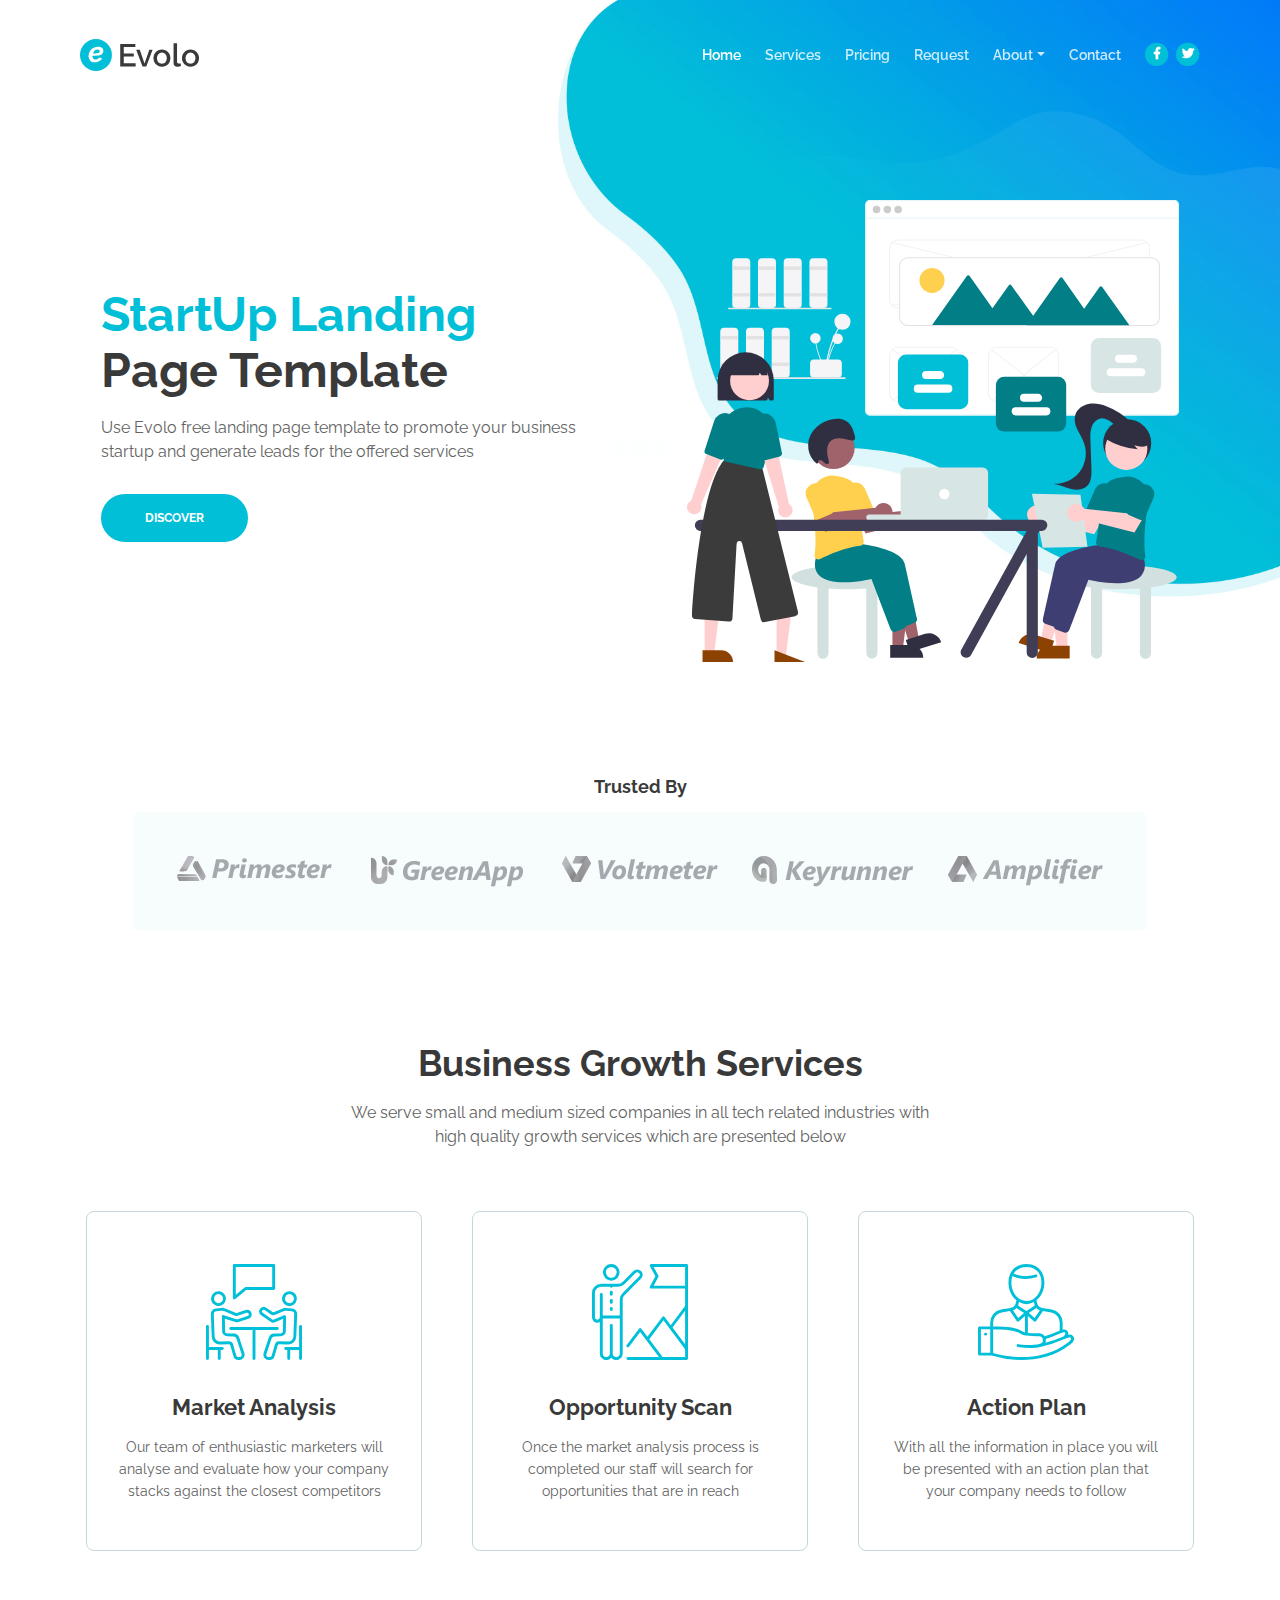
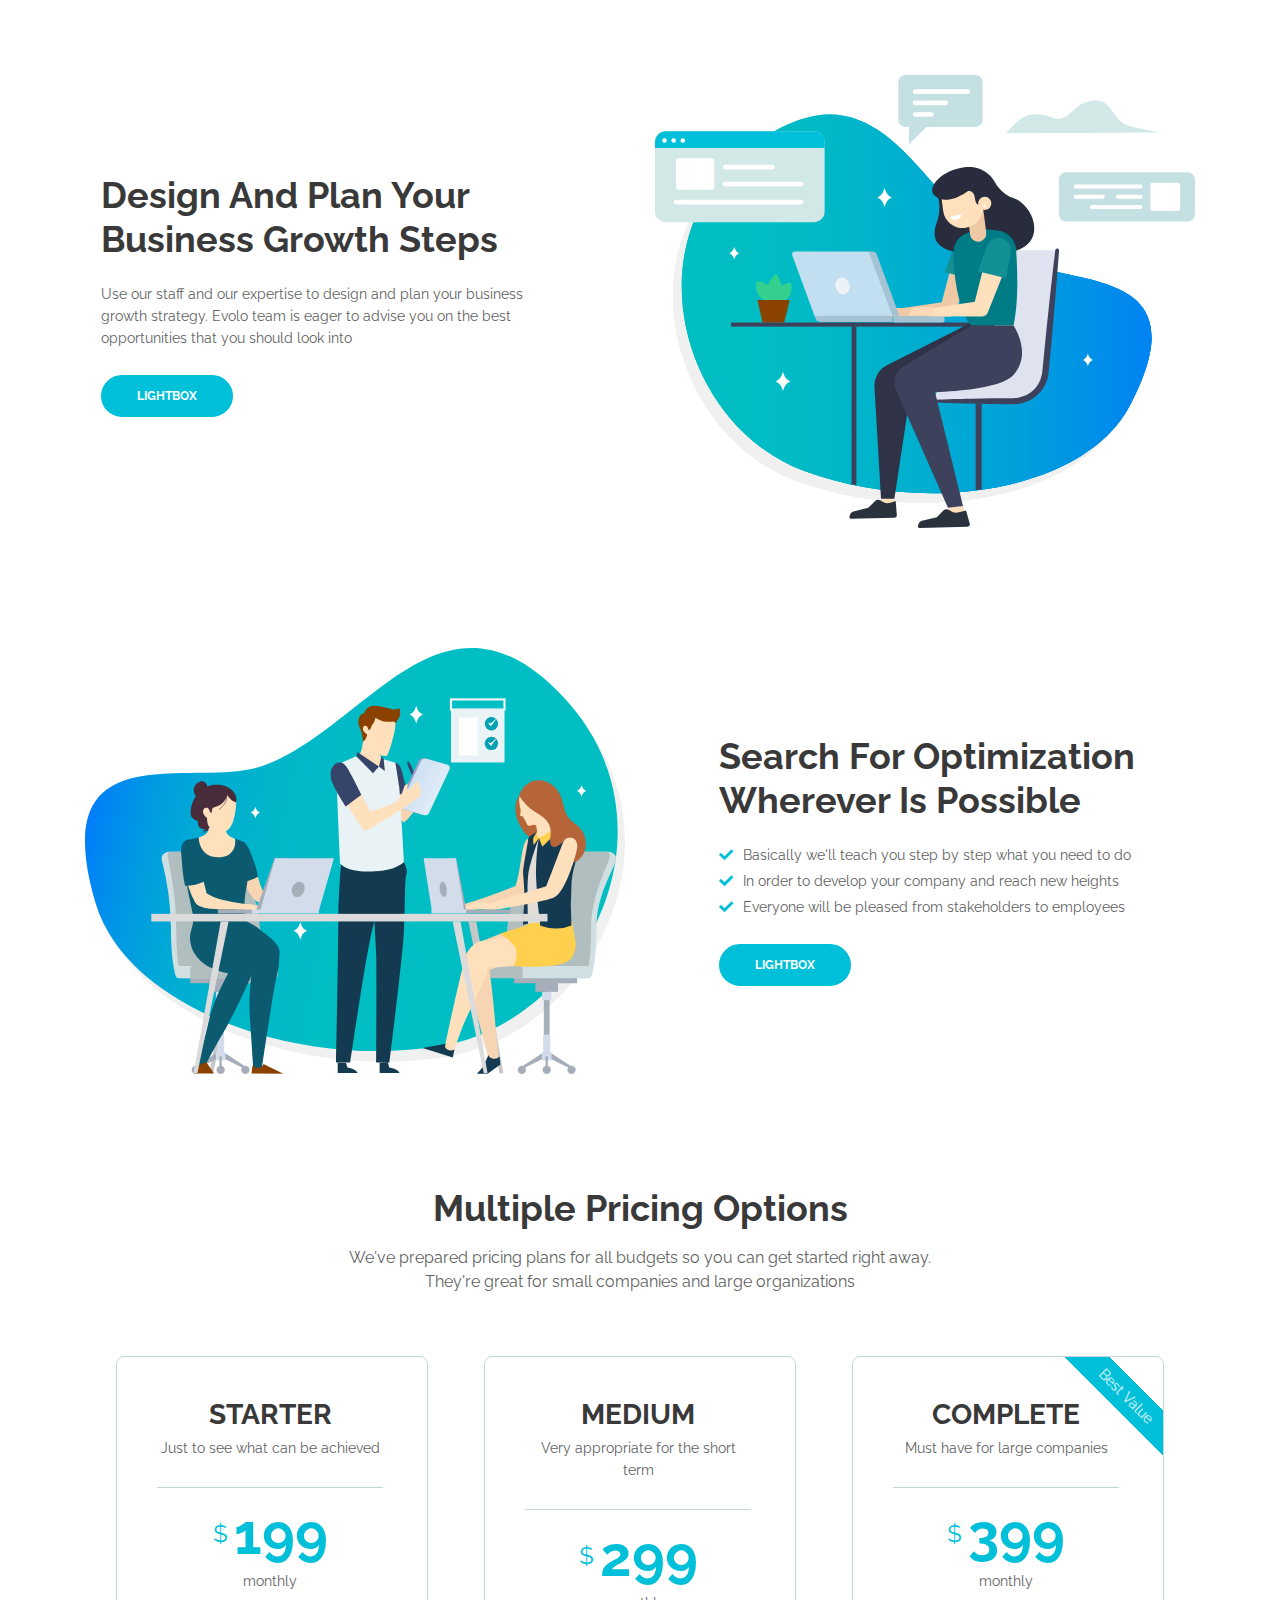
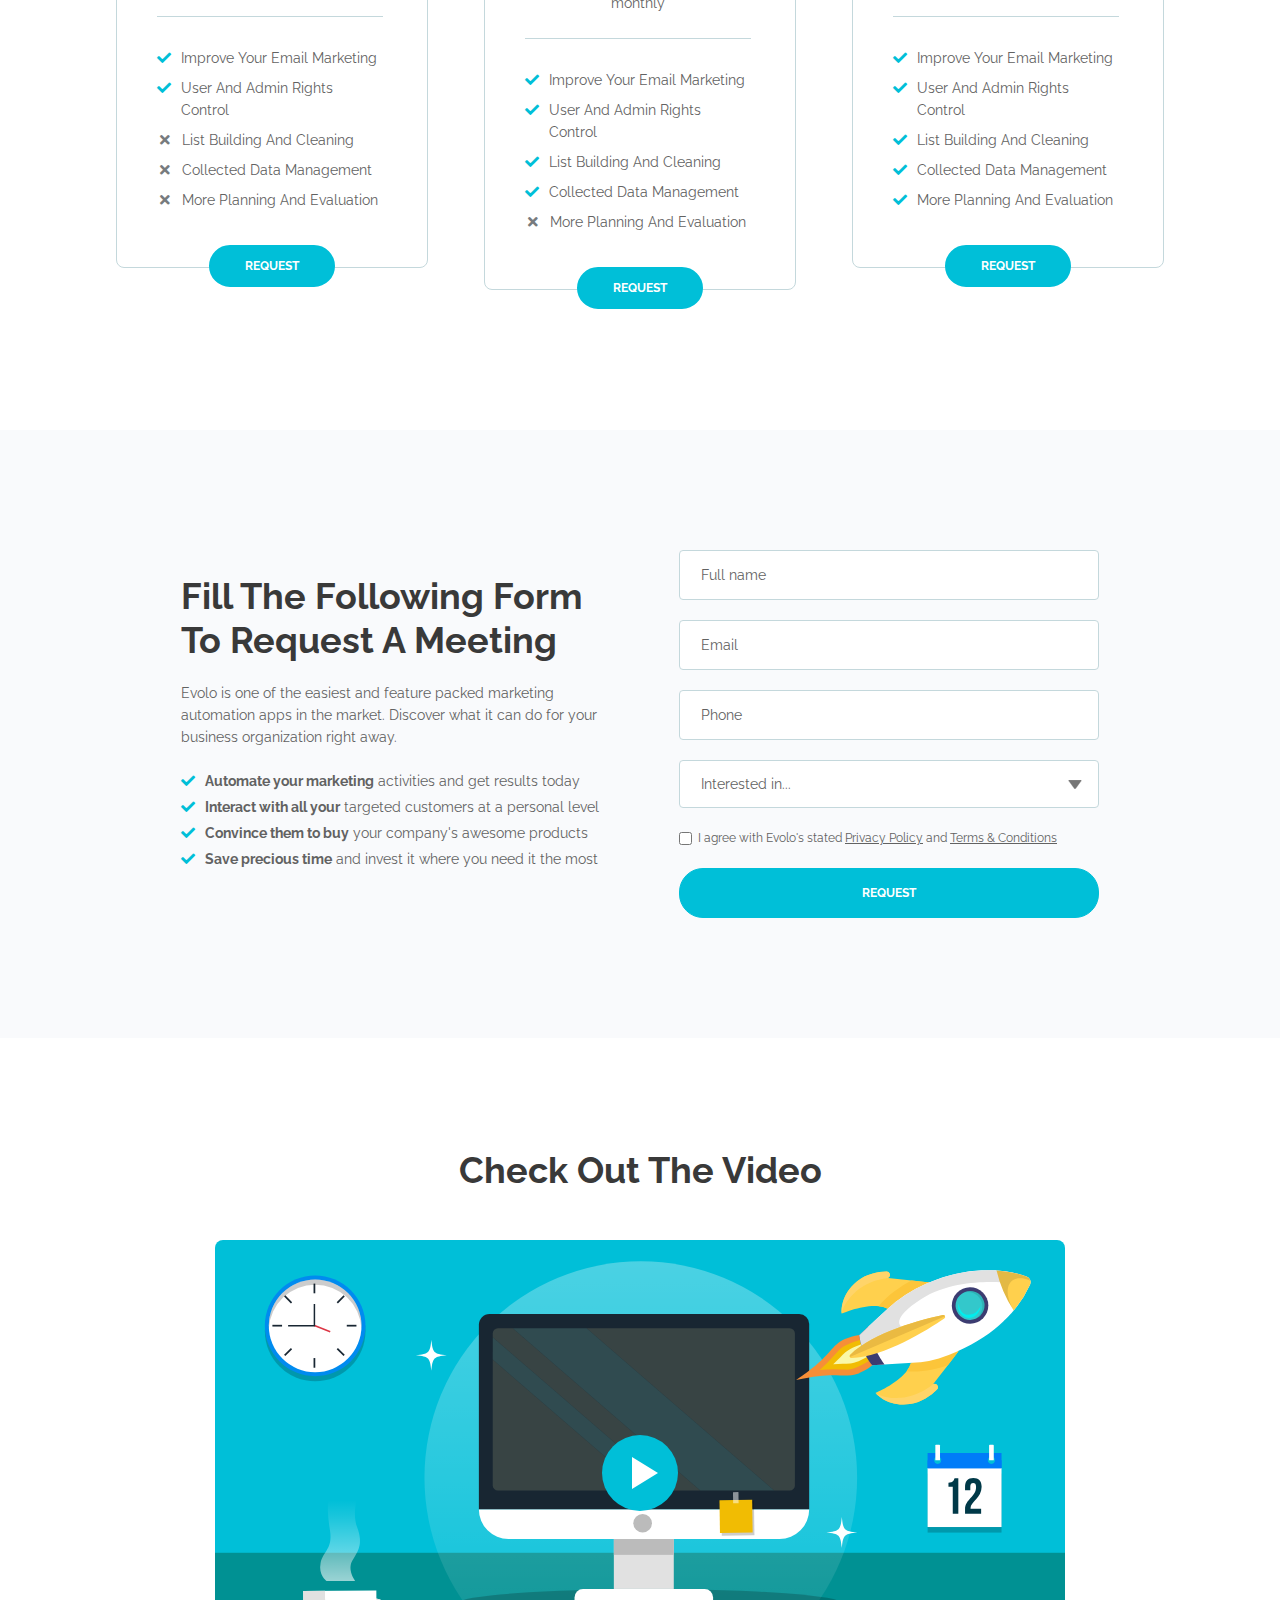
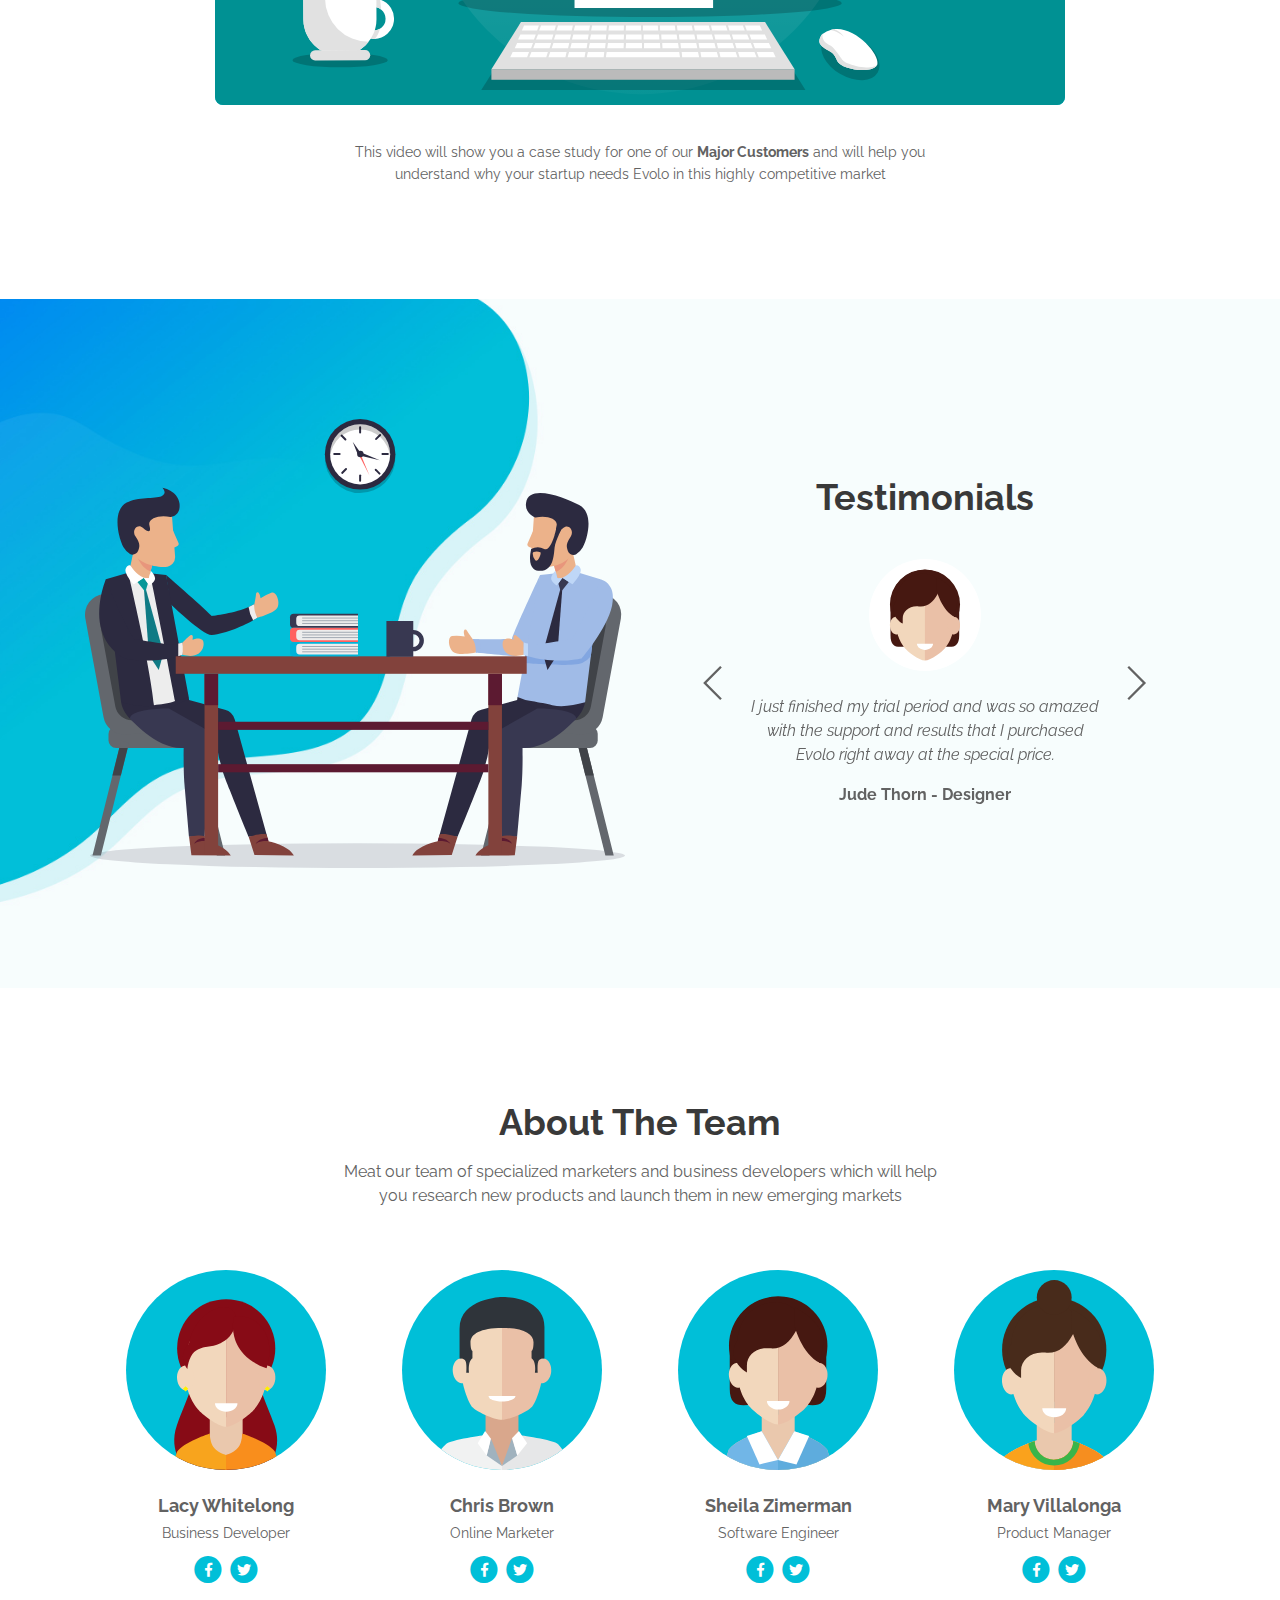
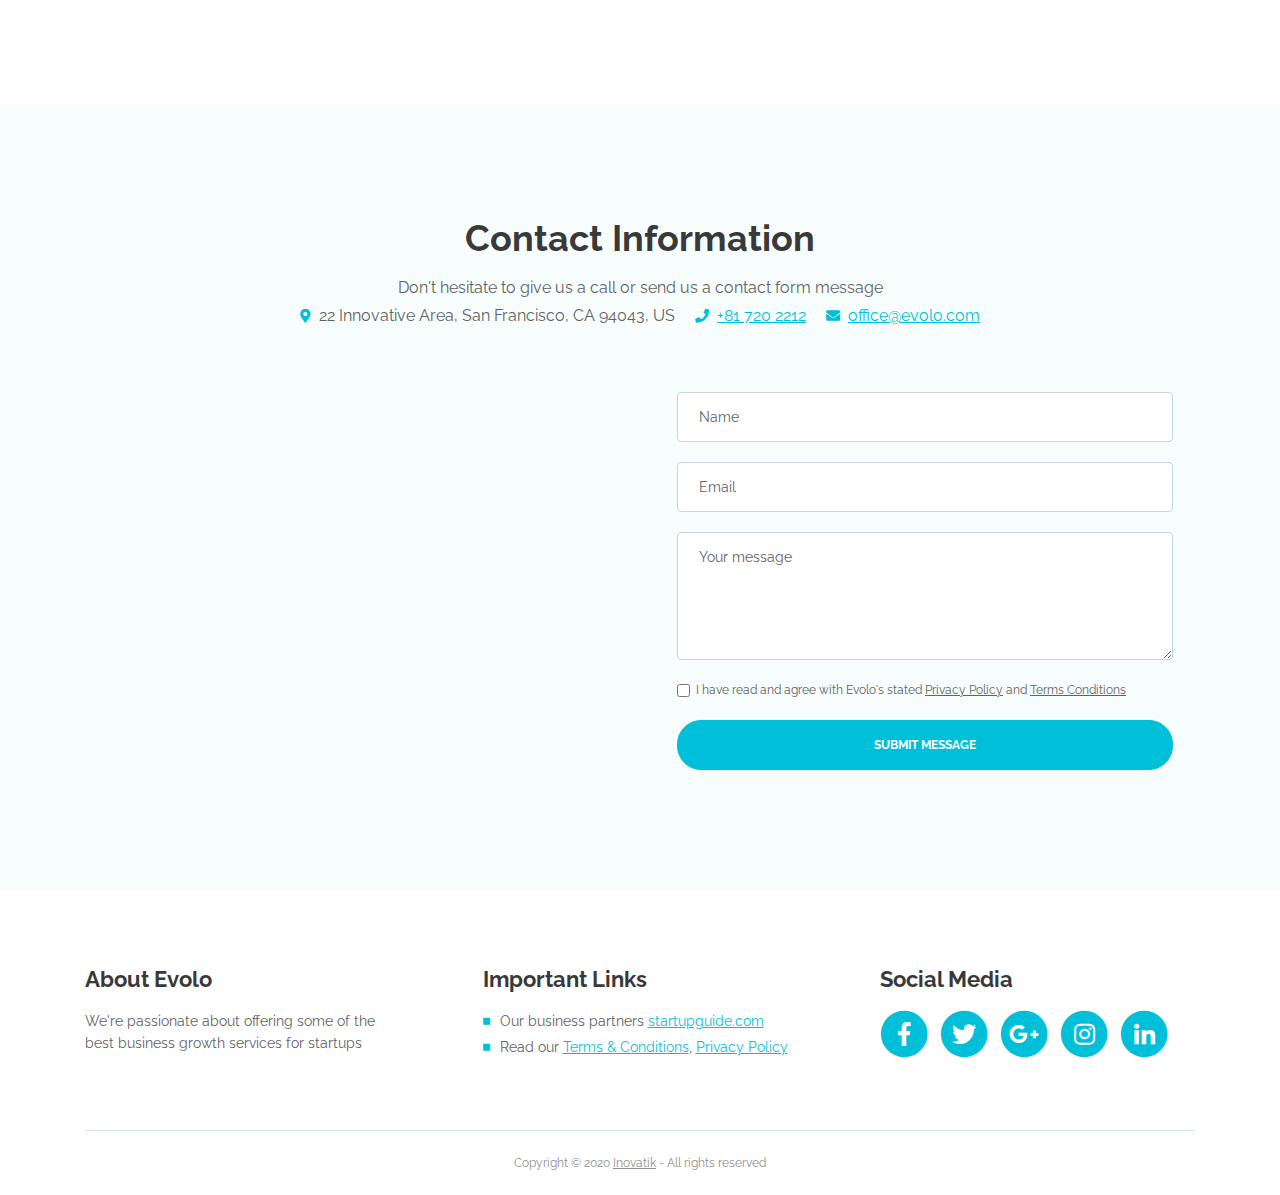
==== index.html @ 9dbe79f4 "Template" ====
<!DOCTYPE html>
<html lang="en">
<head>
    <meta charset="utf-8">
    <meta name="viewport" content="width=device-width, initial-scale=1, shrink-to-fit=no">
    
    <!-- SEO Meta Tags -->
    <meta name="description" content="Create a stylish landing page for your business startup and get leads for the offered services with this HTML landing page template.">
    <meta name="author" content="Inovatik">

    <!-- OG Meta Tags to improve the way the post looks when you share the page on LinkedIn, Facebook, Google+ -->
	<meta property="og:site_name" content="" /> <!-- website name -->
	<meta property="og:site" content="" /> <!-- website link -->
	<meta property="og:title" content=""/> <!-- title shown in the actual shared post -->
	<meta property="og:description" content="" /> <!-- description shown in the actual shared post -->
	<meta property="og:image" content="" /> <!-- image link, make sure it's jpg -->
	<meta property="og:url" content="" /> <!-- where do you want your post to link to -->
	<meta property="og:type" content="article" />

    <!-- Website Title -->
    <title>Evolo - StartUp HTML Landing Page Template</title>
    
    <!-- Styles -->
    <link href="https://fonts.googleapis.com/css?family=Raleway:400,400i,600,700,700i&amp;subset=latin-ext" rel="stylesheet">
    <link href="css/bootstrap.css" rel="stylesheet">
    <link href="css/fontawesome-all.css" rel="stylesheet">
    <link href="css/swiper.css" rel="stylesheet">
	<link href="css/magnific-popup.css" rel="stylesheet">
	<link href="css/styles.css" rel="stylesheet">
	
	<!-- Favicon  -->
    <link rel="icon" href="images/favicon.png">
</head>
<body data-spy="scroll" data-target=".fixed-top">
    
    <!-- Preloader -->
	<div class="spinner-wrapper">
        <div class="spinner">
            <div class="bounce1"></div>
            <div class="bounce2"></div>
            <div class="bounce3"></div>
        </div>
    </div>
    <!-- end of preloader -->
    

    <!-- Navigation -->
    <nav class="navbar navbar-expand-lg navbar-dark navbar-custom fixed-top">
        <!-- Text Logo - Use this if you don't have a graphic logo -->
        <!-- <a class="navbar-brand logo-text page-scroll" href="index.html">Evolo</a> -->

        <!-- Image Logo -->
        <a class="navbar-brand logo-image" href="index.html"><img src="images/logo.svg" alt="alternative"></a>
        
        <!-- Mobile Menu Toggle Button -->
        <button class="navbar-toggler" type="button" data-toggle="collapse" data-target="#navbarsExampleDefault" aria-controls="navbarsExampleDefault" aria-expanded="false" aria-label="Toggle navigation">
            <span class="navbar-toggler-awesome fas fa-bars"></span>
            <span class="navbar-toggler-awesome fas fa-times"></span>
        </button>
        <!-- end of mobile menu toggle button -->

        <div class="collapse navbar-collapse" id="navbarsExampleDefault">
            <ul class="navbar-nav ml-auto">
                <li class="nav-item">
                    <a class="nav-link page-scroll" href="#header">Home <span class="sr-only">(current)</span></a>
                </li>
                <li class="nav-item">
                    <a class="nav-link page-scroll" href="#services">Services</a>
                </li>
                <li class="nav-item">
                    <a class="nav-link page-scroll" href="#pricing">Pricing</a>
                </li>
                <li class="nav-item">
                    <a class="nav-link page-scroll" href="#request">Request</a>
                </li>

                <!-- Dropdown Menu -->          
                <li class="nav-item dropdown">
                    <a class="nav-link dropdown-toggle page-scroll" href="#about" id="navbarDropdown" role="button" aria-haspopup="true" aria-expanded="false">About</a>
                    <div class="dropdown-menu" aria-labelledby="navbarDropdown">
                        <a class="dropdown-item" href="terms-conditions.html"><span class="item-text">Terms Conditions</span></a>
                        <div class="dropdown-items-divide-hr"></div>
                        <a class="dropdown-item" href="privacy-policy.html"><span class="item-text">Privacy Policy</span></a>
                    </div>
                </li>
                <!-- end of dropdown menu -->

                <li class="nav-item">
                    <a class="nav-link page-scroll" href="#contact">Contact</a>
                </li>
            </ul>
            <span class="nav-item social-icons">
                <span class="fa-stack">
                    <a href="#your-link">
                        <i class="fas fa-circle fa-stack-2x facebook"></i>
                        <i class="fab fa-facebook-f fa-stack-1x"></i>
                    </a>
                </span>
                <span class="fa-stack">
                    <a href="#your-link">
                        <i class="fas fa-circle fa-stack-2x twitter"></i>
                        <i class="fab fa-twitter fa-stack-1x"></i>
                    </a>
                </span>
            </span>
        </div>
    </nav> <!-- end of navbar -->
    <!-- end of navigation -->


    <!-- Header -->
    <header id="header" class="header">
        <div class="header-content">
            <div class="container">
                <div class="row">
                    <div class="col-lg-6">
                        <div class="text-container">
                            <h1><span class="turquoise">StartUp Landing</span> Page Template</h1>
                            <p class="p-large">Use Evolo free landing page template to promote your business startup and generate leads for the offered services</p>
                            <a class="btn-solid-lg page-scroll" href="#services">DISCOVER</a>
                        </div> <!-- end of text-container -->
                    </div> <!-- end of col -->
                    <div class="col-lg-6">
                        <div class="image-container">
                            <img class="img-fluid" src="images/header-teamwork.svg" alt="alternative">
                        </div> <!-- end of image-container -->
                    </div> <!-- end of col -->
                </div> <!-- end of row -->
            </div> <!-- end of container -->
        </div> <!-- end of header-content -->
    </header> <!-- end of header -->
    <!-- end of header -->


    <!-- Customers -->
    <div class="slider-1">
        <div class="container">
            <div class="row">
                <div class="col-lg-12">
                    <h5>Trusted By</h5>
                    
                    <!-- Image Slider -->
                    <div class="slider-container">
                        <div class="swiper-container image-slider">
                            <div class="swiper-wrapper">
                                <div class="swiper-slide">
                                    <div class="image-container">
                                        <img class="img-responsive" src="images/customer-logo-1.png" alt="alternative">
                                    </div>
                                </div>
                                <div class="swiper-slide">
                                    <div class="image-container">
                                        <img class="img-responsive" src="images/customer-logo-2.png" alt="alternative">
                                    </div>
                                </div>
                                <div class="swiper-slide">
                                    <div class="image-container">
                                        <img class="img-responsive" src="images/customer-logo-3.png" alt="alternative">
                                    </div>
                                </div>
                                <div class="swiper-slide">
                                    <div class="image-container">
                                        <img class="img-responsive" src="images/customer-logo-4.png" alt="alternative">
                                    </div>
                                </div>
                                <div class="swiper-slide">
                                    <div class="image-container">
                                        <img class="img-responsive" src="images/customer-logo-5.png" alt="alternative">
                                    </div>
                                </div>
                                <div class="swiper-slide">
                                    <div class="image-container">
                                        <img class="img-responsive" src="images/customer-logo-6.png" alt="alternative">
                                    </div>
                                </div>
                            </div> <!-- end of swiper-wrapper -->
                        </div> <!-- end of swiper container -->
                    </div> <!-- end of slider-container -->
                    <!-- end of image slider -->

                </div> <!-- end of col -->
            </div> <!-- end of row -->
        </div> <!-- end of container -->
    </div> <!-- end of slider-1 -->
    <!-- end of customers -->


    <!-- Services -->
    <div id="services" class="cards-1">
        <div class="container">
            <div class="row">
                <div class="col-lg-12">
                    <h2>Business Growth Services</h2>
                    <p class="p-heading p-large">We serve small and medium sized companies in all tech related industries with high quality growth services which are presented below</p>
                </div> <!-- end of col -->
            </div> <!-- end of row -->
            <div class="row">
                <div class="col-lg-12">

                    <!-- Card -->
                    <div class="card">
                        <img class="card-image" src="images/services-icon-1.svg" alt="alternative">
                        <div class="card-body">
                            <h4 class="card-title">Market Analysis</h4>
                            <p>Our team of enthusiastic marketers will analyse and evaluate how your company stacks against the closest competitors</p>
                        </div>
                    </div>
                    <!-- end of card -->

                    <!-- Card -->
                    <div class="card">
                        <img class="card-image" src="images/services-icon-2.svg" alt="alternative">
                        <div class="card-body">
                            <h4 class="card-title">Opportunity Scan</h4>
                            <p>Once the market analysis process is completed our staff will search for opportunities that are in reach</p>
                        </div>
                    </div>
                    <!-- end of card -->

                    <!-- Card -->
                    <div class="card">
                        <img class="card-image" src="images/services-icon-3.svg" alt="alternative">
                        <div class="card-body">
                            <h4 class="card-title">Action Plan</h4>
                            <p>With all the information in place you will be presented with an action plan that your company needs to follow</p>
                        </div>
                    </div>
                    <!-- end of card -->
                    
                </div> <!-- end of col -->
            </div> <!-- end of row -->
        </div> <!-- end of container -->
    </div> <!-- end of cards-1 -->
    <!-- end of services -->


    <!-- Details 1 -->
    <div class="basic-1">
        <div class="container">
            <div class="row">
                <div class="col-lg-6">
                    <div class="text-container">
                        <h2>Design And Plan Your Business Growth Steps</h2>
                        <p>Use our staff and our expertise to design and plan your business growth strategy. Evolo team is eager to advise you on the best opportunities that you should look into</p>
                        <a class="btn-solid-reg popup-with-move-anim" href="#details-lightbox-1">LIGHTBOX</a>
                    </div> <!-- end of text-container -->
                </div> <!-- end of col -->
                <div class="col-lg-6">
                    <div class="image-container">
                        <img class="img-fluid" src="images/details-1-office-worker.svg" alt="alternative">
                    </div> <!-- end of image-container -->
                </div> <!-- end of col -->
            </div> <!-- end of row -->
        </div> <!-- end of container -->
    </div> <!-- end of basic-1 -->
    <!-- end of details 1 -->

    
    <!-- Details 2 -->
    <div class="basic-2">
        <div class="container">
            <div class="row">
                <div class="col-lg-6">
                    <div class="image-container">
                        <img class="img-fluid" src="images/details-2-office-team-work.svg" alt="alternative">
                    </div> <!-- end of image-container -->
                </div> <!-- end of col -->
                <div class="col-lg-6">
                    <div class="text-container">
                        <h2>Search For Optimization Wherever Is Possible</h2>
                        <ul class="list-unstyled li-space-lg">
                            <li class="media">
                                <i class="fas fa-check"></i>
                                <div class="media-body">Basically we'll teach you step by step what you need to do</div>
                            </li>
                            <li class="media">
                                <i class="fas fa-check"></i>
                                <div class="media-body">In order to develop your company and reach new heights</div>
                            </li>
                            <li class="media">
                                <i class="fas fa-check"></i>
                                <div class="media-body">Everyone will be pleased from stakeholders to employees</div>
                            </li>
                        </ul>
                        <a class="btn-solid-reg popup-with-move-anim" href="#details-lightbox-2">LIGHTBOX</a>
                    </div> <!-- end of text-container -->
                </div> <!-- end of col -->
            </div> <!-- end of row -->
        </div> <!-- end of container -->
    </div> <!-- end of basic-2 -->
    <!-- end of details 2 -->

    <!-- Details Lightboxes -->
    <!-- Details Lightbox 1 -->
	<div id="details-lightbox-1" class="lightbox-basic zoom-anim-dialog mfp-hide">
        <div class="container">
            <div class="row">
                <button title="Close (Esc)" type="button" class="mfp-close x-button">×</button>
                <div class="col-lg-8">
                    <div class="image-container">
                        <img class="img-fluid" src="images/details-lightbox-1.svg" alt="alternative">
                    </div> <!-- end of image-container -->
                </div> <!-- end of col -->
                <div class="col-lg-4">
                    <h3>Design And Plan</h3>
                    <hr>
                    <h5>Core feature</h5>
                    <p>The emailing module basically will speed up your email marketing operations while offering more subscriber control.</p>
                    <p>Do you need to build lists for your email campaigns? It just got easier with Evolo.</p>
                    <ul class="list-unstyled li-space-lg">
                        <li class="media">
                            <i class="fas fa-check"></i><div class="media-body">List building framework</div>
                        </li>
                        <li class="media">
                            <i class="fas fa-check"></i><div class="media-body">Easy database browsing</div>
                        </li>
                        <li class="media">
                            <i class="fas fa-check"></i><div class="media-body">User administration</div>
                        </li>
                        <li class="media">
                            <i class="fas fa-check"></i><div class="media-body">Automate user signup</div>
                        </li>
                        <li class="media">
                            <i class="fas fa-check"></i><div class="media-body">Quick formatting tools</div>
                        </li>
                        <li class="media">
                            <i class="fas fa-check"></i><div class="media-body">Fast email checking</div>
                        </li>
                    </ul>
                    <a class="btn-solid-reg mfp-close page-scroll" href="#request">REQUEST</a> <a class="btn-outline-reg mfp-close as-button" href="#screenshots">BACK</a>
                </div> <!-- end of col -->
            </div> <!-- end of row -->
        </div> <!-- end of container -->
    </div> <!-- end of lightbox-basic -->
    <!-- end of details lightbox 1 -->

    <!-- Details Lightbox 2 -->
	<div id="details-lightbox-2" class="lightbox-basic zoom-anim-dialog mfp-hide">
        <div class="container">
            <div class="row">
                <button title="Close (Esc)" type="button" class="mfp-close x-button">×</button>
                <div class="col-lg-8">
                    <div class="image-container">
                        <img class="img-fluid" src="images/details-lightbox-2.svg" alt="alternative">
                    </div> <!-- end of image-container -->
                </div> <!-- end of col -->
                <div class="col-lg-4">
                    <h3>Search To Optimize</h3>
                    <hr>
                    <h5>Core feature</h5>
                    <p>The emailing module basically will speed up your email marketing operations while offering more subscriber control.</p>
                    <p>Do you need to build lists for your email campaigns? It just got easier with Evolo.</p>
                    <ul class="list-unstyled li-space-lg">
                        <li class="media">
                            <i class="fas fa-check"></i><div class="media-body">List building framework</div>
                        </li>
                        <li class="media">
                            <i class="fas fa-check"></i><div class="media-body">Easy database browsing</div>
                        </li>
                        <li class="media">
                            <i class="fas fa-check"></i><div class="media-body">User administration</div>
                        </li>
                        <li class="media">
                            <i class="fas fa-check"></i><div class="media-body">Automate user signup</div>
                        </li>
                        <li class="media">
                            <i class="fas fa-check"></i><div class="media-body">Quick formatting tools</div>
                        </li>
                        <li class="media">
                            <i class="fas fa-check"></i><div class="media-body">Fast email checking</div>
                        </li>
                    </ul>
                    <a class="btn-solid-reg mfp-close page-scroll" href="#request">REQUEST</a> <a class="btn-outline-reg mfp-close as-button" href="#screenshots">BACK</a>
                </div> <!-- end of col -->
            </div> <!-- end of row -->
        </div> <!-- end of container -->
    </div> <!-- end of lightbox-basic -->
    <!-- end of details lightbox 2 -->
    <!-- end of details lightboxes -->


    <!-- Pricing -->
    <div id="pricing" class="cards-2">
        <div class="container">
            <div class="row">
                <div class="col-lg-12">
                    <h2>Multiple Pricing Options</h2>
                    <p class="p-heading p-large">We've prepared pricing plans for all budgets so you can get started right away. They're great for small companies and large organizations</p>
                </div> <!-- end of col -->
            </div> <!-- end of row -->
            <div class="row">
                <div class="col-lg-12">

                    <!-- Card-->
                    <div class="card">
                        <div class="card-body">
                            <div class="card-title">STARTER</div>
                            <div class="card-subtitle">Just to see what can be achieved</div>
                            <hr class="cell-divide-hr">
                            <div class="price">
                                <span class="currency">$</span><span class="value">199</span>
                                <div class="frequency">monthly</div>
                            </div>
                            <hr class="cell-divide-hr">
                            <ul class="list-unstyled li-space-lg">
                                <li class="media">
                                    <i class="fas fa-check"></i><div class="media-body">Improve Your Email Marketing</div>
                                </li>
                                <li class="media">
                                    <i class="fas fa-check"></i><div class="media-body">User And Admin Rights Control</div>
                                </li>
                                <li class="media">
                                    <i class="fas fa-times"></i><div class="media-body">List Building And Cleaning</div>
                                </li>
                                <li class="media">
                                    <i class="fas fa-times"></i><div class="media-body">Collected Data Management</div>
                                </li>
                                <li class="media">
                                    <i class="fas fa-times"></i><div class="media-body">More Planning And Evaluation</div>
                                </li>
                            </ul>
                            <div class="button-wrapper">
                                <a class="btn-solid-reg page-scroll" href="#request">REQUEST</a>
                            </div>
                        </div>
                    </div> <!-- end of card -->
                    <!-- end of card -->

                    <!-- Card-->
                    <div class="card">
                        <div class="card-body">
                            <div class="card-title">MEDIUM</div>
                            <div class="card-subtitle">Very appropriate for the short term</div>
                            <hr class="cell-divide-hr">
                            <div class="price">
                                <span class="currency">$</span><span class="value">299</span>
                                <div class="frequency">monthly</div>
                            </div>
                            <hr class="cell-divide-hr">
                            <ul class="list-unstyled li-space-lg">
                                <li class="media">
                                    <i class="fas fa-check"></i><div class="media-body">Improve Your Email Marketing</div>
                                </li>
                                <li class="media">
                                    <i class="fas fa-check"></i><div class="media-body">User And Admin Rights Control</div>
                                </li>
                                <li class="media">
                                    <i class="fas fa-check"></i><div class="media-body">List Building And Cleaning</div>
                                </li>
                                <li class="media">
                                    <i class="fas fa-check"></i><div class="media-body">Collected Data Management</div>
                                </li>
                                <li class="media">
                                    <i class="fas fa-times"></i><div class="media-body">More Planning And Evaluation</div>
                                </li>
                            </ul>
                            <div class="button-wrapper">
                                <a class="btn-solid-reg page-scroll" href="#request">REQUEST</a>
                            </div>
                        </div>
                    </div> <!-- end of card -->
                    <!-- end of card -->

                    <!-- Card-->
                    <div class="card">
                        <div class="label">
                            <p class="best-value">Best Value</p>
                        </div>
                        <div class="card-body">
                            <div class="card-title">COMPLETE</div>
                            <div class="card-subtitle">Must have for large companies</div>
                            <hr class="cell-divide-hr">
                            <div class="price">
                                <span class="currency">$</span><span class="value">399</span>
                                <div class="frequency">monthly</div>
                            </div>
                            <hr class="cell-divide-hr">
                            <ul class="list-unstyled li-space-lg">
                                <li class="media">
                                    <i class="fas fa-check"></i><div class="media-body">Improve Your Email Marketing</div>
                                </li>
                                <li class="media">
                                    <i class="fas fa-check"></i><div class="media-body">User And Admin Rights Control</div>
                                </li>
                                <li class="media">
                                    <i class="fas fa-check"></i><div class="media-body">List Building And Cleaning</div>
                                </li>
                                <li class="media">
                                    <i class="fas fa-check"></i><div class="media-body">Collected Data Management</div>
                                </li>
                                <li class="media">
                                    <i class="fas fa-check"></i><div class="media-body">More Planning And Evaluation</div>
                                </li>
                            </ul>
                            <div class="button-wrapper">
                                <a class="btn-solid-reg page-scroll" href="#request">REQUEST</a>
                            </div>
                        </div>
                    </div> <!-- end of card -->
                    <!-- end of card -->

                </div> <!-- end of col -->
            </div> <!-- end of row -->
        </div> <!-- end of container -->
    </div> <!-- end of cards-2 -->
    <!-- end of pricing -->


    <!-- Request -->
    <div id="request" class="form-1">
        <div class="container">
            <div class="row">
                <div class="col-lg-6">
                    <div class="text-container">
                        <h2>Fill The Following Form To Request A Meeting</h2>
                        <p>Evolo is one of the easiest and feature packed marketing automation apps in the market. Discover what it can do for your business organization right away.</p>
                        <ul class="list-unstyled li-space-lg">
                            <li class="media">
                                <i class="fas fa-check"></i>
                                <div class="media-body"><strong class="blue">Automate your marketing</strong> activities and get results today</div>
                            </li>
                            <li class="media">
                                <i class="fas fa-check"></i>
                                <div class="media-body"><strong class="blue">Interact with all your</strong> targeted customers at a personal level</div>
                            </li>
                            <li class="media">
                                <i class="fas fa-check"></i>
                                <div class="media-body"><strong class="blue">Convince them to buy</strong> your company's awesome products</div>
                            </li>
                            <li class="media">
                                <i class="fas fa-check"></i>
                                <div class="media-body"><strong class="blue">Save precious time</strong> and invest it where you need it the most</div>
                            </li>
                        </ul>
                    </div> <!-- end of text-container -->
                </div> <!-- end of col -->
                <div class="col-lg-6">

                    <!-- Request Form -->
                    <div class="form-container">
                        <form id="requestForm">
                            <div class="form-group">
                                <input type="text" class="form-control-input" id="rname" name="rname" required>
                                <label class="label-control" for="rname">Full name</label>
                                <div class="help-block with-errors"></div>
                            </div>
                            <div class="form-group">
                                <input type="email" class="form-control-input" id="remail" name="remail" required>
                                <label class="label-control" for="remail">Email</label>
                                <div class="help-block with-errors"></div>
                            </div>
                            <div class="form-group">
                                <input type="text" class="form-control-input" id="rphone" name="rphone" required>
                                <label class="label-control" for="rphone">Phone</label>
                                <div class="help-block with-errors"></div>
                            </div>
                            <div class="form-group">
                                <select class="form-control-select" id="rselect" required>
                                    <option class="select-option" value="" disabled selected>Interested in...</option>
                                    <option class="select-option" value="Personal Loan">Starter</option>
                                    <option class="select-option" value="Car Loan">Medium</option>
                                    <option class="select-option" value="House Loan">Complete</option>
                                </select>
                                <div class="help-block with-errors"></div>
                            </div>
                            <div class="form-group checkbox">
                                <input type="checkbox" id="rterms" value="Agreed-to-Terms" name="rterms" required>I agree with Evolo's stated <a href="privacy-policy.html">Privacy Policy</a> and <a href="terms-conditions.html">Terms & Conditions</a>
                                <div class="help-block with-errors"></div>
                            </div>
                            <div class="form-group">
                                <button type="submit" class="form-control-submit-button">REQUEST</button>
                            </div>
                            <div class="form-message">
                                <div id="rmsgSubmit" class="h3 text-center hidden"></div>
                            </div>
                        </form>
                    </div> <!-- end of form-container -->
                    <!-- end of request form -->

                </div> <!-- end of col -->
            </div> <!-- end of row -->
        </div> <!-- end of container -->
    </div> <!-- end of form-1 -->
    <!-- end of request -->


    <!-- Video -->
    <div class="basic-3">
        <div class="container">
            <div class="row">
                <div class="col-lg-12">
                    <h2>Check Out The Video</h2>
                </div> <!-- end of col -->
            </div> <!-- end of row -->
            <div class="row">
                <div class="col-lg-12">
                    
                    <!-- Video Preview -->
                    <div class="image-container">
                        <div class="video-wrapper">
                            <a class="popup-youtube" href="https://www.youtube.com/watch?v=fLCjQJCekTs" data-effect="fadeIn">
                                <img class="img-fluid" src="images/video-frame.svg" alt="alternative">
                                <span class="video-play-button">
                                    <span></span>
                                </span>
                            </a>
                        </div> <!-- end of video-wrapper -->
                    </div> <!-- end of image-container -->
                    <!-- end of video preview -->

                    <p>This video will show you a case study for one of our <strong>Major Customers</strong> and will help you understand why your startup needs Evolo in this highly competitive market</p>
                </div> <!-- end of col -->
            </div> <!-- end of row -->
        </div> <!-- end of container -->
    </div> <!-- end of basic-3 -->
    <!-- end of video -->


    <!-- Testimonials -->
    <div class="slider-2">
        <div class="container">
            <div class="row">
                <div class="col-lg-6">
                    <div class="image-container">
                        <img class="img-fluid" src="images/testimonials-2-men-talking.svg" alt="alternative">
                    </div> <!-- end of image-container -->
                </div> <!-- end of col -->
                <div class="col-lg-6">
                    <h2>Testimonials</h2>

                    <!-- Card Slider -->
                    <div class="slider-container">
                        <div class="swiper-container card-slider">
                            <div class="swiper-wrapper">
                                
                                <!-- Slide -->
                                <div class="swiper-slide">
                                    <div class="card">
                                        <img class="card-image" src="images/testimonial-1.svg" alt="alternative">
                                        <div class="card-body">
                                            <p class="testimonial-text">I just finished my trial period and was so amazed with the support and results that I purchased Evolo right away at the special price.</p>
                                            <p class="testimonial-author">Jude Thorn - Designer</p>
                                        </div>
                                    </div>
                                </div> <!-- end of swiper-slide -->
                                <!-- end of slide -->
        
                                <!-- Slide -->
                                <div class="swiper-slide">
                                    <div class="card">
                                        <img class="card-image" src="images/testimonial-2.svg" alt="alternative">
                                        <div class="card-body">
                                            <p class="testimonial-text">Evolo has always helped or startup to position itself in the highly competitive market of mobile applications. You will not regret using it!</p>
                                            <p class="testimonial-author">Marsha Singer - Developer</p>
                                        </div>
                                    </div>        
                                </div> <!-- end of swiper-slide -->
                                <!-- end of slide -->
        
                                <!-- Slide -->
                                <div class="swiper-slide">
                                    <div class="card">
                                        <img class="card-image" src="images/testimonial-3.svg" alt="alternative">
                                        <div class="card-body">
                                            <p class="testimonial-text">Love their services and was so amazed with the support and results that I purchased Evolo for two years in a row. They are awesome.</p>
                                            <p class="testimonial-author">Roy Smith - Marketer</p>
                                        </div>
                                    </div>        
                                </div> <!-- end of swiper-slide -->
                                <!-- end of slide -->
                               
                            </div> <!-- end of swiper-wrapper -->
        
                            <!-- Add Arrows -->
                            <div class="swiper-button-next"></div>
                            <div class="swiper-button-prev"></div>
                            <!-- end of add arrows -->
        
                        </div> <!-- end of swiper-container -->
                    </div> <!-- end of slider-container -->
                    <!-- end of card slider -->

                </div> <!-- end of col -->
            </div> <!-- end of row -->
        </div> <!-- end of container -->
    </div> <!-- end of slider-2 -->
    <!-- end of testimonials -->


    <!-- About -->
    <div id="about" class="basic-4">
        <div class="container">
            <div class="row">
                <div class="col-lg-12">
                    <h2>About The Team</h2>
                    <p class="p-heading p-large">Meat our team of specialized marketers and business developers which will help you research new products and launch them in new emerging markets</p>
                </div> <!-- end of col -->
            </div> <!-- end of row -->
            <div class="row">
                <div class="col-lg-12">
                    
                    <!-- Team Member -->
                    <div class="team-member">
                        <div class="image-wrapper">
                            <img class="img-fluid" src="images/team-member-1.svg" alt="alternative">
                        </div> <!-- end of image-wrapper -->
                        <p class="p-large"><strong>Lacy Whitelong</strong></p>
                        <p class="job-title">Business Developer</p>
                        <span class="social-icons">
                            <span class="fa-stack">
                                <a href="#your-link">
                                    <i class="fas fa-circle fa-stack-2x facebook"></i>
                                    <i class="fab fa-facebook-f fa-stack-1x"></i>
                                </a>
                            </span>
                            <span class="fa-stack">
                                <a href="#your-link">
                                    <i class="fas fa-circle fa-stack-2x twitter"></i>
                                    <i class="fab fa-twitter fa-stack-1x"></i>
                                </a>
                            </span>
                        </span> <!-- end of social-icons -->
                    </div> <!-- end of team-member -->
                    <!-- end of team member -->

                    <!-- Team Member -->
                    <div class="team-member">
                        <div class="image-wrapper">
                            <img class="img-fluid" src="images/team-member-2.svg" alt="alternative">
                        </div> <!-- end of image wrapper -->
                        <p class="p-large"><strong>Chris Brown</strong></p>
                        <p class="job-title">Online Marketer</p>
                        <span class="social-icons">
                            <span class="fa-stack">
                                <a href="#your-link">
                                    <i class="fas fa-circle fa-stack-2x facebook"></i>
                                    <i class="fab fa-facebook-f fa-stack-1x"></i>
                                </a>
                            </span>
                            <span class="fa-stack">
                                <a href="#your-link">
                                    <i class="fas fa-circle fa-stack-2x twitter"></i>
                                    <i class="fab fa-twitter fa-stack-1x"></i>
                                </a>
                            </span>
                        </span> <!-- end of social-icons -->
                    </div> <!-- end of team-member -->
                    <!-- end of team member -->

                    <!-- Team Member -->
                    <div class="team-member">
                        <div class="image-wrapper">
                            <img class="img-fluid" src="images/team-member-3.svg" alt="alternative">
                        </div> <!-- end of image wrapper -->
                        <p class="p-large"><strong>Sheila Zimerman</strong></p>
                        <p class="job-title">Software Engineer</p>
                        <span class="social-icons">
                            <span class="fa-stack">
                                <a href="#your-link">
                                    <i class="fas fa-circle fa-stack-2x facebook"></i>
                                    <i class="fab fa-facebook-f fa-stack-1x"></i>
                                </a>
                            </span>
                            <span class="fa-stack">
                                <a href="#your-link">
                                    <i class="fas fa-circle fa-stack-2x twitter"></i>
                                    <i class="fab fa-twitter fa-stack-1x"></i>
                                </a>
                            </span>
                        </span> <!-- end of social-icons -->
                    </div> <!-- end of team-member -->
                    <!-- end of team member -->

                    <!-- Team Member -->
                    <div class="team-member">
                        <div class="image-wrapper">
                            <img class="img-fluid" src="images/team-member-4.svg" alt="alternative">
                        </div> <!-- end of image wrapper -->
                        <p class="p-large"><strong>Mary Villalonga</strong></p>
                        <p class="job-title">Product Manager</p>
                        <span class="social-icons">
                            <span class="fa-stack">
                                <a href="#your-link">
                                    <i class="fas fa-circle fa-stack-2x facebook"></i>
                                    <i class="fab fa-facebook-f fa-stack-1x"></i>
                                </a>
                            </span>
                            <span class="fa-stack">
                                <a href="#your-link">
                                    <i class="fas fa-circle fa-stack-2x twitter"></i>
                                    <i class="fab fa-twitter fa-stack-1x"></i>
                                </a>
                            </span>
                        </span> <!-- end of social-icons -->
                    </div> <!-- end of team-member -->
                    <!-- end of team member -->

                </div> <!-- end of col -->
            </div> <!-- end of row -->
        </div> <!-- end of container -->
    </div> <!-- end of basic-4 -->
    <!-- end of about -->


    <!-- Contact -->
    <div id="contact" class="form-2">
        <div class="container">
            <div class="row">
                <div class="col-lg-12">
                    <h2>Contact Information</h2>
                    <ul class="list-unstyled li-space-lg">
                        <li class="address">Don't hesitate to give us a call or send us a contact form message</li>
                        <li><i class="fas fa-map-marker-alt"></i>22 Innovative Area, San Francisco, CA 94043, US</li>
                        <li><i class="fas fa-phone"></i><a class="turquoise" href="tel:003024630820">+81 720 2212</a></li>
                        <li><i class="fas fa-envelope"></i><a class="turquoise" href="mailto:office@evolo.com">office@evolo.com</a></li>
                    </ul>
                </div> <!-- end of col -->
            </div> <!-- end of row -->
            <div class="row">
                <div class="col-lg-6">
                    <div class="map-responsive">
                        <iframe src="https://www.google.com/maps/embed?pb=!1m18!1m12!1m3!1d100939.98555098464!2d-122.507640204439!3d37.757814996609724!2m3!1f0!2f0!3f0!3m2!1i1024!2i768!4f13.1!3m3!1m2!1s0x80859a6d00690021%3A0x4a501367f076adff!2sSan+Francisco%2C+CA%2C+USA!5e0!3m2!1sen!2sro!4v1498231462606" allowfullscreen></iframe>
                    </div>
                </div> <!-- end of col -->
                <div class="col-lg-6">
                    
                    <!-- Contact Form -->
                    <form id="contactForm">
                        <div class="form-group">
                            <input type="text" class="form-control-input" id="cname" required>
                            <label class="label-control" for="cname">Name</label>
                            <div class="help-block with-errors"></div>
                        </div>
                        <div class="form-group">
                            <input type="email" class="form-control-input" id="cemail" required>
                            <label class="label-control" for="cemail">Email</label>
                            <div class="help-block with-errors"></div>
                        </div>
                        <div class="form-group">
                            <textarea class="form-control-textarea" id="cmessage" required></textarea>
                            <label class="label-control" for="cmessage">Your message</label>
                            <div class="help-block with-errors"></div>
                        </div>
                        <div class="form-group checkbox">
                            <input type="checkbox" id="cterms" value="Agreed-to-Terms" required>I have read and agree with Evolo's stated <a href="privacy-policy.html">Privacy Policy</a> and <a href="terms-conditions.html">Terms Conditions</a> 
                            <div class="help-block with-errors"></div>
                        </div>
                        <div class="form-group">
                            <button type="submit" class="form-control-submit-button">SUBMIT MESSAGE</button>
                        </div>
                        <div class="form-message">
                            <div id="cmsgSubmit" class="h3 text-center hidden"></div>
                        </div>
                    </form>
                    <!-- end of contact form -->

                </div> <!-- end of col -->
            </div> <!-- end of row -->
        </div> <!-- end of container -->
    </div> <!-- end of form-2 -->
    <!-- end of contact -->


    <!-- Footer -->
    <div class="footer">
        <div class="container">
            <div class="row">
                <div class="col-md-4">
                    <div class="footer-col">
                        <h4>About Evolo</h4>
                        <p>We're passionate about offering some of the best business growth services for startups</p>
                    </div>
                </div> <!-- end of col -->
                <div class="col-md-4">
                    <div class="footer-col middle">
                        <h4>Important Links</h4>
                        <ul class="list-unstyled li-space-lg">
                            <li class="media">
                                <i class="fas fa-square"></i>
                                <div class="media-body">Our business partners <a class="turquoise" href="#your-link">startupguide.com</a></div>
                            </li>
                            <li class="media">
                                <i class="fas fa-square"></i>
                                <div class="media-body">Read our <a class="turquoise" href="terms-conditions.html">Terms & Conditions</a>, <a class="turquoise" href="privacy-policy.html">Privacy Policy</a></div>
                            </li>
                        </ul>
                    </div>
                </div> <!-- end of col -->
                <div class="col-md-4">
                    <div class="footer-col last">
                        <h4>Social Media</h4>
                        <span class="fa-stack">
                            <a href="#your-link">
                                <i class="fas fa-circle fa-stack-2x"></i>
                                <i class="fab fa-facebook-f fa-stack-1x"></i>
                            </a>
                        </span>
                        <span class="fa-stack">
                            <a href="#your-link">
                                <i class="fas fa-circle fa-stack-2x"></i>
                                <i class="fab fa-twitter fa-stack-1x"></i>
                            </a>
                        </span>
                        <span class="fa-stack">
                            <a href="#your-link">
                                <i class="fas fa-circle fa-stack-2x"></i>
                                <i class="fab fa-google-plus-g fa-stack-1x"></i>
                            </a>
                        </span>
                        <span class="fa-stack">
                            <a href="#your-link">
                                <i class="fas fa-circle fa-stack-2x"></i>
                                <i class="fab fa-instagram fa-stack-1x"></i>
                            </a>
                        </span>
                        <span class="fa-stack">
                            <a href="#your-link">
                                <i class="fas fa-circle fa-stack-2x"></i>
                                <i class="fab fa-linkedin-in fa-stack-1x"></i>
                            </a>
                        </span>
                    </div> 
                </div> <!-- end of col -->
            </div> <!-- end of row -->
        </div> <!-- end of container -->
    </div> <!-- end of footer -->  
    <!-- end of footer -->


    <!-- Copyright -->
    <div class="copyright">
        <div class="container">
            <div class="row">
                <div class="col-lg-12">
                    <p class="p-small">Copyright © 2020 <a href="https://inovatik.com">Inovatik</a> - All rights reserved</p>
                </div> <!-- end of col -->
            </div> <!-- enf of row -->
        </div> <!-- end of container -->
    </div> <!-- end of copyright --> 
    <!-- end of copyright -->
    
    	
    <!-- Scripts -->
    <script src="js/jquery.min.js"></script> <!-- jQuery for Bootstrap's JavaScript plugins -->
    <script src="js/popper.min.js"></script> <!-- Popper tooltip library for Bootstrap -->
    <script src="js/bootstrap.min.js"></script> <!-- Bootstrap framework -->
    <script src="js/jquery.easing.min.js"></script> <!-- jQuery Easing for smooth scrolling between anchors -->
    <script src="js/swiper.min.js"></script> <!-- Swiper for image and text sliders -->
    <script src="js/jquery.magnific-popup.js"></script> <!-- Magnific Popup for lightboxes -->
    <script src="js/validator.min.js"></script> <!-- Validator.js - Bootstrap plugin that validates forms -->
    <script src="js/scripts.js"></script> <!-- Custom scripts -->
</body>
</html>
---- css/styles.css ----
/* Template: Evolo - StartUp HTML Landing Page Template
   Author: Inovatik
   Created: June 2019
   Description: Master CSS file
*/

/*****************************************
Table Of Contents:

01. General Styles
02. Preloader
03. Navigation
04. Header
05. Customers
06. Services
07. Details 1
08. Details 2
09. Details Lightboxes
10. Pricing
11. Request
12. Video
13. Testimonials
14. About
15. Contact
16. Footer
17. Copyright
18. Back To Top Button
19. Extra Pages
20. Media Queries
******************************************/

/*****************************************
Colors:
- Backgrounds - turquoise #00bfd8
- Backgrounds - blue #0079f9
- Backgrounds - light gray #f7fcfd
- Buttons, bullets, icons, links - turquoise #00bfd8
- Cards border, inputs border - light gray #c4d8dc
- Text headers, navbar links - black #393939
- Text body - black #626262
******************************************/


/******************************/
/*     01. General Styles     */
/******************************/
body,
html {
    width: 100%;
	height: 100%;
}

body, p {
	color: #626262; 
	font: 400 0.875rem/1.375rem "Raleway", sans-serif;
}

.p-large {
	font: 400 1rem/1.5rem "Raleway", sans-serif;
}

.p-small {
	font: 400 0.75rem/1.25rem "Raleway", sans-serif;
}

.p-heading {
	margin-bottom: 3.875rem;
}

.li-space-lg li {
	margin-bottom: 0.25rem;
}

.indent {
	padding-left: 1.25rem;
}

h1 {
	color: #393939;
	font: 700 3rem/3.5rem "Raleway", sans-serif;
}

h2 {
	color: #393939;
	font: 700 2.25rem/2.75rem "Raleway", sans-serif;
}

h3 {
	color: #393939;
	font: 700 1.75rem/2rem "Raleway", sans-serif;
}

h4 {
	color: #393939;
	font: 700 1.375rem/1.875rem "Raleway", sans-serif;
}

h5 {
	color: #393939;
	font: 700 1.125rem/1.625rem "Raleway", sans-serif;
}

h6 {
	color: #393939;
	font: 700 1rem/1.5rem "Raleway", sans-serif;
}

a {
	color: #626262;
	text-decoration: underline;
}

a:hover {
	color: #626262;
	text-decoration: underline;
}

a.turquoise {
	color: #00bfd8;
}

a.white {
	color: #fff;
}

.testimonial-text {
	font: italic 400 1rem/1.5rem "Raleway", sans-serif;
}

.testimonial-author {
	font: 700 1rem/1.5rem "Raleway", sans-serif;
}

.turquoise {
	color: #00bfd8;
}

.btn-solid-reg {
	display: inline-block;
	padding: 1.1875rem 2.125rem 1.1875rem 2.125rem;
	border: 0.125rem solid #00bfd8;
	border-radius: 2rem;
	background-color: #00bfd8;
	color: #fff;
	font: 700 0.75rem/0 "Raleway", sans-serif;
	text-decoration: none;
	transition: all 0.2s;
}

.btn-solid-reg:hover {
	background-color: transparent;
	color: #00bfd8;
	text-decoration: none;
}

.btn-solid-lg {
	display: inline-block;
	padding: 1.375rem 2.625rem 1.375rem 2.625rem;
	border: 0.125rem solid #00bfd8;
	border-radius: 2rem;
	background-color: #00bfd8;
	color: #fff;
	font: 700 0.75rem/0 "Raleway", sans-serif;
	text-decoration: none;
	transition: all 0.2s;
}

.btn-solid-lg:hover {
	background-color: transparent;
	color: #00bfd8;
	text-decoration: none;
}

.btn-outline-reg {
	display: inline-block;
	padding: 1.1875rem 2.125rem 1.1875rem 2.125rem;
	border: 0.125rem solid #00bfd8;
	border-radius: 2rem;
	background-color: transparent;
	color: #00bfd8;
	font: 700 0.75rem/0 "Raleway", sans-serif;
	text-decoration: none;
	transition: all 0.2s;
}

.btn-outline-reg:hover {
	background-color: #00bfd8;
	color: #fff;
	text-decoration: none;
}

.btn-outline-lg {
	display: inline-block;
	padding: 1.375rem 2.625rem 1.375rem 2.625rem;
	border: 0.125rem solid #00bfd8;
	border-radius: 2rem;
	background-color: transparent;
	color: #00bfd8;
	font: 700 0.75rem/0 "Raleway", sans-serif;
	text-decoration: none;
	transition: all 0.2s;
}

.btn-outline-lg:hover {
	background-color: #00bfd8;
	color: #fff;
	text-decoration: none;
}

.btn-outline-sm {
	display: inline-block;
	padding: 1rem 1.625rem 0.875rem 1.625rem;
	border: 0.125rem solid #00bfd8;
	border-radius: 2rem;
	background-color: transparent;
	color: #00bfd8;
	font: 700 0.625rem/0 "Raleway", sans-serif;
	text-decoration: none;
	transition: all 0.2s;
}

.btn-outline-sm:hover {
	background-color: #00bfd8;
	color: #fff;
	text-decoration: none;
}

.form-group {
	position: relative;
	margin-bottom: 1.25rem;
}

.form-group.has-error.has-danger {
	margin-bottom: 0.625rem;
}

.form-group.has-error.has-danger .help-block.with-errors ul {
	margin-top: 0.375rem;
}

.label-control {
	position: absolute;
	top: 0.87rem;
	left: 1.375rem;
	color: #626262;
	opacity: 1;
	font: 400 0.875rem/1.375rem "Raleway", sans-serif;
	cursor: text;
	transition: all 0.2s ease;
}

/* IE10+ hack to solve lower label text position compared to the rest of the browsers */
@media screen and (-ms-high-contrast: active), screen and (-ms-high-contrast: none) {  
	.label-control {
		top: 0.9375rem;
	}
}

.form-control-input:focus + .label-control,
.form-control-input.notEmpty + .label-control,
.form-control-textarea:focus + .label-control,
.form-control-textarea.notEmpty + .label-control {
	top: 0.125rem;
	opacity: 1;
	font-size: 0.75rem;
	font-weight: 700;
}

.form-control-input,
.form-control-select {
	display: block; /* needed for proper display of the label in Firefox, IE, Edge */
	width: 100%;
	padding-top: 1.0625rem;
	padding-bottom: 0.0625rem;
	padding-left: 1.3125rem;
	border: 1px solid #c4d8dc;
	border-radius: 0.25rem;
	background-color: #fff;
	color: #626262;
	font: 400 0.875rem/1.875rem "Raleway", sans-serif;
	transition: all 0.2s;
	-webkit-appearance: none; /* removes inner shadow on form inputs on ios safari */
}

.form-control-select {
	padding-top: 0.5rem;
	padding-bottom: 0.5rem;
	height: 3rem;
}

/* IE10+ hack to solve lower label text position compared to the rest of the browsers */
@media screen and (-ms-high-contrast: active), screen and (-ms-high-contrast: none) {  
	.form-control-input {
		padding-top: 1.25rem;
		padding-bottom: 0.75rem;
		line-height: 1.75rem;
	}

	.form-control-select {
		padding-top: 0.875rem;
		padding-bottom: 0.75rem;
		height: 3.125rem;
		line-height: 2.125rem;
	}
}

select {
    /* you should keep these first rules in place to maintain cross-browser behavior */
    -webkit-appearance: none;
	-moz-appearance: none;
	-ms-appearance: none;
    -o-appearance: none;
    appearance: none;
    background-image: url('../images/down-arrow.png');
    background-position: 96% 50%;
    background-repeat: no-repeat;
    outline: none;
}

select::-ms-expand {
    display: none; /* removes the ugly default down arrow on select form field in IE11 */
}

.form-control-textarea {
	display: block; /* used to eliminate a bottom gap difference between Chrome and IE/FF */
	width: 100%;
	height: 8rem; /* used instead of html rows to normalize height between Chrome and IE/FF */
	padding-top: 1.25rem;
	padding-left: 1.3125rem;
	border: 1px solid #c4d8dc;
	border-radius: 0.25rem;
	background-color: #fff;
	color: #626262;
	font: 400 0.875rem/1.75rem "Raleway", sans-serif;
	transition: all 0.2s;
}

.form-control-input:focus,
.form-control-select:focus,
.form-control-textarea:focus {
	border: 1px solid #a1a1a1;
	outline: none; /* Removes blue border on focus */
}

.form-control-input:hover,
.form-control-select:hover,
.form-control-textarea:hover {
	border: 1px solid #a1a1a1;
}

.checkbox {
	font: 400 0.75rem/1.25rem "Raleway", sans-serif;
}

input[type='checkbox'] {
	vertical-align: -15%;
	margin-right: 0.375rem;
}

/* IE10+ hack to raise checkbox field position compared to the rest of the browsers */
@media screen and (-ms-high-contrast: active), screen and (-ms-high-contrast: none) {  
	input[type='checkbox'] {
		vertical-align: -9%;
	}
}

.form-control-submit-button {
	display: inline-block;
	width: 100%;
	height: 3.125rem;
	border: 1px solid #00bfd8;
	border-radius: 1.5rem;
	background-color: #00bfd8;
	color: #fff;
	font: 700 0.75rem/1.75rem "Raleway", sans-serif;
	cursor: pointer;
	transition: all 0.2s;
}

.form-control-submit-button:hover {
	background-color: transparent;
	color: #00bfd8;
}

/* Fade-move Animation For Lightbox - Magnific Popup */
/* at start */
.my-mfp-slide-bottom .zoom-anim-dialog {
	opacity: 0;
	transition: all 0.2s ease-out;
	-webkit-transform: translateY(-1.25rem) perspective(37.5rem) rotateX(10deg);
	-ms-transform: translateY(-1.25rem) perspective(37.5rem) rotateX(10deg);
	transform: translateY(-1.25rem) perspective(37.5rem) rotateX(10deg);
}

/* animate in */
.my-mfp-slide-bottom.mfp-ready .zoom-anim-dialog {
	opacity: 1;
	-webkit-transform: translateY(0) perspective(37.5rem) rotateX(0); 
	-ms-transform: translateY(0) perspective(37.5rem) rotateX(0); 
	transform: translateY(0) perspective(37.5rem) rotateX(0); 
}

/* animate out */
.my-mfp-slide-bottom.mfp-removing .zoom-anim-dialog {
	opacity: 0;
	-webkit-transform: translateY(-0.625rem) perspective(37.5rem) rotateX(10deg); 
	-ms-transform: translateY(-0.625rem) perspective(37.5rem) rotateX(10deg); 
	transform: translateY(-0.625rem) perspective(37.5rem) rotateX(10deg); 
}

/* dark overlay, start state */
.my-mfp-slide-bottom.mfp-bg {
	opacity: 0;
	transition: opacity 0.2s ease-out;
}

/* animate in */
.my-mfp-slide-bottom.mfp-ready.mfp-bg {
	opacity: 0.8;
}
/* animate out */
.my-mfp-slide-bottom.mfp-removing.mfp-bg {
	opacity: 0;
}
/* end of fade-move animation for lightbox - magnific popup */

/* Fade Animation For Image Slider - Magnific Popup */
@-webkit-keyframes fadeIn {
	from {
		opacity: 0;
	}
	to {
		opacity: 1;
	}
}

@keyframes fadeIn {
	from {
		opacity: 0;
	}
	to {
		opacity: 1;
	}
}

.fadeIn {
	-webkit-animation: fadeIn 0.6s;
	animation: fadeIn 0.6s;
}

@-webkit-keyframes fadeOut {
	from {
		opacity: 1;
	}
	to {
		opacity: 0;
	}
}

@keyframes fadeOut {
	from {
		opacity: 1;
	}
	to {
		opacity: 0;
	}
}

.fadeOut {
	-webkit-animation: fadeOut 0.8s;
	animation: fadeOut 0.8s;
}
/* end of fade animation for image slider - magnific popup */


/*************************/
/*     02. Preloader     */
/*************************/
.spinner-wrapper {
	position: fixed;
	z-index: 999999;
	top: 0;
	right: 0;
	bottom: 0;
	left: 0;
	background: #fff;
}

.spinner {
	position: absolute;
	top: 50%; /* centers the loading animation vertically one the screen */
	left: 50%; /* centers the loading animation horizontally one the screen */
	width: 3.75rem;
	height: 1.25rem;
	margin: -0.625rem 0 0 -1.875rem; /* is width and height divided by two */ 
	text-align: center;
}

.spinner > div {
	display: inline-block;
	width: 1rem;
	height: 1rem;
	border-radius: 100%;
	background-color: #00bfd8;
	-webkit-animation: sk-bouncedelay 1.4s infinite ease-in-out both;
	animation: sk-bouncedelay 1.4s infinite ease-in-out both;
}

.spinner .bounce1 {
	-webkit-animation-delay: -0.32s;
	animation-delay: -0.32s;
}

.spinner .bounce2 {
	-webkit-animation-delay: -0.16s;
	animation-delay: -0.16s;
}

@-webkit-keyframes sk-bouncedelay {
	0%, 80%, 100% { -webkit-transform: scale(0); }
	40% { -webkit-transform: scale(1.0); }
}

@keyframes sk-bouncedelay {
	0%, 80%, 100% { 
		-webkit-transform: scale(0);
		-ms-transform: scale(0);
		transform: scale(0);
	} 40% { 
		-webkit-transform: scale(1.0);
		-ms-transform: scale(1.0);
		transform: scale(1.0);
	}
}


/**************************/
/*     03. Navigation     */
/**************************/
.navbar-custom {
	background-color: #fff;
	box-shadow: 0 0.0625rem 0.375rem 0 rgba(0, 0, 0, 0.1);
	font: 600 0.875rem/0.875rem "Raleway", sans-serif;
	transition: all 0.2s;
}

.navbar-custom .navbar-brand.logo-image img {
    width: 7.4375rem;
	height: 2rem;
}

.navbar-custom .navbar-brand.logo-text {
	font: 600 2rem/1.5rem "Raleway", sans-serif;
	color: #393939;
	text-decoration: none;
}

.navbar-custom .navbar-nav {
	margin-top: 0.75rem;
	margin-bottom: 0.5rem;
}

.navbar-custom .nav-item .nav-link {
	padding: 0.625rem 0.75rem 0.625rem 0.75rem;
	color: #393939;
	text-decoration: none;
	transition: all 0.2s ease;
}

.navbar-custom .nav-item .nav-link:hover,
.navbar-custom .nav-item .nav-link.active {
	color: #00bfd8;
}

/* Dropdown Menu */
.navbar-custom .dropdown:hover > .dropdown-menu {
	display: block; /* this makes the dropdown menu stay open while hovering it */
	min-width: auto;
	animation: fadeDropdown 0.2s; /* required for the fade animation */
}

@keyframes fadeDropdown {
    0% {
        opacity: 0;
    }

    100% {
        opacity: 1;
    }
}

.navbar-custom .dropdown-toggle:focus { /* removes dropdown outline on focus */
	outline: 0;
}

.navbar-custom .dropdown-menu {
	margin-top: 0;
	border: none;
	border-radius: 0.25rem;
	background-color: #fff;
}

.navbar-custom .dropdown-item {
	color: #393939;
	text-decoration: none;
}

.navbar-custom .dropdown-item:hover {
	background-color: #fff;
}

.navbar-custom .dropdown-item .item-text {
	font: 600 0.875rem/0.875rem "Raleway", sans-serif;
}

.navbar-custom .dropdown-item:hover .item-text {
	color: #00bfd8;
}

.navbar-custom .dropdown-items-divide-hr {
	width: 100%;
	height: 1px;
	margin: 0.75rem auto 0.725rem auto;
	border: none;
	background-color: #c4d8dc;
	opacity: 0.2;
}
/* end of dropdown menu */

.navbar-custom .social-icons {
	display: none;
}

.navbar-custom .navbar-toggler {
	border: none;
	color: #393939;
	font-size: 2rem;
}

.navbar-custom button[aria-expanded='false'] .navbar-toggler-awesome.fas.fa-times{
	display: none;
}

.navbar-custom button[aria-expanded='false'] .navbar-toggler-awesome.fas.fa-bars{
	display: inline-block;
}

.navbar-custom button[aria-expanded='true'] .navbar-toggler-awesome.fas.fa-bars{
	display: none;
}

.navbar-custom button[aria-expanded='true'] .navbar-toggler-awesome.fas.fa-times{
	display: inline-block;
	margin-right: 0.125rem;
}


/*********************/
/*    04. Header     */
/*********************/
.header {
	background-color: #fff;
}

.header .header-content {
	padding-top: 8rem;
	padding-bottom: 4rem;
	text-align: center;
}

.header .text-container {
	margin-bottom: 4rem;
}

.header h1 {
	margin-bottom: 1.125rem;
	font-size: 2.5rem;
	line-height: 3.125rem;
}

.header .p-large {
	margin-bottom: 1.875rem;
}


/*************************/
/*     05. Customers     */
/*************************/
.slider-1 {
	padding-top: 2.25rem;
	padding-bottom: 2.125rem;
	text-align: center;
}

.slider-1 h5 {
	margin-bottom: 0.75rem;
}

.slider-1 .slider-container {
	padding-top: 2.75rem;
	padding-bottom: 2.75rem;
	border-radius: 0.5rem;
	background-color: #f7fcfd;
}


/************************/
/*     06. Services     */
/************************/
.cards-1 {
	padding-top: 4rem;
	padding-bottom: 1.625rem;
	text-align: center;
}

.cards-1 h2 {
	margin-bottom: 1rem;
}

.cards-1 .card {
	max-width: 21rem;
	margin-right: auto;
	margin-bottom: 4.5rem;
	margin-left: auto;
	padding: 3.25rem 2rem 2rem 2rem;
	border: 1px solid #c4d8dc;
	border-radius: 0.5rem;
	background: transparent;
}

.cards-1 .card-image {
	width: 6rem;
	height: 6rem;
	margin-right: auto;
	margin-bottom: 2rem;
	margin-left: auto;
}

.cards-1 .card-title {
	margin-bottom: 0.875rem;
}

.cards-1 .card-body {
	padding: 0;
}


/*************************/
/*     07. Details 1     */
/*************************/
.basic-1 {
	padding-top: 1.625rem;
	padding-bottom: 3.75rem;
}

.basic-1 .text-container {
	margin-bottom: 4rem;
}

.basic-1 h2 {
	margin-bottom: 1.375rem;
}

.basic-1 .btn-solid-reg {
	margin-top: 0.625rem;
}


/*************************/
/*     08. Details 2     */
/*************************/
.basic-2 {
	padding-top: 3.75rem;
	padding-bottom: 4rem;
}

.basic-2 .image-container {
	margin-bottom: 4rem;
}

.basic-2 h2 {
	margin-bottom: 1.375rem;
}

.basic-2 .list-unstyled .fas {
	color: #00bfd8;
	line-height: 1.375rem;
}

.basic-2 .list-unstyled .media-body {
	margin-left: 0.625rem;
}

.basic-2 .btn-solid-reg {
	margin-top: 0.625rem;
}


/**********************************/
/*     09. Details Lightboxes     */
/**********************************/
.lightbox-basic {
	margin: 2.5rem auto;
	padding: 2rem 1.5rem 2rem 1.5rem;
	border-radius: 0.25rem;
	background: #fff;
	text-align: left;
}

.lightbox-basic .container {
	padding-right: 0;
	padding-left: 0;
}

.lightbox-basic .image-container {
	max-width: 33.75rem;
	margin-right: auto;
	margin-bottom: 3rem;
	margin-left: auto;
}

.lightbox-basic h3 {
	margin-bottom: 0.5rem;
}

.lightbox-basic hr {
	width: 2.5rem;
	height: 0.125rem;
	margin-top: 0;
	margin-bottom: 1.25rem;
	margin-left: 0;
	border: 0;
	background-color: #00bfd8;
	text-align: left;
}

.lightbox-basic h4 {
	margin-bottom: 1rem;
}

.lightbox-basic .list-unstyled .fas {
	color: #00bfd8;
	line-height: 1.375rem;
}

.lightbox-basic .list-unstyled .media-body {
	margin-left: 0.625rem;
}

.lightbox-basic .btn-outline-reg,
.lightbox-basic .btn-solid-reg {
	margin-top: 0.75rem;
}

/* Signup Button */
.lightbox-basic .btn-solid-reg.mfp-close {
	position: relative;
	width: auto;
	height: auto;
	color: #fff;
	opacity: 1;
}

.lightbox-basic .btn-solid-reg.mfp-close:hover {
	color: #00bfd8;
}
/* end of signup Button */

/* Back Button */
.lightbox-basic a.mfp-close.as-button {
	position: relative;
	width: auto;
	height: auto;
	margin-left: 0.375rem;
	color: #00bfd8;
	opacity: 1;
}

.lightbox-basic a.mfp-close.as-button:hover {
	color: #fff;
}
/* end of back button */

.lightbox-basic button.mfp-close.x-button {
	position: absolute;
	top: -0.125rem;
	right: -0.125rem;
	width: 2.75rem;
	height: 2.75rem;
	color: #707984;
}


/***********************/
/*     10. Pricing     */
/***********************/
.cards-2 {
	padding-top: 3rem;
	padding-bottom: 2.75rem;
	text-align: center;
}

.cards-2 h2 {
	margin-bottom: 1rem;
}

.cards-2 .card {
	display: block;
	max-width: 19.5rem;
	margin-right: auto;
	margin-bottom: 6rem;
	margin-left: auto;
	border: 1px solid #c4d8dc;
	border-radius: 0.5rem;
	vertical-align: top;
}

.cards-2 .card .card-body {
	padding: 2.5rem 2.75rem 1.875rem 2.5rem;
}

.cards-2 .card .card-title {
	margin-bottom: 0.625rem;
	color: #393939;
	font-weight: 700;
	font-size: 1.75rem;
	line-height: 2.25rem;
	text-align: center;
}

.cards-2 .card .card-subtitle {
	margin-bottom: 1.75rem;
}

.cards-2 .card .cell-divide-hr {
	height: 1px;
	margin-top: 0;
	margin-bottom: 0;
	border: none;
	background-color: #c4d8dc;
}

.cards-2 .card .price {
	padding-top: 0.875rem;
	padding-bottom: 1.5rem;
}

.cards-2 .card .value {
	color: #00bfd8;
	font-weight: 700;
	font-size: 3.5rem;
	line-height: 4rem;
	text-align: center;
}

.cards-2 .card .currency {
	margin-right: 0.375rem;
	color: #00bfd8;
	font-size: 1.5rem;
	vertical-align: 56%;
}

.cards-2 .card .frequency {
	margin-top: 0.25rem;
	font-size: 0.875rem;
	text-align: center;
}

.cards-2 .card .list-unstyled {
	margin-top: 1.875rem;
	margin-bottom: 1.625rem;
	text-align: left;
}

.cards-2 .card .list-unstyled.li-space-lg li {
	margin-bottom: 0.5rem;
}

.cards-2 .card .list-unstyled .fas {
	color: #00bfd8;
	line-height: 1.375rem;
}

.cards-2 .card .list-unstyled .fas.fa-times {
	margin-left: 0.1875rem;
	margin-right: 0.125rem;
	color: #777b7e;
}

.cards-2 .card .list-unstyled .media-body {
	margin-left: 0.625rem;
}

.cards-2 .card .button-wrapper {
	position: absolute;
	right: 0;
	bottom: -1.25rem;
	left: 0;
	text-align: center;
}

.cards-2 .card .btn-solid-reg:hover {
	background-color: #fff;
}

/* Best Value Label */
.cards-2 .card .label {
    position: absolute;
    top: 0;
    right: 0;
    width: 10.625rem;
    height: 10.625rem;
    overflow: hidden;
}

.cards-2 .card .label .best-value {
    position: relative;
	width: 13.75rem;
	padding: 0.3125rem 0 0.3125rem 4.125rem;
    background-color: #00bfd8;
	color: #fff;
    -webkit-transform: rotate(45deg) translate3d(0, 0, 0);
    -ms-transform: rotate(45deg) translate3d(0, 0, 0);
    transform: rotate(45deg) translate3d(0, 0, 0);
}
/* end of best value label */


/***********************/
/*     11. Request     */
/***********************/
.form-1 {
	padding-top: 6.875rem;
	padding-bottom: 6.25rem;
	background-color: #f9fafc;
}

.form-1 h2 {
	margin-bottom: 1.25rem;
}

.form-1 .list-unstyled {
	margin-top: 1.375rem;
}

.form-1 .list-unstyled .fas {
	color: #00bfd8;
	line-height: 1.375rem;
}

.form-1 .list-unstyled .media-body {
	margin-left: 0.625rem;
}

.form-1 .text-container {
	margin-bottom: 3.5rem;
}


/*********************/
/*     12. Video     */
/*********************/
.basic-3 {
	padding-top: 6.875rem;
	padding-bottom: 6.125rem;
}

.basic-3 h2 {
	margin-bottom: 3rem;
	text-align: center;
}

.basic-3 .image-container {
	margin-bottom: 2.25rem;
}

.basic-3 .image-container img {
	border-radius: 0.5rem;
}

.basic-3 .video-wrapper {
	position: relative;
}

/* Video Play Button */
.basic-3 .video-play-button {
	position: absolute;
	z-index: 10;
	top: 50%;
	left: 50%;
	display: block;
	box-sizing: content-box;
	width: 2rem;
	height: 2.75rem;
	padding: 1.125rem 1.25rem 1.125rem 1.75rem;
	border-radius: 50%;
	-webkit-transform: translateX(-50%) translateY(-50%);
	-ms-transform: translateX(-50%) translateY(-50%);
	transform: translateX(-50%) translateY(-50%);
}
  
.basic-3 .video-play-button:before {
	content: "";
	position: absolute;
	z-index: 0;
	top: 50%;
	left: 50%;
	display: block;
	width: 4.75rem;
	height: 4.75rem;
	border-radius: 50%;
	background: #00bfd8;
	animation: pulse-border 1500ms ease-out infinite;
	-webkit-transform: translateX(-50%) translateY(-50%);
	-ms-transform: translateX(-50%) translateY(-50%);
	transform: translateX(-50%) translateY(-50%);
}
  
.basic-3 .video-play-button:after {
	content: "";
	position: absolute;
	z-index: 1;
	top: 50%;
	left: 50%;
	display: block;
	width: 4.375rem;
	height: 4.375rem;
	border-radius: 50%;
	background: #00bfd8;
	transition: all 200ms;
	-webkit-transform: translateX(-50%) translateY(-50%);
	-ms-transform: translateX(-50%) translateY(-50%);
	transform: translateX(-50%) translateY(-50%);
}
  
.basic-3 .video-play-button span {
	position: relative;
	display: block;
	z-index: 3;
	top: 0.375rem;
	left: 0.25rem;
	width: 0;
	height: 0;
	border-left: 1.625rem solid #fff;
	border-top: 1rem solid transparent;
	border-bottom: 1rem solid transparent;
}
  
@keyframes pulse-border {
	0% {
		transform: translateX(-50%) translateY(-50%) translateZ(0) scale(1);
		opacity: 1;
	}
	100% {
		transform: translateX(-50%) translateY(-50%) translateZ(0) scale(1.5);
		opacity: 0;
	}
}
/* end of video play button */

.basic-3 p {
	text-align: center;
}


/****************************/
/*     13. Testimonials     */
/****************************/
.slider-2 {
	padding-top: 7.5rem;
	padding-bottom: 7rem;
	background: url('../images/testimonials-background.jpg') center center no-repeat;
	background-size: cover; 
}

.slider-2 .image-container {
	margin-bottom: 4rem;
}

.slider-2 h2 {
	margin-bottom: 2.5rem;
	text-align: center;
}

.slider-2 .slider-container {
	position: relative;
}

.slider-2 .swiper-container {
	position: static;
	width: 90%;
	text-align: center;
}

.slider-2 .swiper-button-prev:focus,
.slider-2 .swiper-button-next:focus {
	/* even if you can't see it chrome you can see it on mobile device */
	outline: none;
}

.slider-2 .swiper-button-prev {
	left: -0.5rem;
	background-image: url("data:image/svg+xml;charset=utf-8,%3Csvg%20xmlns%3D'http%3A%2F%2Fwww.w3.org%2F2000%2Fsvg'%20viewBox%3D'0%200%2028%2044'%3E%3Cpath%20d%3D'M0%2C22L22%2C0l2.1%2C2.1L4.2%2C22l19.9%2C19.9L22%2C44L0%2C22L0%2C22L0%2C22z'%20fill%3D'%23626262'%2F%3E%3C%2Fsvg%3E");
	background-size: 1.125rem 1.75rem;
}

.slider-2 .swiper-button-next {
	right: -0.5rem;
	background-image: url("data:image/svg+xml;charset=utf-8,%3Csvg%20xmlns%3D'http%3A%2F%2Fwww.w3.org%2F2000%2Fsvg'%20viewBox%3D'0%200%2028%2044'%3E%3Cpath%20d%3D'M27%2C22L27%2C22L5%2C44l-2.1-2.1L22.8%2C22L2.9%2C2.1L5%2C0L27%2C22L27%2C22z'%20fill%3D'%23626262'%2F%3E%3C%2Fsvg%3E");
	background-size: 1.125rem 1.75rem;
}

.slider-2 .card {
	position: relative;
	border: none;
	background-color: transparent;
}

.slider-2 .card-image {
	width: 7rem;
	height: 7rem;
	margin-right: auto;
	margin-bottom: 0.25rem;
	margin-left: auto;
	border-radius: 50%;
}

.slider-2 .card-body {
	padding-bottom: 0;
}

.slider-2 .testimonial-author {
	margin-bottom: 0;
}


/*********************/
/*     14. About     */
/*********************/
.basic-4 {
	padding-top: 7rem;
	padding-bottom: 4rem;
	text-align: center;
}

.basic-4 h2 {
	margin-bottom: 1rem;
	text-align: center;
}

.basic-4 .team-member {
	max-width: 12.5rem;
	margin-right: auto;
	margin-bottom: 3.5rem;
	margin-left: auto;
}

/* Hover Animation */
.basic-4 .image-wrapper {
	overflow: hidden;
	margin-bottom: 1.5rem;
	border-radius: 50%;
}

.basic-4 .image-wrapper img {
	margin: 0;
	transition: all 0.3s;
}

.basic-4 .image-wrapper:hover img {
	-moz-transform: scale(1.15);
	-webkit-transform: scale(1.15);
	transform: scale(1.15);
} 
/* end of hover animation */

.basic-4 .team-member .p-large {
	margin-bottom: 0.25rem;
	font-size: 1.125rem;
}

.basic-4 .team-member .job-title {
	margin-bottom: 0.375rem;
}

.basic-4 .fa-stack {
	margin-top: 0.375rem;
	margin-right: 0.125rem;
	margin-left: 0.125rem;
	font-size: 0.875rem;
}

.basic-4 .fa-stack-2x {
	color: #00bfd8;
	transition: all 0.2s ease;
}

.basic-4 .fa-stack-1x {
	color: #fff;
	transition: all 0.2s ease;
}

.basic-4 .fa-stack:hover .fa-stack-2x {
	color: #00a7bd;
}

.basic-4 .fa-stack:hover .fa-stack-1x {
	color: #fff;
}


/***********************/
/*     15. Contact     */
/***********************/
.form-2 {
	padding-top: 7rem;
	padding-bottom: 6.25rem;
	background: url('../images/contact-background.jpg') center center no-repeat;
	background-size: cover; 
}

.form-2 h2 {
	margin-bottom: 1rem;
	text-align: center;
}

.form-2 .list-unstyled {
	margin-bottom: 3.75rem;
	font-size: 1rem;
	line-height: 1.5rem;
	text-align: center;
}

.form-2 .list-unstyled .fas,
.form-2 .list-unstyled .fab {
	margin-right: 0.5rem;
	font-size: 0.875rem;
	color: #00bfd8;
}

.form-2 .list-unstyled .fa-phone {
	vertical-align: 3%;
}

.form-2 .map-responsive {
	position: relative;
	overflow: hidden;
	height: 0;
	margin-bottom: 4rem;
	padding-bottom: 70%;
	border-radius: 0.25rem;
}

.form-2 .map-responsive iframe {
	position: absolute;
	top: 0;
	left: 0;
	width: 100%;
	height: 100%;
	border: none; 
}


/**********************/
/*     16. Footer     */
/**********************/
.footer {
	padding-top: 4.625rem;
	padding-bottom: 0.5rem;
}

.footer .footer-col {
	margin-bottom: 2.25rem;
}

.footer h4 {
	margin-bottom: 1rem;
}

.footer .list-unstyled .fas {
	color: #00bfd8;
	font-size: 0.5rem;
	line-height: 1.375rem;
}

.footer .list-unstyled .media-body {
	margin-left: 0.625rem;
}

.footer .fa-stack {
	margin-bottom: 0.75rem;
	margin-right: 0.5rem;
	font-size: 1.5rem;
}

.footer .fa-stack .fa-stack-1x {
    color: #fff;
	transition: all 0.2s ease;
}

.footer .fa-stack .fa-stack-2x {
	color: #00bfd8;
	transition: all 0.2s ease;
}

.footer .fa-stack:hover .fa-stack-1x {
	color: #fff;
}

.footer .fa-stack:hover .fa-stack-2x {
    color: #00a7bd;
}


/*************************/
/*     17. Copyright     */
/*************************/
.copyright {
	padding-top: 1rem;
	padding-bottom: 0.375rem;
	text-align: center;
}

.copyright .p-small {
	padding-top: 1.375rem;
	border-top: 1px solid #c4d8dc;
	opacity: 0.7;
}


/**********************************/
/*     18. Back To Top Button     */
/**********************************/
a.back-to-top {
	position: fixed;
	z-index: 999;
	right: 0.75rem;
	bottom: 0.75rem;
	display: none;
	width: 2.625rem;
	height: 2.625rem;
	border-radius: 1.875rem;
	background: #00bfd8 url("../images/up-arrow.png") no-repeat center 47%;
	background-size: 1.125rem 1.125rem;
	text-indent: -9999px;
}

a:hover.back-to-top {
	background-color: #00a7bd; 
}


/***************************/
/*     19. Extra Pages     */
/***************************/
.ex-header {
	padding-top: 8rem;
	padding-bottom: 5rem;
	text-align: center;
}

.ex-basic-1 {
	padding-top: 2rem;
	padding-bottom: 0.875rem;
	background-color: #f7fcfd;
}

.ex-basic-1 .breadcrumbs {
	margin-bottom: 1.125rem;
}

.ex-basic-1 .breadcrumbs .fa {
	margin-right: 0.5rem;
	margin-left: 0.625rem;
}

.ex-basic-2 {
	padding-top: 4.75rem;
	padding-bottom: 4rem;
}

.ex-basic-2 h3 {
	margin-bottom: 1rem;
}

.ex-basic-2 .text-container {
	margin-bottom: 3.625rem;
}

.ex-basic-2 .text-container.last {
	margin-bottom: 0;
}

.ex-basic-2 .list-unstyled .fas {
	color: #00bfd8;
	font-size: 0.5rem;
	line-height: 1.375rem;
}

.ex-basic-2 .list-unstyled .media-body {
	margin-left: 0.625rem;
}

.ex-basic-2 .btn-outline-reg {
	margin-top: 1.75rem;
}

.ex-basic-2 .image-container-large {
	margin-bottom: 4rem;
}

.ex-basic-2 .image-container-large img {
	border-radius: 0.25rem;
}

.ex-basic-2 .image-container-small img {
	border-radius: 0.25rem;
}

.ex-basic-2 .text-container.dark-bg {
	padding: 1.625rem 1.5rem 0.75rem 2rem;
	background-color: #f9fafc;
}


/*****************************/
/*     20. Media Queries     */
/*****************************/	
/* Min-width width 768px */
@media (min-width: 768px) {
	
	/* General Styles */
	.p-heading {
		width: 85%;
		margin-right: auto;
		margin-left: auto;
	}
	/* end of general styles */


	/* Header */
	.header .header-content {
		padding-top: 10.5rem;
	}

	.header h1 {
		font-size: 3rem;
		line-height: 3.5rem;
	}
	/* end of header */


	/* Customers */
	.slider-1 {
		padding-top: 3rem;
		padding-bottom: 2.875rem;
	}

	.slider-1 .slider-container {
		padding-right: 3.5rem;
		padding-left: 3.5rem;
	}
	/* end of customers */


	/* Video */
	.basic-3 p {
		width: 85%;
		margin-right: auto;
		margin-left: auto;
	}
	/* end of video */


	/* Testimonials */
	.slider-2 .slider-container {
		width: 70%;
		margin-right: auto;
		margin-left: auto;
	}

	.slider-2 .swiper-container {
		width: 85%;
	}

	.slider-2 .swiper-button-prev {
		left: 1rem;
		width: 1.375rem;
		background-size: 1.375rem 2.125rem;
	}
	
	.slider-2 .swiper-button-next {
		right: 1rem;
		width: 1.375rem;
		background-size: 1.375rem 2.125rem;
	}
	/* end of testimonials */


	/* About */
	.basic-4 .team-member {
		display: inline-block;
		width: 12.5rem;
		margin-right: 2rem;
		margin-left: 2rem;
		vertical-align: top;
	}
	/* end of about */


	/* Contact */
	.form-2 .list-unstyled li {
		display: inline-block;
		margin-right: 0.5rem;
		margin-left: 0.5rem;
	}

	.form-2 .list-unstyled .address {
		display: block;
	}
	/* end of contact */


	/* Extra Pages */
	.ex-header {
		padding-top: 11rem;
		padding-bottom: 9rem;
	}

	.ex-basic-2 .text-container.dark {
		padding: 2.5rem 3rem 2rem 3rem;
	}

	.ex-basic-2 .text-container.column {
		width: 90%;
		margin-right: auto;
		margin-left: auto;
	}
	/* end of extra pages */
}
/* end of min-width width 768px */


/* Min-width width 992px */
@media (min-width: 992px) {
	
	/* Navigation */
	.navbar-custom {
		padding: 2.125rem 1.5rem 2.125rem 2rem;
		box-shadow: none;
        background: transparent;
	}
	
	.navbar-custom .navbar-nav {
		margin-top: 0;
		margin-bottom: 0;
	}

	.navbar-custom .nav-item .nav-link {
		padding: 0.25rem 0.75rem 0.25rem 0.75rem;
		color: #fff;
		opacity: 0.8;
	}
	
	.navbar-custom .nav-item .nav-link:hover,
	.navbar-custom .nav-item .nav-link.active {
		color: #fff;
		opacity: 1;
	}

	.navbar-custom.top-nav-collapse {
        padding: 0.5rem 1.5rem 0.5rem 2rem;
		box-shadow: 0 0.0625rem 0.375rem 0 rgba(0, 0, 0, 0.1);
		background-color: #fff;
	}

	.navbar-custom.top-nav-collapse .nav-item .nav-link {
		color: #393939;
		opacity: 1;
	}
	
	.navbar-custom.top-nav-collapse .nav-item .nav-link:hover,
	.navbar-custom.top-nav-collapse .nav-item .nav-link.active {
		color: #00bfd8;
	}

	.navbar-custom .dropdown-menu {
		padding-top: 1rem;
		padding-bottom: 1rem;
		border-top: 0.75rem solid rgba(0, 0, 0, 0);
		border-radius: 0.25rem;
	}

	.navbar-custom.top-nav-collapse .dropdown-menu {
		border-top: 0.5rem solid rgba(0, 0, 0, 0);
		box-shadow: 0 0.375rem 0.375rem 0 rgba(0, 0, 0, 0.02);
	}

	.navbar-custom .dropdown-item {
		padding-top: 0.25rem;
		padding-bottom: 0.25rem;
	}

	.navbar-custom .dropdown-items-divide-hr {
		width: 84%;
	}

	.navbar-custom .social-icons {
		display: block;
		margin-left: 0.5rem;
	}

	.navbar-custom .fa-stack {
		margin-bottom: 0.1875rem;
		margin-left: 0.25rem;
		font-size: 0.75rem;
	}
	
	.navbar-custom .fa-stack-2x {
		color: #00bfd8;
		transition: all 0.2s ease;
	}
	
	.navbar-custom .fa-stack-1x {
		color: #fff;
		transition: all 0.2s ease;
	}

	.navbar-custom .fa-stack:hover .fa-stack-2x {
		color: #fff;
	}

	.navbar-custom .fa-stack:hover .fa-stack-1x {
		color: #00bfd8;
	}

	.navbar-custom.top-nav-collapse .fa-stack-2x {
		color: #00bfd8;
	}
	
	.navbar-custom.top-nav-collapse .fa-stack-1x {
		color: #fff;
	}

	.navbar-custom.top-nav-collapse .fa-stack:hover .fa-stack-2x {
		color: #00a7bd;
	}
	
	.navbar-custom.top-nav-collapse .fa-stack:hover .fa-stack-1x {
		color: #fff;
	}
	/* end of navigation */


	/* General Styles */
	.p-heading {
		width: 65%;
	}
	/* end of general styles */


	/* Header */
	.header {
		background: url('../images/header-background.jpg') center center no-repeat;
		background-size: cover; 
	}

	.header .header-content {
		padding-top: 11.5rem;
		text-align: left;
	}

	.header .text-container {
		margin-top: 3rem;
		margin-bottom: 0;
	}
	/* end of header */


	/* Services */
	.cards-1 .card {
		display: inline-block;
		max-width: 17.125rem;
		vertical-align: top;
	}

	.cards-1 .col-lg-12 div.card:nth-child(3n+2) {
		margin-right: 2rem;
		margin-left: 2rem;
	}
	/* end of services */


	/* Details 1 */
	.basic-1 .text-container {
		margin-top: 3.875rem;
		margin-bottom: 0;
	}
	/* end of details 1 */


	/* Details 2 */
	.basic-2 .image-container {
		margin-bottom: 0;
	}

	.basic-2 .text-container {
		margin-top: 3.125rem;
	}
	/* end of details 2 */


	/* Details Lightboxes */
	.lightbox-basic {
		max-width: 62.5rem;
		padding: 2.5rem 2.5rem 2.5rem 2.5rem;
	}

	.lightbox-basic .image-container {
		max-width: 100%;
		margin-right: 2rem;
		margin-bottom: 0;
		margin-left: 0.5rem;
	}
	
	.lightbox-basic h3 {
		margin-top: 0.5rem;
	}
	/* end of details lightboxes */


	/* Pricing */
	.cards-2 .card {
		display: inline-block;
		width: 17.125rem;
		max-width: 100%;
		margin-right: 1rem;
		margin-left: 1rem;
	}
	/* end of pricing */


	/* Request */
	.form-1 {
		padding-top: 7.5rem;
	}

	.form-1 .text-container {
		margin-top: 1.5rem;
		margin-bottom: 0;
	}
	/* end of request */


	/* Video */
	.basic-3 .image-container {
		max-width: 53.125rem;
		margin-right: auto;
		margin-left: auto;
	}

	.basic-3 p {
		width: 65%;
	}
	/* end of video */
	

	/* Testimonials */
	.slider-2 {
		padding-bottom: 7.5rem;
	}

	.slider-2 .image-container {
		margin-bottom: 0;
	}

	.slider-2 .slider-container {
		width: 88%;
	}

	.slider-2 .swiper-container {
		width: 82%;
	}
	/* end of testimonials */


	/* Contact */
	.form-2 .map-responsive {
		margin-bottom: 0;
	}
	/* end of contact */


	/* Extra Pages */
	.ex-header {
		background: url('../images/ex-header-background.jpg') center center no-repeat;
		background-size: cover;
	}

	.ex-header h1 {
		width: 80%;
		margin-right: auto;
		margin-left: auto;
	}

	.ex-basic-2 {
		padding-bottom: 5rem;
	}

	.ex-basic-2 .text-container.column {
		margin-bottom: 0;
	}
	/* end of extra pages */
}
/* end of min-width width 992px */


/* Min-width width 1200px */
@media (min-width: 1200px) {
	
	/* Navigation */
	.navbar-custom {
		padding: 2.125rem 5rem 2.125rem 5rem;
	}

	.navbar-custom.top-nav-collapse {
        padding: 0.5rem 5rem 0.5rem 5rem;
	}
	/* end of navigation */

	
	/* General Styles */
	.p-heading {
		width: 55%;
	}
	/* end of general styles */


	/* Header */
	.header .header-content {
		padding-top: 12.5rem;
	}

	.header .text-container {
		margin-top: 5.375rem;
		margin-left: 1rem;
		margin-right: 2rem;
	}

	.header .image-container {
		margin-left: 2rem;
		margin-right: 1rem;
	}
	/* end of header */
	

	/* Customers */
	.slider-1 .slider-container {
		margin-right: 3rem;
		margin-left: 3rem;
		padding-right: 2.5rem;
		padding-left: 2.5rem;
	}
	/* end of customers */


	/* Services */
	.cards-1 .card {
		max-width: 21rem;
	}

	.cards-1 .col-lg-12 div.card:nth-child(3n+2) {
		margin-right: 2.875rem;
		margin-left: 2.875rem;
	}
	/* end of services */


	/* Details 1 */
	.basic-1 .text-container {
		margin-top: 6.125rem;
		margin-right: 4rem;
		margin-left: 1rem;
	}
	/* end of details 1 */


	/* Details 2 */
	.basic-2 .text-container {
		margin-top: 5.375rem;
		margin-right: 1rem;
		margin-left: 4rem;
	}
	/* end of details 2 */


	/* Pricing */
	.cards-2 .card {
		width: 19.5rem;
		margin-right: 1.625rem;
		margin-left: 1.625rem;
	}
	/* end of pricing */


	/* Request */
	.form-1 .text-container {
		margin-right: 1.5rem;
		margin-left: 6rem;
	}

	.form-1 form {
		margin-right: 6rem;
		margin-left: 1.5rem;
	}
	/* end of request */


	/* Video */
	.basic-3 p {
		width: 55%;
	}
	/* end of video */


	/* Testimonials */
	.slider-2 h2 {
		margin-top: 3.5rem;
	}
	/* end of testimonials */


	/* About */
	.basic-4 .team-member {
		margin-right: 2.25rem;
		margin-left: 2.25rem;
	}
	/* end of about */


	/* Contact */
	.form-2 .map-responsive {
		max-width: 31rem;
		margin-right: auto;
		margin-left: auto;
	}

	.form-2 #contactForm {
		max-width: 31rem;
		margin-right: auto;
		margin-left: auto;
	}
	/* end of contact */


	/* Footer */
	.footer .footer-col {
		width: 90%;
	}

	.footer .footer-col.middle {
		margin-right: auto;
		margin-left: auto;
	}

	.footer .footer-col.last {
		margin-right: 0;
		margin-left: auto;
	}
	/* end of footer */


	/* Extra Pages */
	.ex-header h1 {
		width: 60%;
		margin-right: auto;
		margin-left: auto;
	}

	.ex-basic-2 .form-container {
		margin-left: 1.75rem;
	}

	.ex-basic-2 .image-container-small {
		margin-left: 1.75rem;
	}
	/* end of extra pages */
}
/* end of min-width width 1200px */
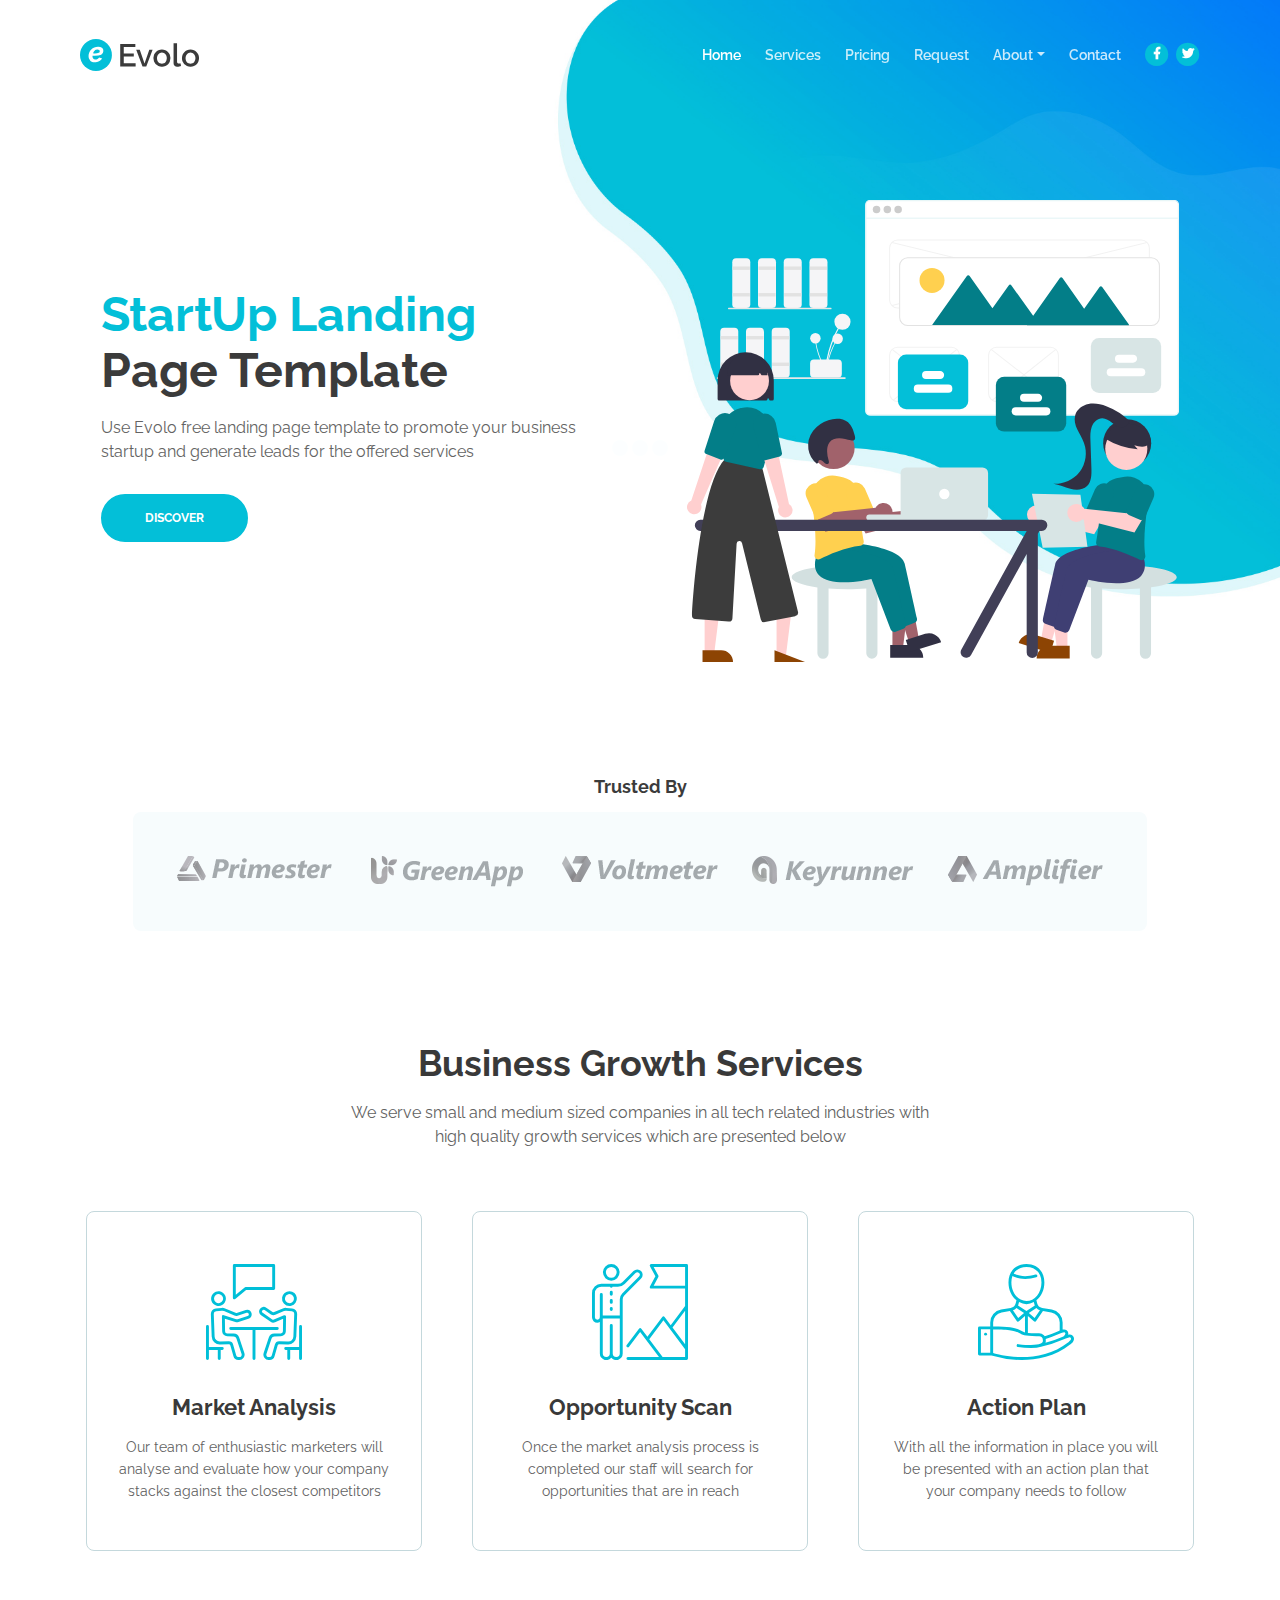
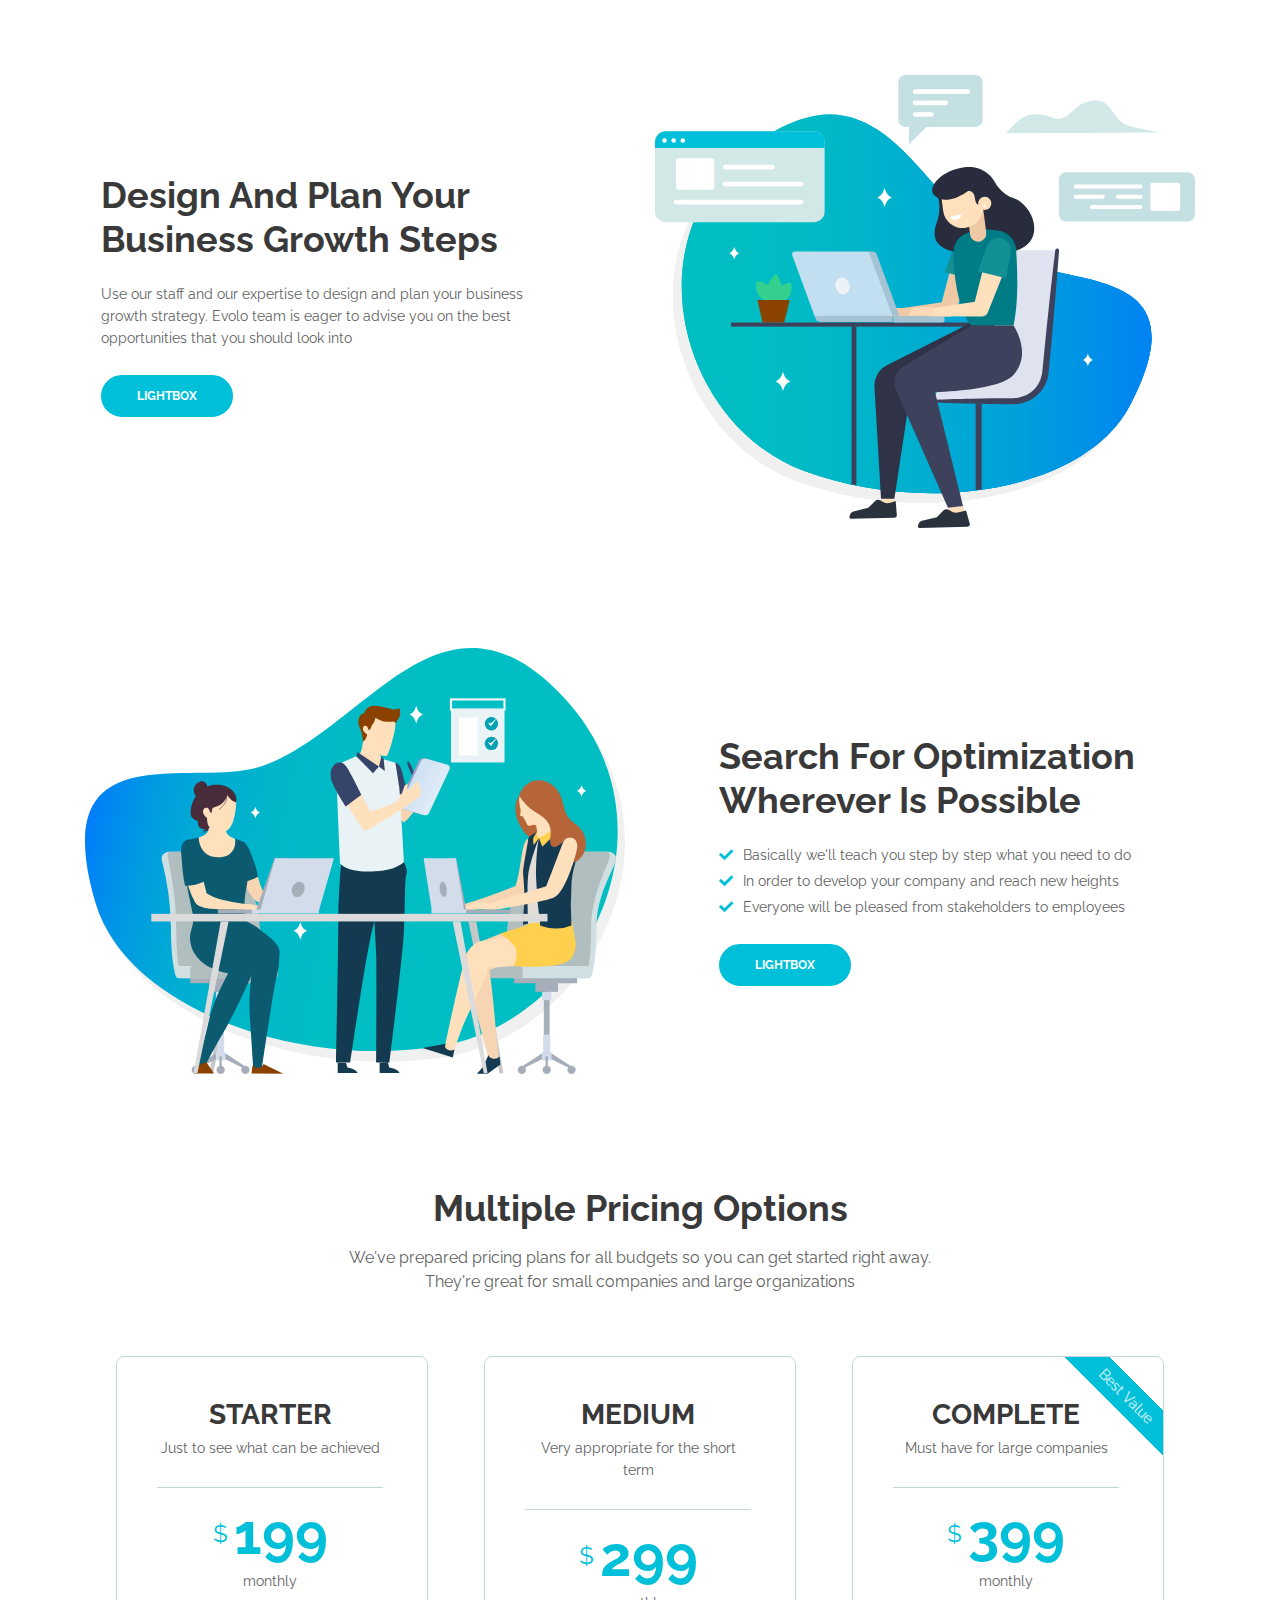
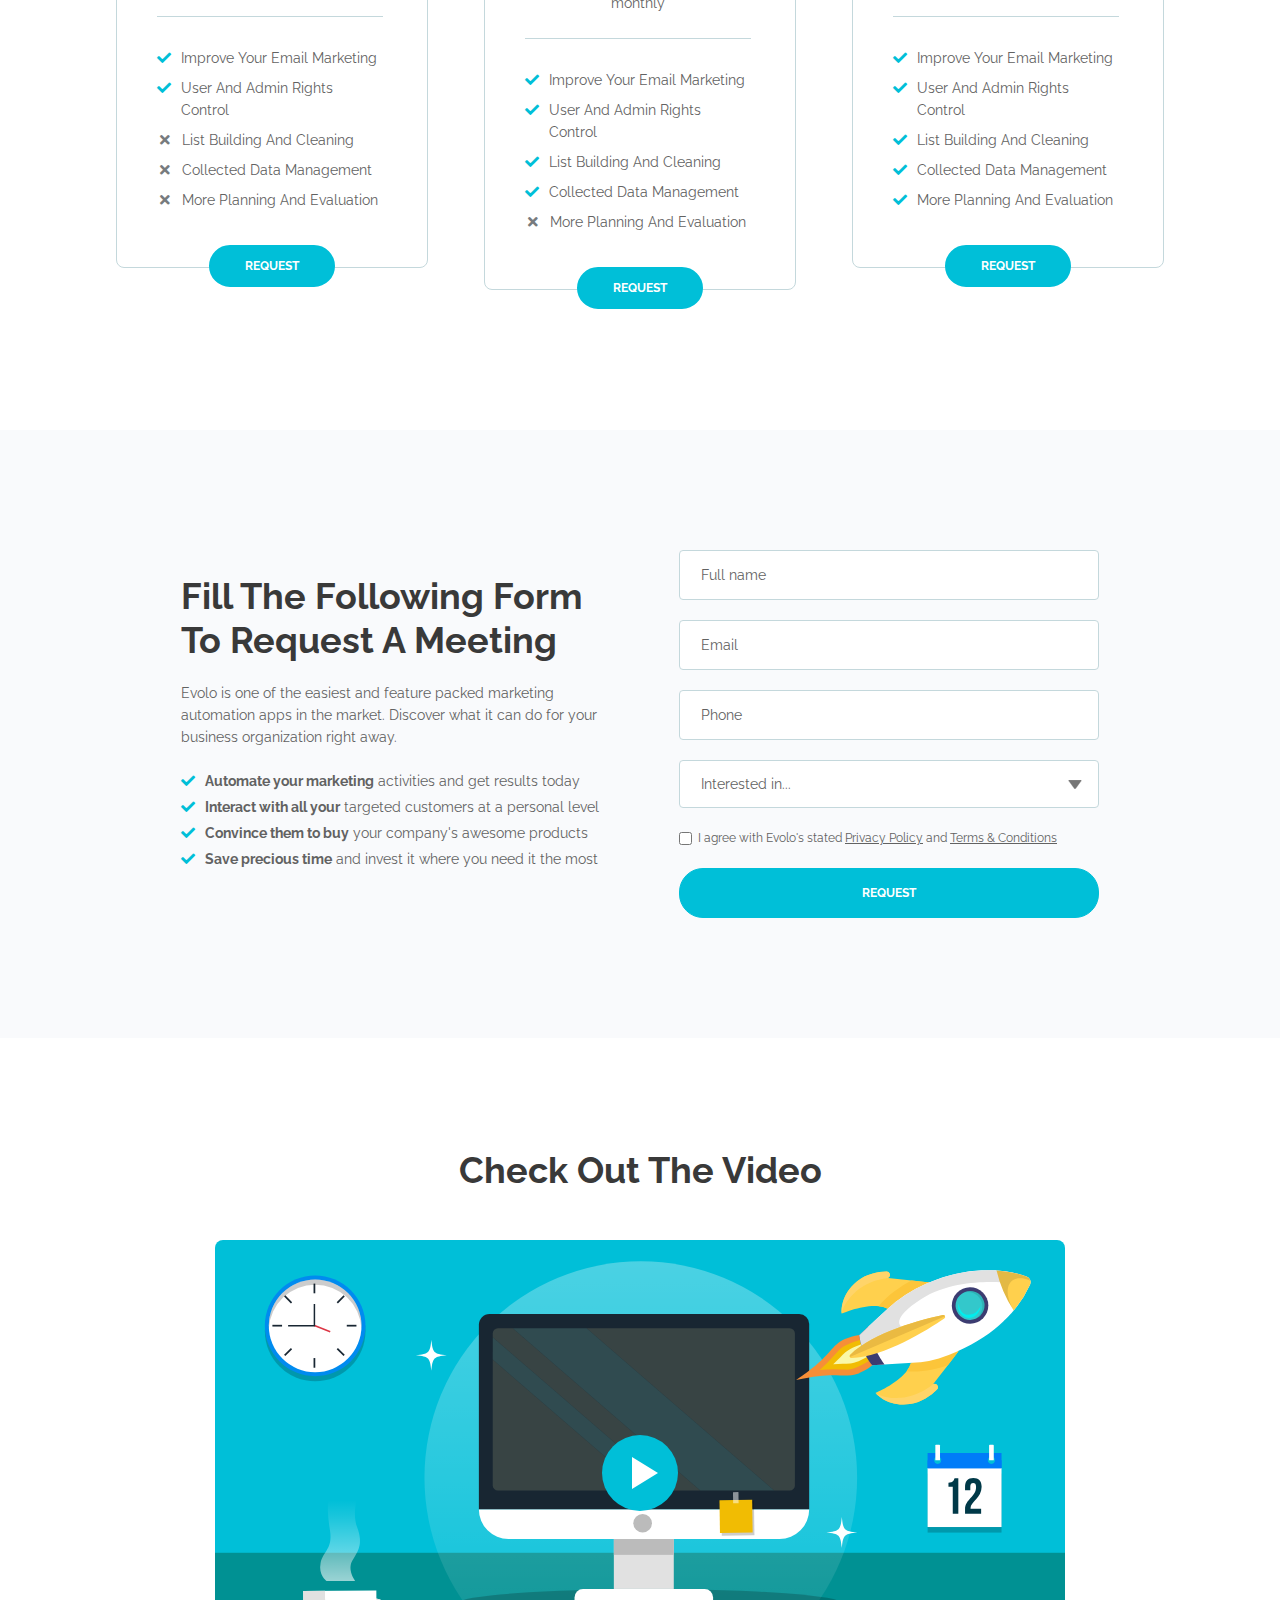
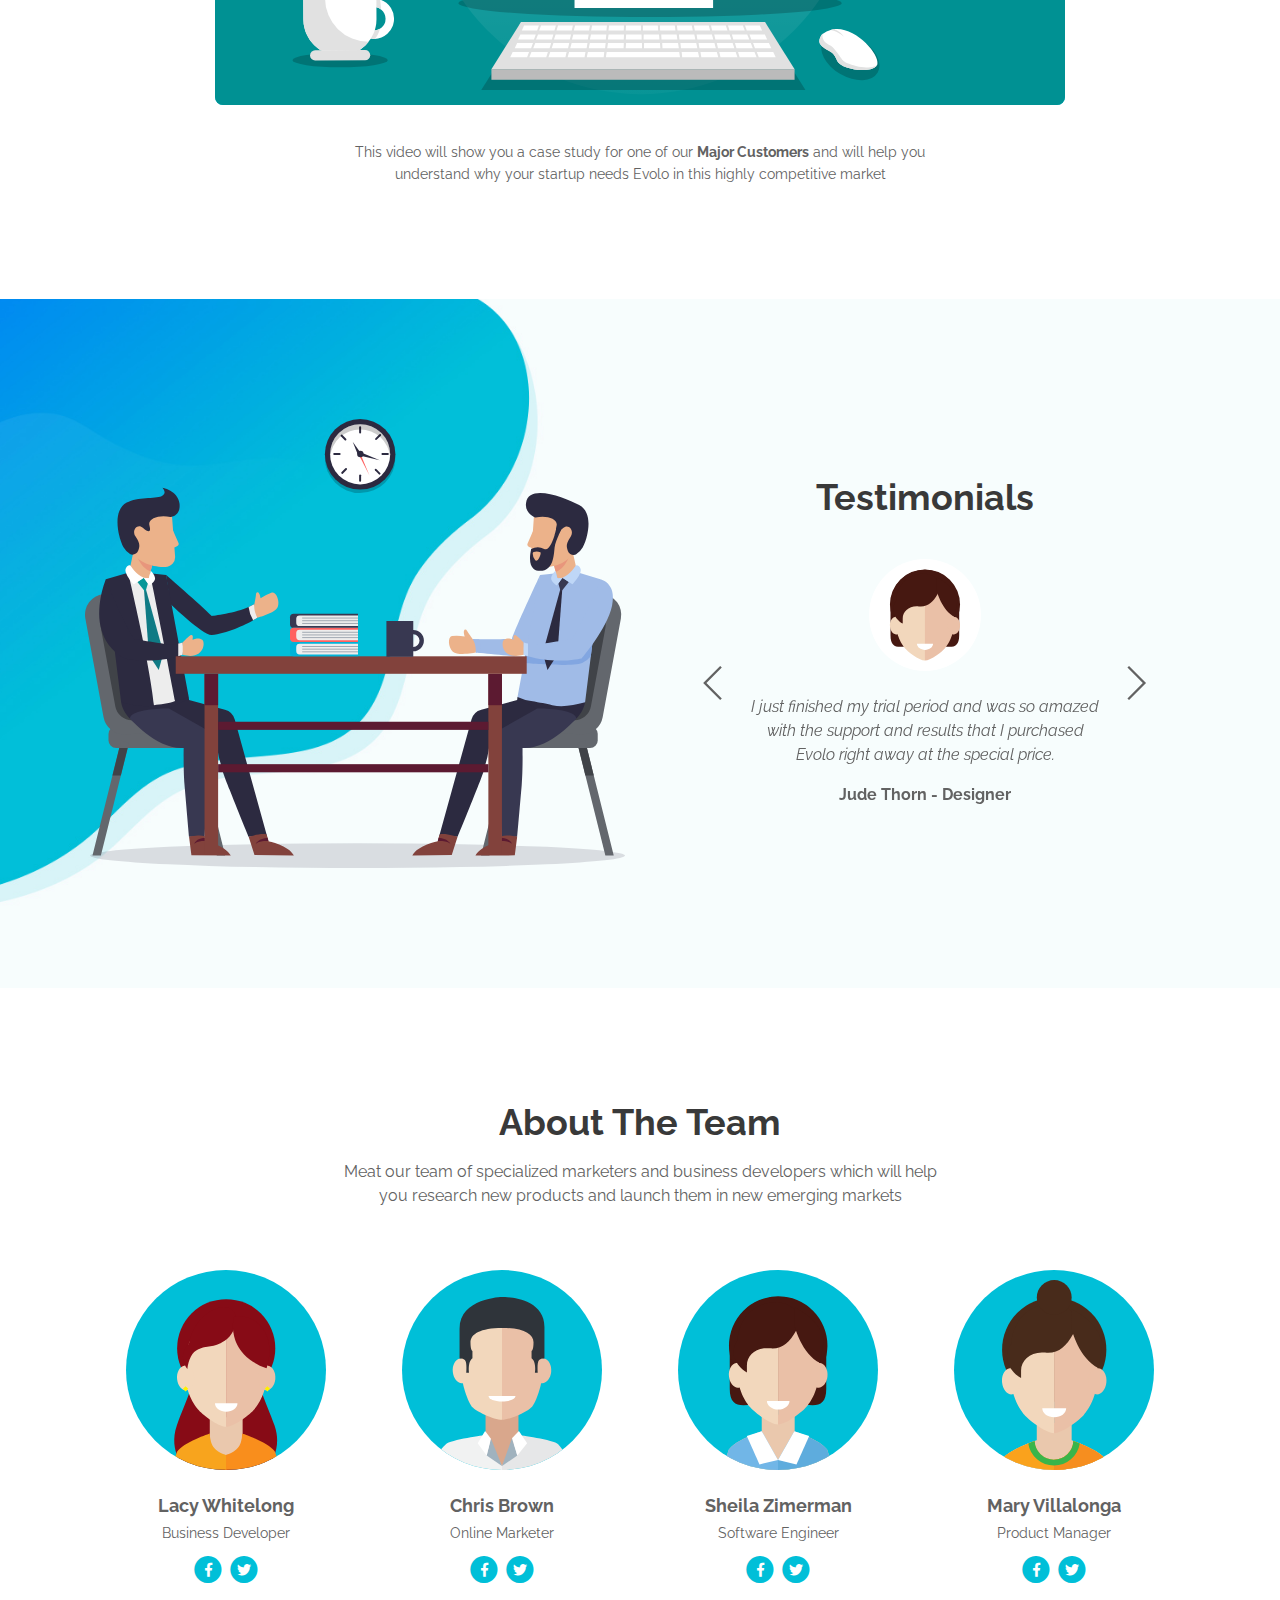
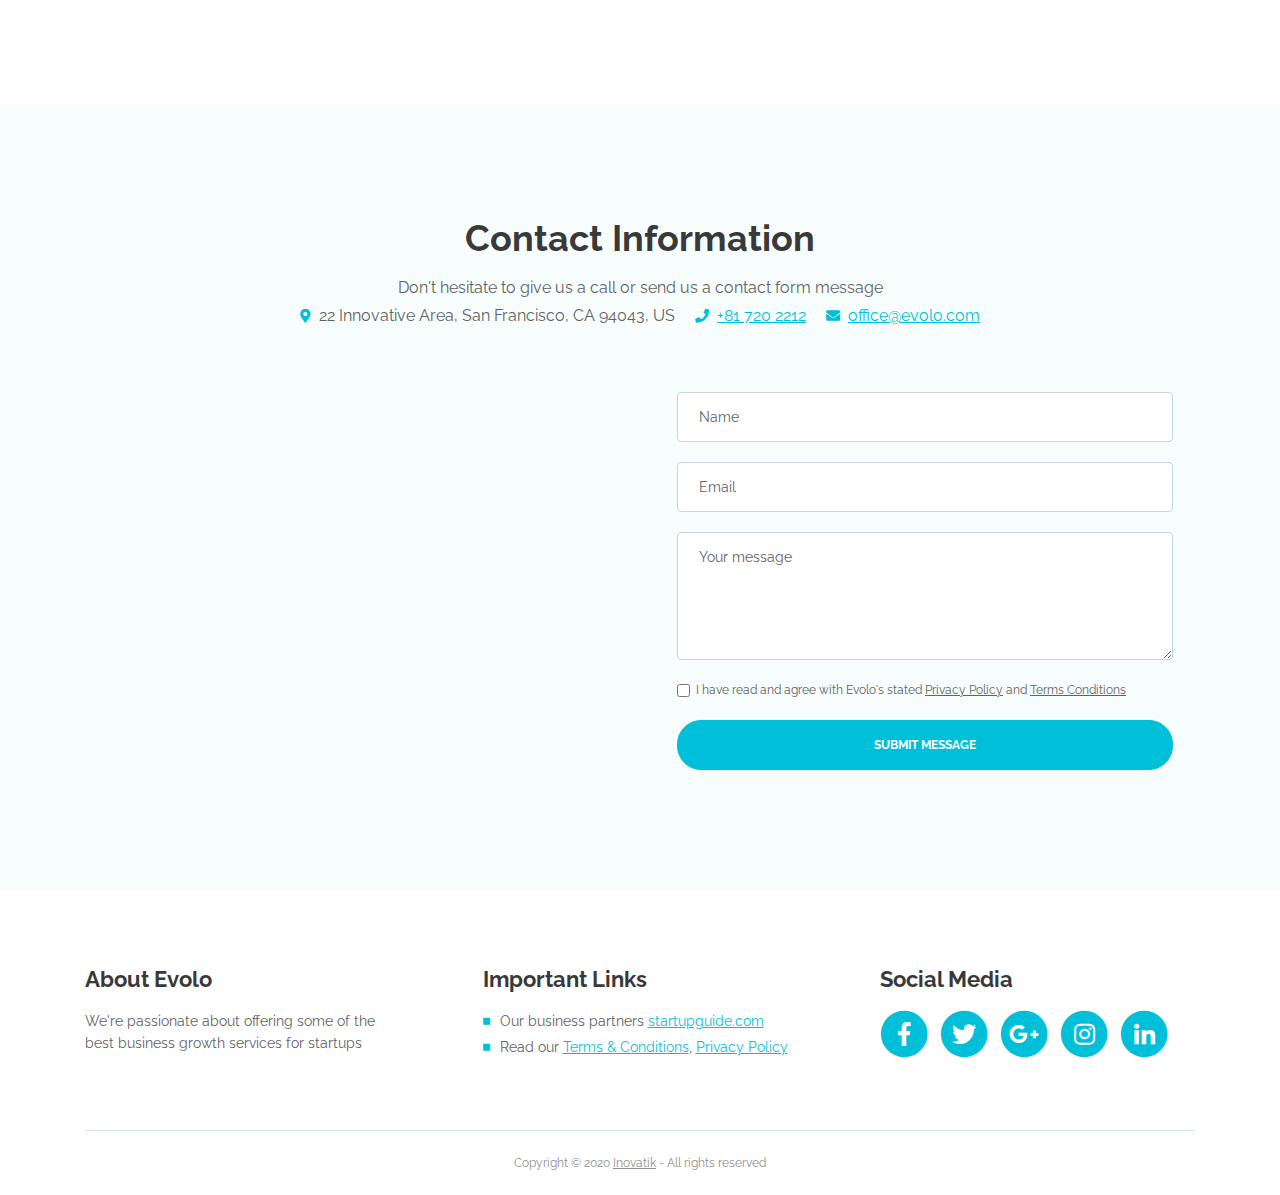
==== commit 2bdf0174: "Add dist." ====
--- a/index.html
+++ b/index.html
@@ -5,20 +5,20 @@
     <meta name="viewport" content="width=device-width, initial-scale=1, shrink-to-fit=no">
     
     <!-- SEO Meta Tags -->
-    <meta name="description" content="Create a stylish landing page for your business startup and get leads for the offered services with this HTML landing page template.">
-    <meta name="author" content="Inovatik">
+    <meta name="description" content="TODO:">
+    <meta name="author" content="virpnet">
 
     <!-- OG Meta Tags to improve the way the post looks when you share the page on LinkedIn, Facebook, Google+ -->
-	<meta property="og:site_name" content="" /> <!-- website name -->
-	<meta property="og:site" content="" /> <!-- website link -->
-	<meta property="og:title" content=""/> <!-- title shown in the actual shared post -->
-	<meta property="og:description" content="" /> <!-- description shown in the actual shared post -->
-	<meta property="og:image" content="" /> <!-- image link, make sure it's jpg -->
-	<meta property="og:url" content="" /> <!-- where do you want your post to link to -->
+	<meta property="og:site_name" content="Spectrum by virpnet" /> <!-- website name -->
+	<meta property="og:site" content="https://spectrum.virpnet.com" /> <!-- website link -->
+	<meta property="og:title" content="Spectrum Asset Management"/> <!-- title shown in the actual shared post -->
+	<meta property="og:description" content="TODO:" /> <!-- description shown in the actual shared post -->
+	<meta property="og:image" content="TODO:" /> <!-- image link, make sure it's jpg -->
+	<meta property="og:url" content="https://spectrum.virpnet.com" /> <!-- where do you want your post to link to -->
 	<meta property="og:type" content="article" />
 
     <!-- Website Title -->
-    <title>Evolo - StartUp HTML Landing Page Template</title>
+    <title>Spectrum Asset Management (by virpnet)</title>
     
     <!-- Styles -->
     <link href="https://fonts.googleapis.com/css?family=Raleway:400,400i,600,700,700i&amp;subset=latin-ext" rel="stylesheet">
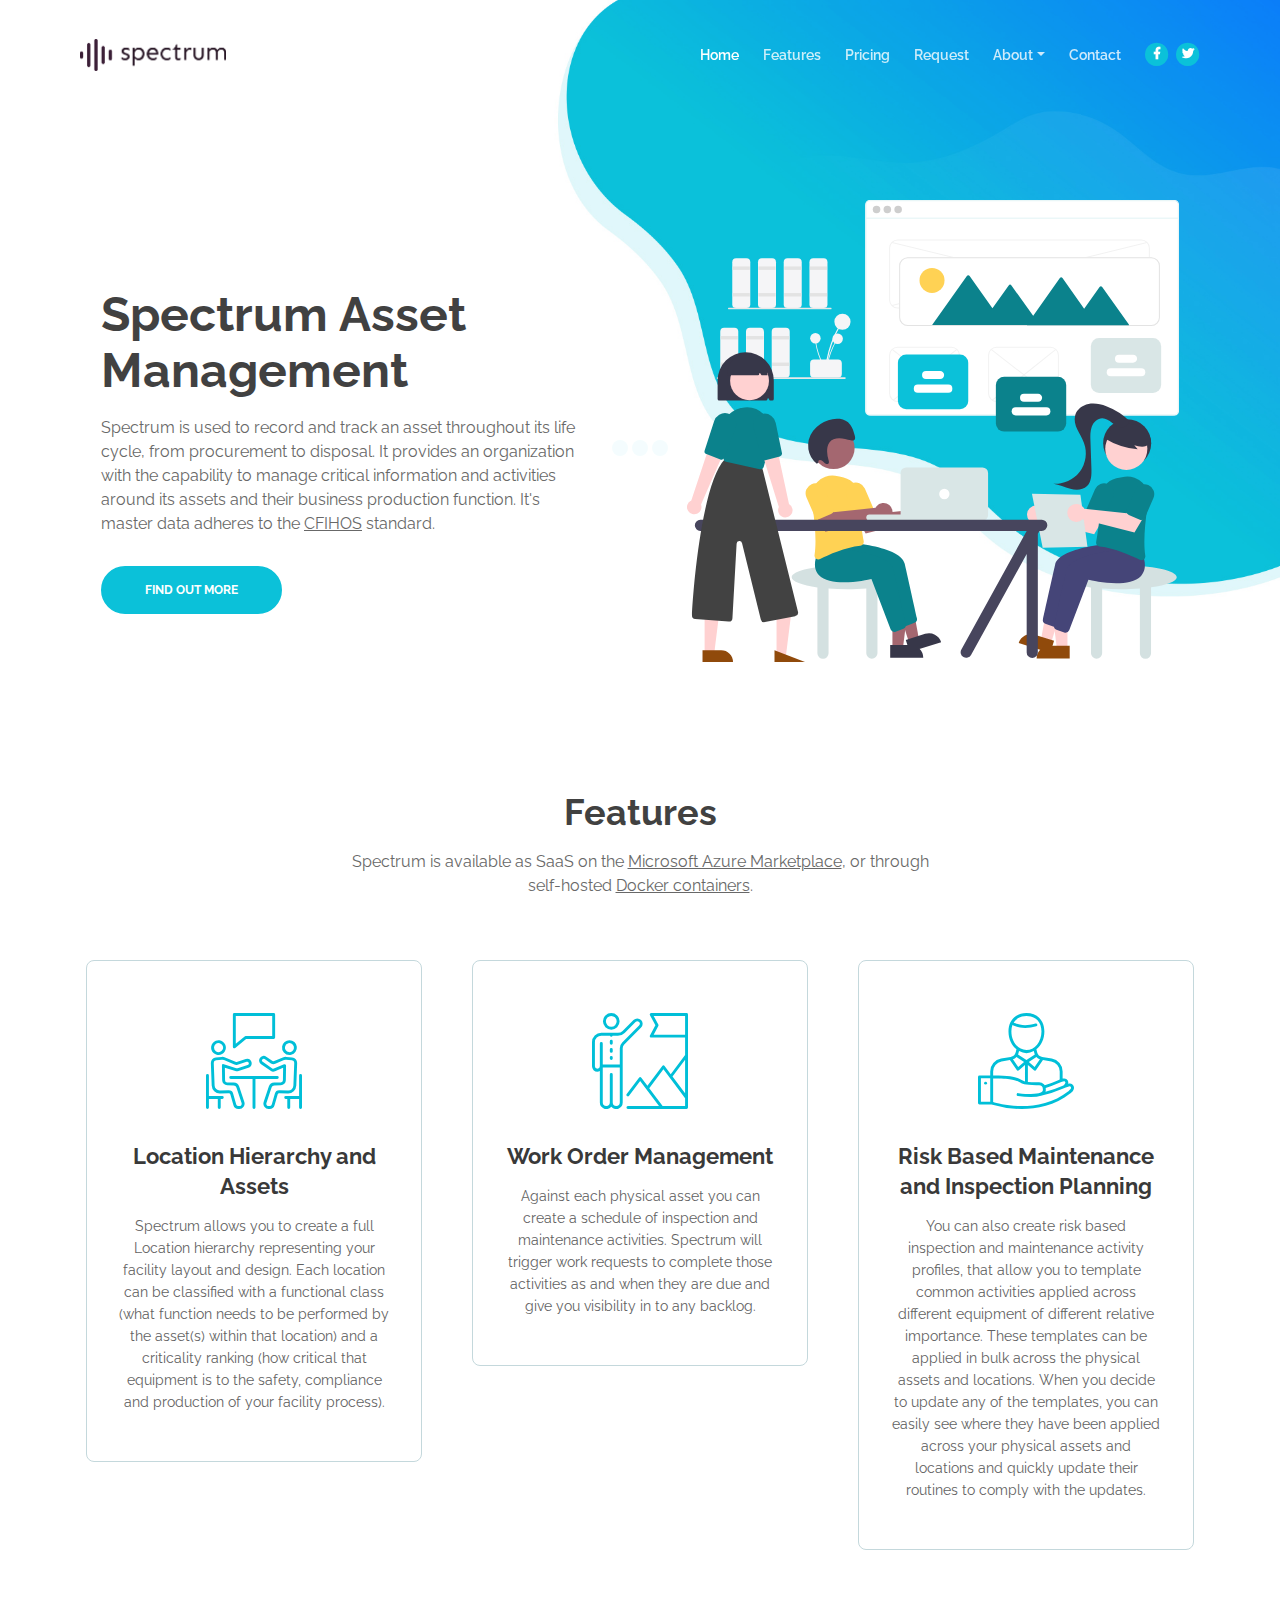
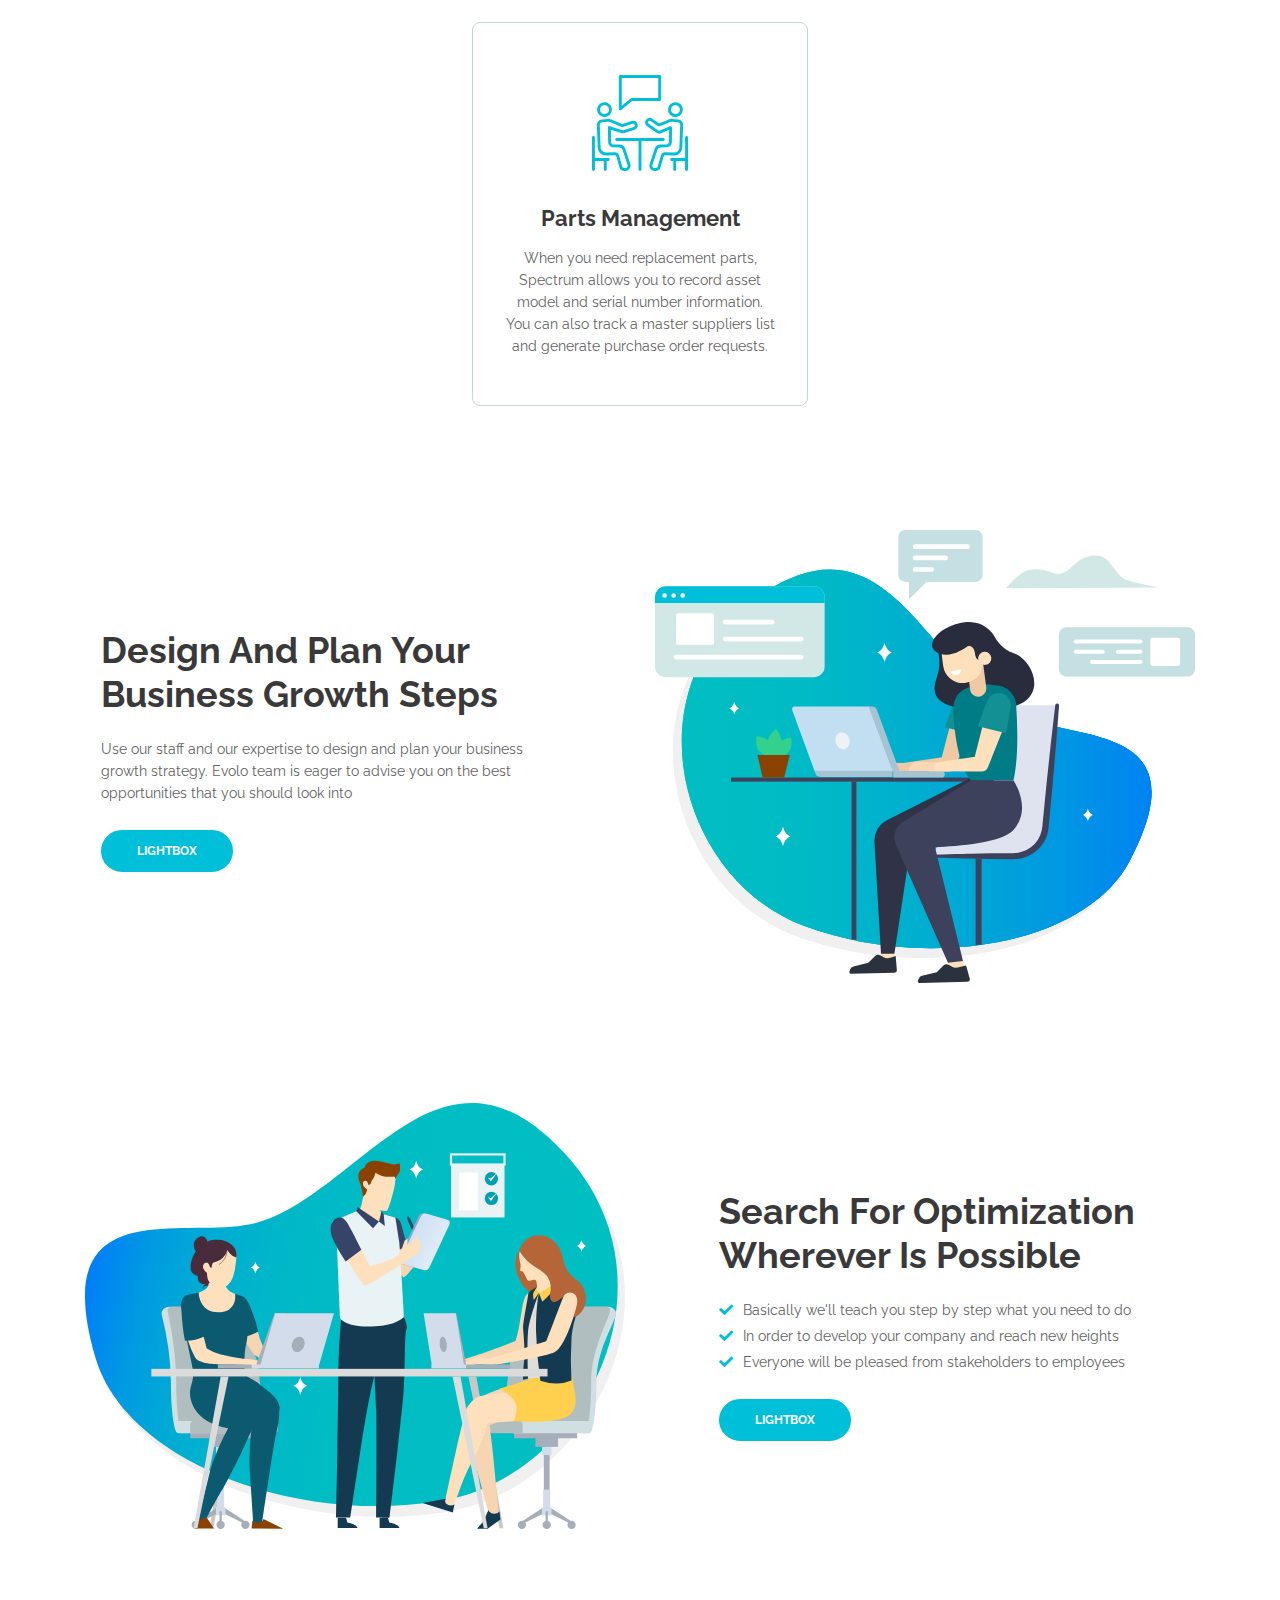
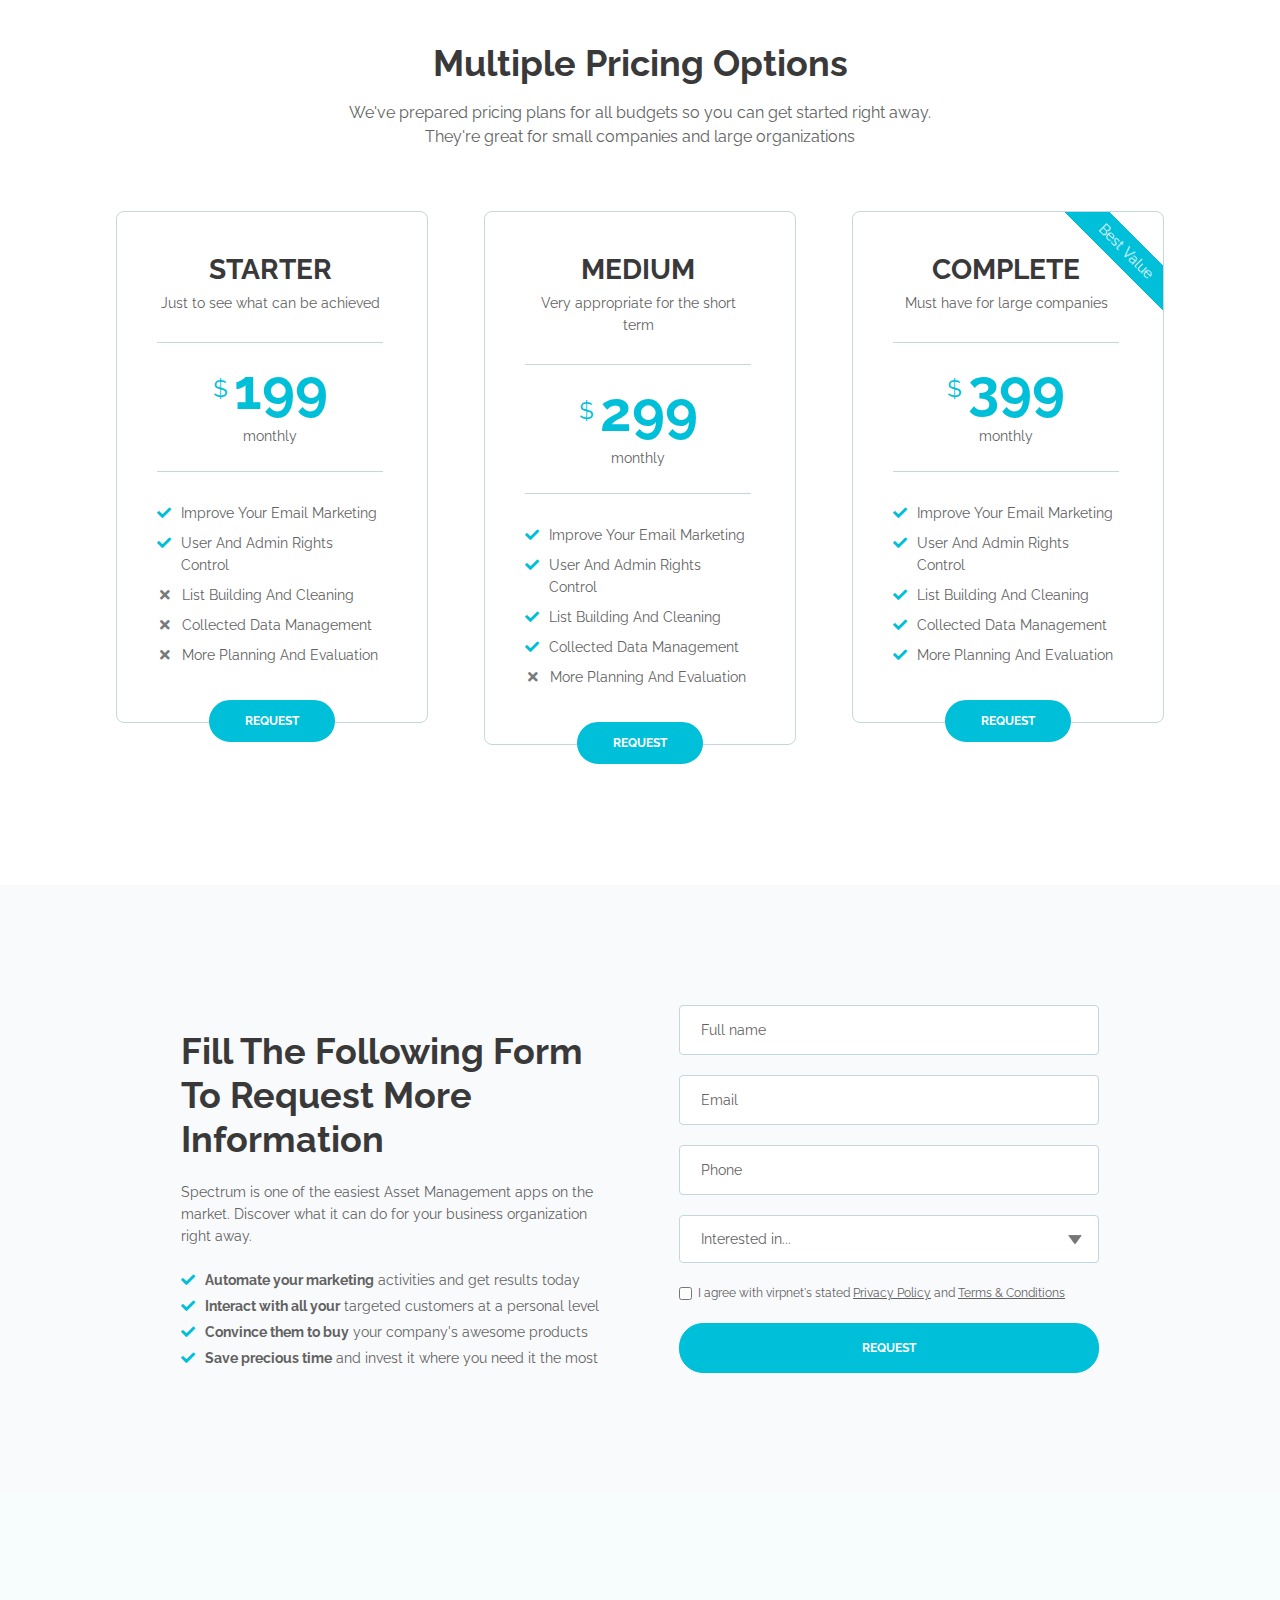
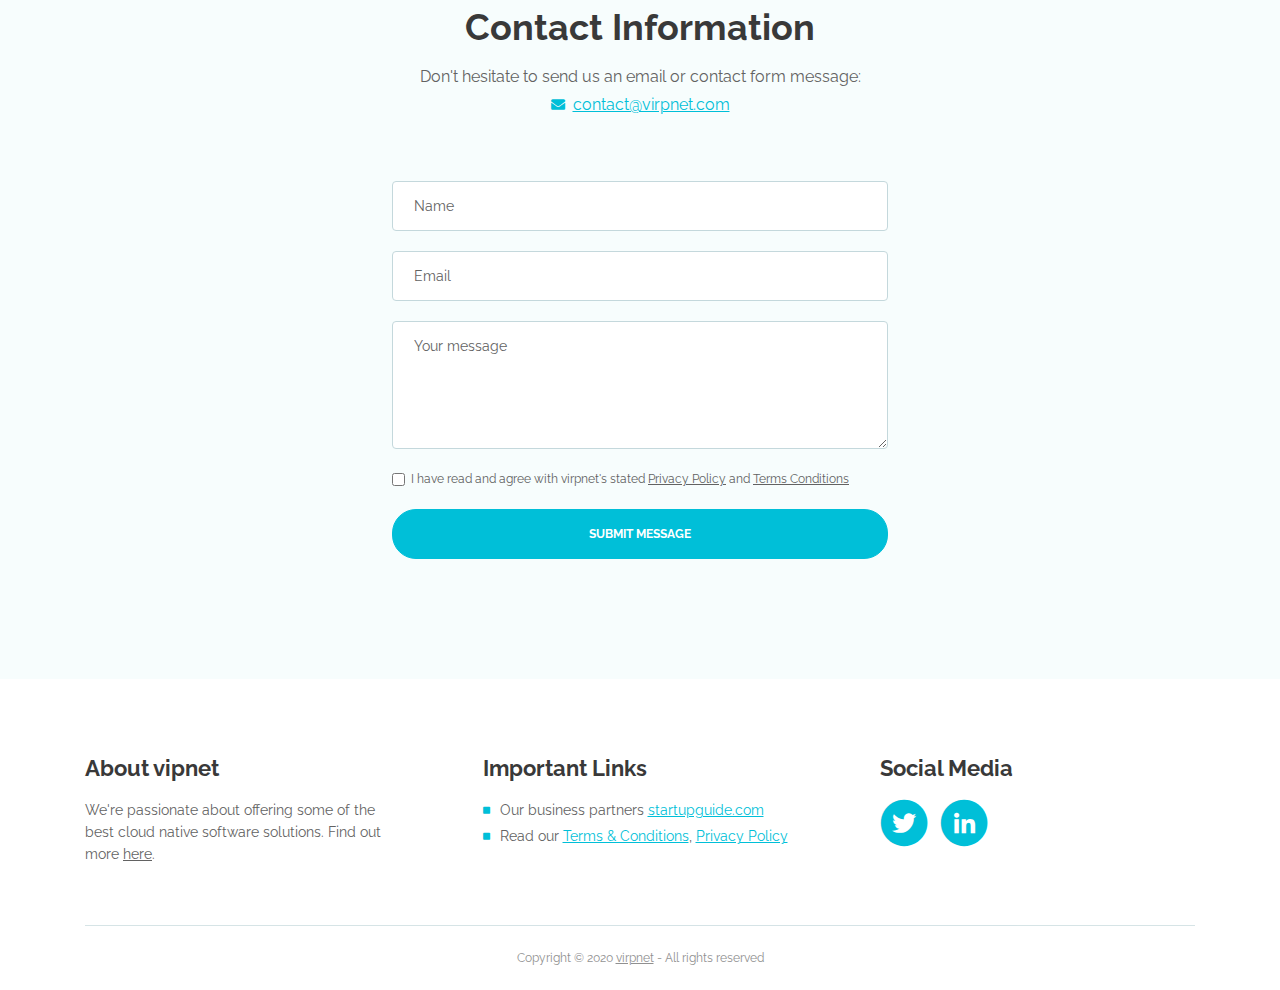
==== commit cf556bf8: "WIP" ====
--- a/index.html
+++ b/index.html
@@ -29,7 +29,7 @@
 	<link href="css/styles.css" rel="stylesheet">
 	
 	<!-- Favicon  -->
-    <link rel="icon" href="images/favicon.png">
+    <link rel="icon" href="images/favicon.ico">
 </head>
 <body data-spy="scroll" data-target=".fixed-top">
     
@@ -50,7 +50,7 @@
         <!-- <a class="navbar-brand logo-text page-scroll" href="index.html">Evolo</a> -->
 
         <!-- Image Logo -->
-        <a class="navbar-brand logo-image" href="index.html"><img src="images/logo.svg" alt="alternative"></a>
+        <a class="navbar-brand logo-image" href="index.html"><img src="images/spectrum-logo.png" alt="alternative"></a>
         
         <!-- Mobile Menu Toggle Button -->
         <button class="navbar-toggler" type="button" data-toggle="collapse" data-target="#navbarsExampleDefault" aria-controls="navbarsExampleDefault" aria-expanded="false" aria-label="Toggle navigation">
@@ -65,7 +65,7 @@
                     <a class="nav-link page-scroll" href="#header">Home <span class="sr-only">(current)</span></a>
                 </li>
                 <li class="nav-item">
-                    <a class="nav-link page-scroll" href="#services">Services</a>
+                    <a class="nav-link page-scroll" href="#features">Features</a>
                 </li>
                 <li class="nav-item">
                     <a class="nav-link page-scroll" href="#pricing">Pricing</a>
@@ -115,9 +115,9 @@
                 <div class="row">
                     <div class="col-lg-6">
                         <div class="text-container">
-                            <h1><span class="turquoise">StartUp Landing</span> Page Template</h1>
-                            <p class="p-large">Use Evolo free landing page template to promote your business startup and generate leads for the offered services</p>
-                            <a class="btn-solid-lg page-scroll" href="#services">DISCOVER</a>
+                            <h1><span class="black">Spectrum</span> Asset Management</h1>
+                            <p class="p-large">Spectrum is used to record and track an asset throughout its life cycle, from procurement to disposal. It provides an organization with the capability to manage critical information and activities around its assets and their business production function. It's master data adheres to the <a href="https://cfihos.virpnet.com">CFIHOS</a> standard.</p>
+                            <a class="btn-solid-lg page-scroll" href="#features">FIND OUT MORE</a>
                         </div> <!-- end of text-container -->
                     </div> <!-- end of col -->
                     <div class="col-lg-6">
@@ -133,7 +133,7 @@
 
 
     <!-- Customers -->
-    <div class="slider-1">
+    <div class="slider-1" style="display: none;">
         <div class="container">
             <div class="row">
                 <div class="col-lg-12">
@@ -185,13 +185,13 @@
     <!-- end of customers -->
 
 
-    <!-- Services -->
-    <div id="services" class="cards-1">
-        <div class="container">
-            <div class="row">
-                <div class="col-lg-12">
-                    <h2>Business Growth Services</h2>
-                    <p class="p-heading p-large">We serve small and medium sized companies in all tech related industries with high quality growth services which are presented below</p>
+    <!-- Features -->
+    <div id="features" class="cards-1">
+        <div class="container">
+            <div class="row">
+                <div class="col-lg-12">
+                    <h2>Features</h2>
+                    <p class="p-heading p-large">Spectrum is available as SaaS on the <a href="https://azuremarketplace.microsoft.com/en-us/marketplace/apps?search=spectrum%20asset%20management&page=1" target="azuremarkertplace">Microsoft Azure Marketplace</a>, or through self-hosted <a href="https://hub.docker.com/r/virpnet/spectrum" target="spectrumdocker">Docker containers</a>.</p>
                 </div> <!-- end of col -->
             </div> <!-- end of row -->
             <div class="row">
@@ -201,8 +201,8 @@
                     <div class="card">
                         <img class="card-image" src="images/services-icon-1.svg" alt="alternative">
                         <div class="card-body">
-                            <h4 class="card-title">Market Analysis</h4>
-                            <p>Our team of enthusiastic marketers will analyse and evaluate how your company stacks against the closest competitors</p>
+                            <h4 class="card-title">Location Hierarchy and Assets</h4>
+                            <p>Spectrum allows you to create a full Location hierarchy representing your facility layout and design. Each location can be classified with a functional class (what function needs to be performed by the asset(s) within that location) and a criticality ranking (how critical that equipment is to the safety, compliance and production of your facility process).</p>
                         </div>
                     </div>
                     <!-- end of card -->
@@ -211,8 +211,8 @@
                     <div class="card">
                         <img class="card-image" src="images/services-icon-2.svg" alt="alternative">
                         <div class="card-body">
-                            <h4 class="card-title">Opportunity Scan</h4>
-                            <p>Once the market analysis process is completed our staff will search for opportunities that are in reach</p>
+                            <h4 class="card-title">Work Order Management</h4>
+                            <p>Against each physical asset you can create a schedule of inspection and maintenance activities. Spectrum will trigger work requests to complete those activities as and when they are due and give you visibility in to any backlog.</p>
                         </div>
                     </div>
                     <!-- end of card -->
@@ -221,8 +221,18 @@
                     <div class="card">
                         <img class="card-image" src="images/services-icon-3.svg" alt="alternative">
                         <div class="card-body">
-                            <h4 class="card-title">Action Plan</h4>
-                            <p>With all the information in place you will be presented with an action plan that your company needs to follow</p>
+                            <h4 class="card-title">Risk Based Maintenance and Inspection Planning</h4>
+                            <p>You can also create risk based inspection and maintenance activity profiles, that allow you to template common activities applied across different equipment of different relative importance. These templates can be applied in bulk across the physical assets and locations. When you decide to update any of the templates, you can easily see where they have been applied across your physical assets and locations and quickly update their routines to comply with the updates.</p>
+                        </div>
+                    </div>
+                    <!-- end of card -->
+
+                     <!-- Card -->
+                     <div class="card">
+                        <img class="card-image" src="images/services-icon-1.svg" alt="alternative">
+                        <div class="card-body">
+                            <h4 class="card-title">Parts Management</h4>
+                            <p>When you need replacement parts, Spectrum allows you to record asset model and serial number information. You can also track a master suppliers list and generate purchase order requests.</p>
                         </div>
                     </div>
                     <!-- end of card -->
@@ -512,8 +522,8 @@
             <div class="row">
                 <div class="col-lg-6">
                     <div class="text-container">
-                        <h2>Fill The Following Form To Request A Meeting</h2>
-                        <p>Evolo is one of the easiest and feature packed marketing automation apps in the market. Discover what it can do for your business organization right away.</p>
+                        <h2>Fill The Following Form To Request More Information</h2>
+                        <p>Spectrum is one of the easiest Asset Management apps on the market. Discover what it can do for your business organization right away.</p>
                         <ul class="list-unstyled li-space-lg">
                             <li class="media">
                                 <i class="fas fa-check"></i>
@@ -564,7 +574,7 @@
                                 <div class="help-block with-errors"></div>
                             </div>
                             <div class="form-group checkbox">
-                                <input type="checkbox" id="rterms" value="Agreed-to-Terms" name="rterms" required>I agree with Evolo's stated <a href="privacy-policy.html">Privacy Policy</a> and <a href="terms-conditions.html">Terms & Conditions</a>
+                                <input type="checkbox" id="rterms" value="Agreed-to-Terms" name="rterms" required>I agree with virpnet's stated <a href="privacy-policy.html">Privacy Policy</a> and <a href="terms-conditions.html">Terms & Conditions</a>
                                 <div class="help-block with-errors"></div>
                             </div>
                             <div class="form-group">
@@ -585,7 +595,7 @@
 
 
     <!-- Video -->
-    <div class="basic-3">
+    <div class="basic-3" style="display: none;">
         <div class="container">
             <div class="row">
                 <div class="col-lg-12">
@@ -617,7 +627,7 @@
 
 
     <!-- Testimonials -->
-    <div class="slider-2">
+    <div class="slider-2" style="display: none;">
         <div class="container">
             <div class="row">
                 <div class="col-lg-6">
@@ -688,7 +698,7 @@
 
 
     <!-- About -->
-    <div id="about" class="basic-4">
+    <div id="about" class="basic-4" style="display: none;">
         <div class="container">
             <div class="row">
                 <div class="col-lg-12">
@@ -809,21 +819,21 @@
                 <div class="col-lg-12">
                     <h2>Contact Information</h2>
                     <ul class="list-unstyled li-space-lg">
-                        <li class="address">Don't hesitate to give us a call or send us a contact form message</li>
-                        <li><i class="fas fa-map-marker-alt"></i>22 Innovative Area, San Francisco, CA 94043, US</li>
-                        <li><i class="fas fa-phone"></i><a class="turquoise" href="tel:003024630820">+81 720 2212</a></li>
-                        <li><i class="fas fa-envelope"></i><a class="turquoise" href="mailto:office@evolo.com">office@evolo.com</a></li>
+                        <li class="address">Don't hesitate to send us an email or contact form message:</li>
+                        <!-- <li><i class="fas fa-map-marker-alt"></i>22 Innovative Area, San Francisco, CA 94043, US</li>
+                        <li><i class="fas fa-phone"></i><a class="turquoise" href="tel:003024630820">+81 720 2212</a></li> -->
+                        <li><i class="fas fa-envelope"></i><a class="turquoise" href="mailto:contact@virpnet.com">contact@virpnet.com</a></li>
                     </ul>
                 </div> <!-- end of col -->
             </div> <!-- end of row -->
             <div class="row">
-                <div class="col-lg-6">
+                <!-- <div class="col-lg-6">
                     <div class="map-responsive">
                         <iframe src="https://www.google.com/maps/embed?pb=!1m18!1m12!1m3!1d100939.98555098464!2d-122.507640204439!3d37.757814996609724!2m3!1f0!2f0!3f0!3m2!1i1024!2i768!4f13.1!3m3!1m2!1s0x80859a6d00690021%3A0x4a501367f076adff!2sSan+Francisco%2C+CA%2C+USA!5e0!3m2!1sen!2sro!4v1498231462606" allowfullscreen></iframe>
                     </div>
-                </div> <!-- end of col -->
-                <div class="col-lg-6">
-                    
+                </div> -->
+                <!-- end of col -->
+                <div class="col-lg-12">
                     <!-- Contact Form -->
                     <form id="contactForm">
                         <div class="form-group">
@@ -842,7 +852,7 @@
                             <div class="help-block with-errors"></div>
                         </div>
                         <div class="form-group checkbox">
-                            <input type="checkbox" id="cterms" value="Agreed-to-Terms" required>I have read and agree with Evolo's stated <a href="privacy-policy.html">Privacy Policy</a> and <a href="terms-conditions.html">Terms Conditions</a> 
+                            <input type="checkbox" id="cterms" value="Agreed-to-Terms" required>I have read and agree with virpnet's stated <a href="privacy-policy.html">Privacy Policy</a> and <a href="terms-conditions.html">Terms Conditions</a> 
                             <div class="help-block with-errors"></div>
                         </div>
                         <div class="form-group">
@@ -867,8 +877,8 @@
             <div class="row">
                 <div class="col-md-4">
                     <div class="footer-col">
-                        <h4>About Evolo</h4>
-                        <p>We're passionate about offering some of the best business growth services for startups</p>
+                        <h4>About vipnet</h4>
+                        <p>We're passionate about offering some of the best cloud native software solutions. Find out more <a href="https://www.virpnet.com">here</a>.</p>
                     </div>
                 </div> <!-- end of col -->
                 <div class="col-md-4">
@@ -889,32 +899,32 @@
                 <div class="col-md-4">
                     <div class="footer-col last">
                         <h4>Social Media</h4>
-                        <span class="fa-stack">
+                        <!-- <span class="fa-stack">
                             <a href="#your-link">
                                 <i class="fas fa-circle fa-stack-2x"></i>
                                 <i class="fab fa-facebook-f fa-stack-1x"></i>
                             </a>
-                        </span>
+                        </span> -->
                         <span class="fa-stack">
-                            <a href="#your-link">
+                            <a href="http://twitter.com/virpnet" target="twitter"> 
                                 <i class="fas fa-circle fa-stack-2x"></i>
                                 <i class="fab fa-twitter fa-stack-1x"></i>
                             </a>
                         </span>
-                        <span class="fa-stack">
+                        <!-- <span class="fa-stack">
                             <a href="#your-link">
                                 <i class="fas fa-circle fa-stack-2x"></i>
                                 <i class="fab fa-google-plus-g fa-stack-1x"></i>
                             </a>
-                        </span>
-                        <span class="fa-stack">
+                        </span> -->
+                        <!-- <span class="fa-stack">
                             <a href="#your-link">
                                 <i class="fas fa-circle fa-stack-2x"></i>
                                 <i class="fab fa-instagram fa-stack-1x"></i>
                             </a>
-                        </span>
+                        </span> -->
                         <span class="fa-stack">
-                            <a href="#your-link">
+                            <a href="http://linkedin.com/company/virpnet/" target="linkedin">
                                 <i class="fas fa-circle fa-stack-2x"></i>
                                 <i class="fab fa-linkedin-in fa-stack-1x"></i>
                             </a>
@@ -932,7 +942,7 @@
         <div class="container">
             <div class="row">
                 <div class="col-lg-12">
-                    <p class="p-small">Copyright © 2020 <a href="https://inovatik.com">Inovatik</a> - All rights reserved</p>
+                    <p class="p-small">Copyright © 2020 <a href="https://www.virpnet.com">virpnet</a> - All rights reserved</p>
                 </div> <!-- end of col -->
             </div> <!-- enf of row -->
         </div> <!-- end of container -->
@@ -947,7 +957,8 @@
     <script src="js/jquery.easing.min.js"></script> <!-- jQuery Easing for smooth scrolling between anchors -->
     <script src="js/swiper.min.js"></script> <!-- Swiper for image and text sliders -->
     <script src="js/jquery.magnific-popup.js"></script> <!-- Magnific Popup for lightboxes -->
-    <script src="js/validator.min.js"></script> <!-- Validator.js - Bootstrap plugin that validates forms -->
+    <!-- <script src="js/validator.min.js"></script> -->
+     <!-- Validator.js - Bootstrap plugin that validates forms -->
     <script src="js/scripts.js"></script> <!-- Custom scripts -->
 </body>
 </html>--- a/css/styles.css
+++ b/css/styles.css
@@ -545,7 +545,7 @@
 }
 
 .navbar-custom .navbar-brand.logo-image img {
-    width: 7.4375rem;
+/*    width: 7.4375rem; */
 	height: 2rem;
 }
 
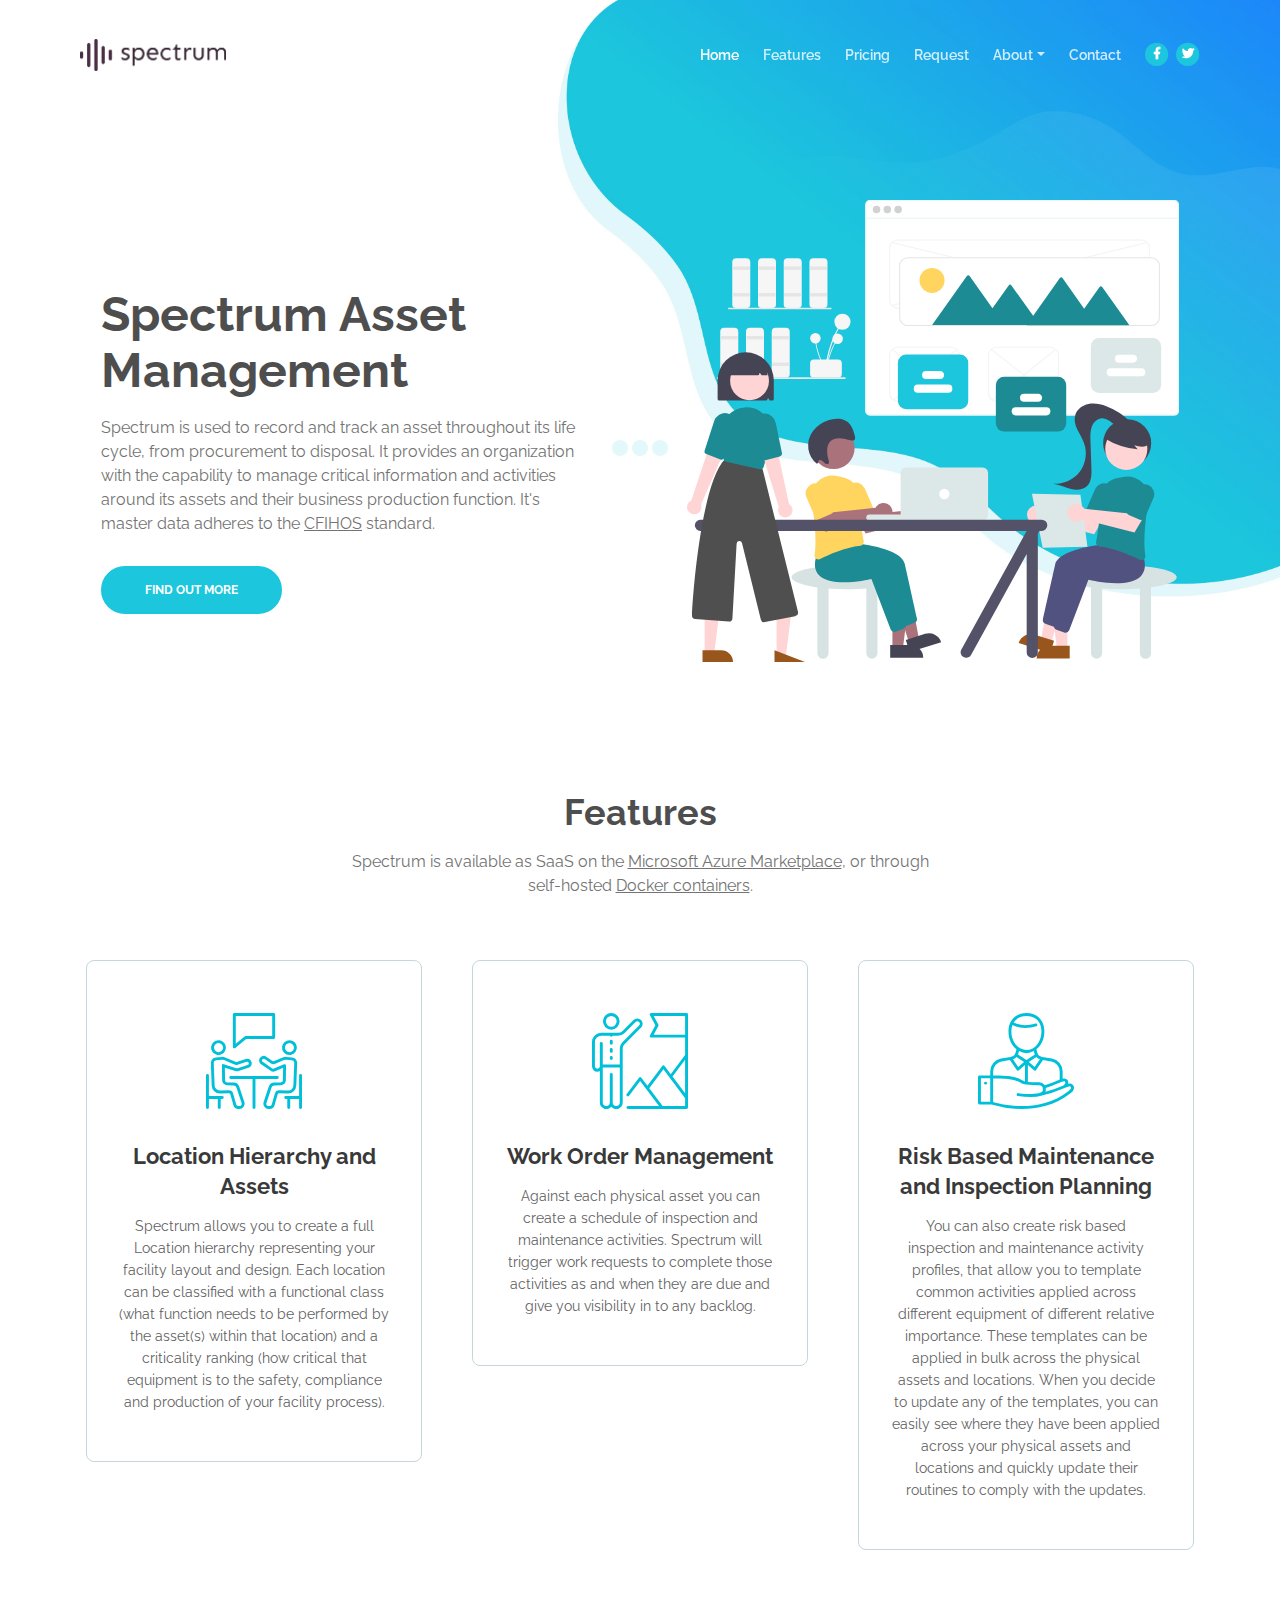
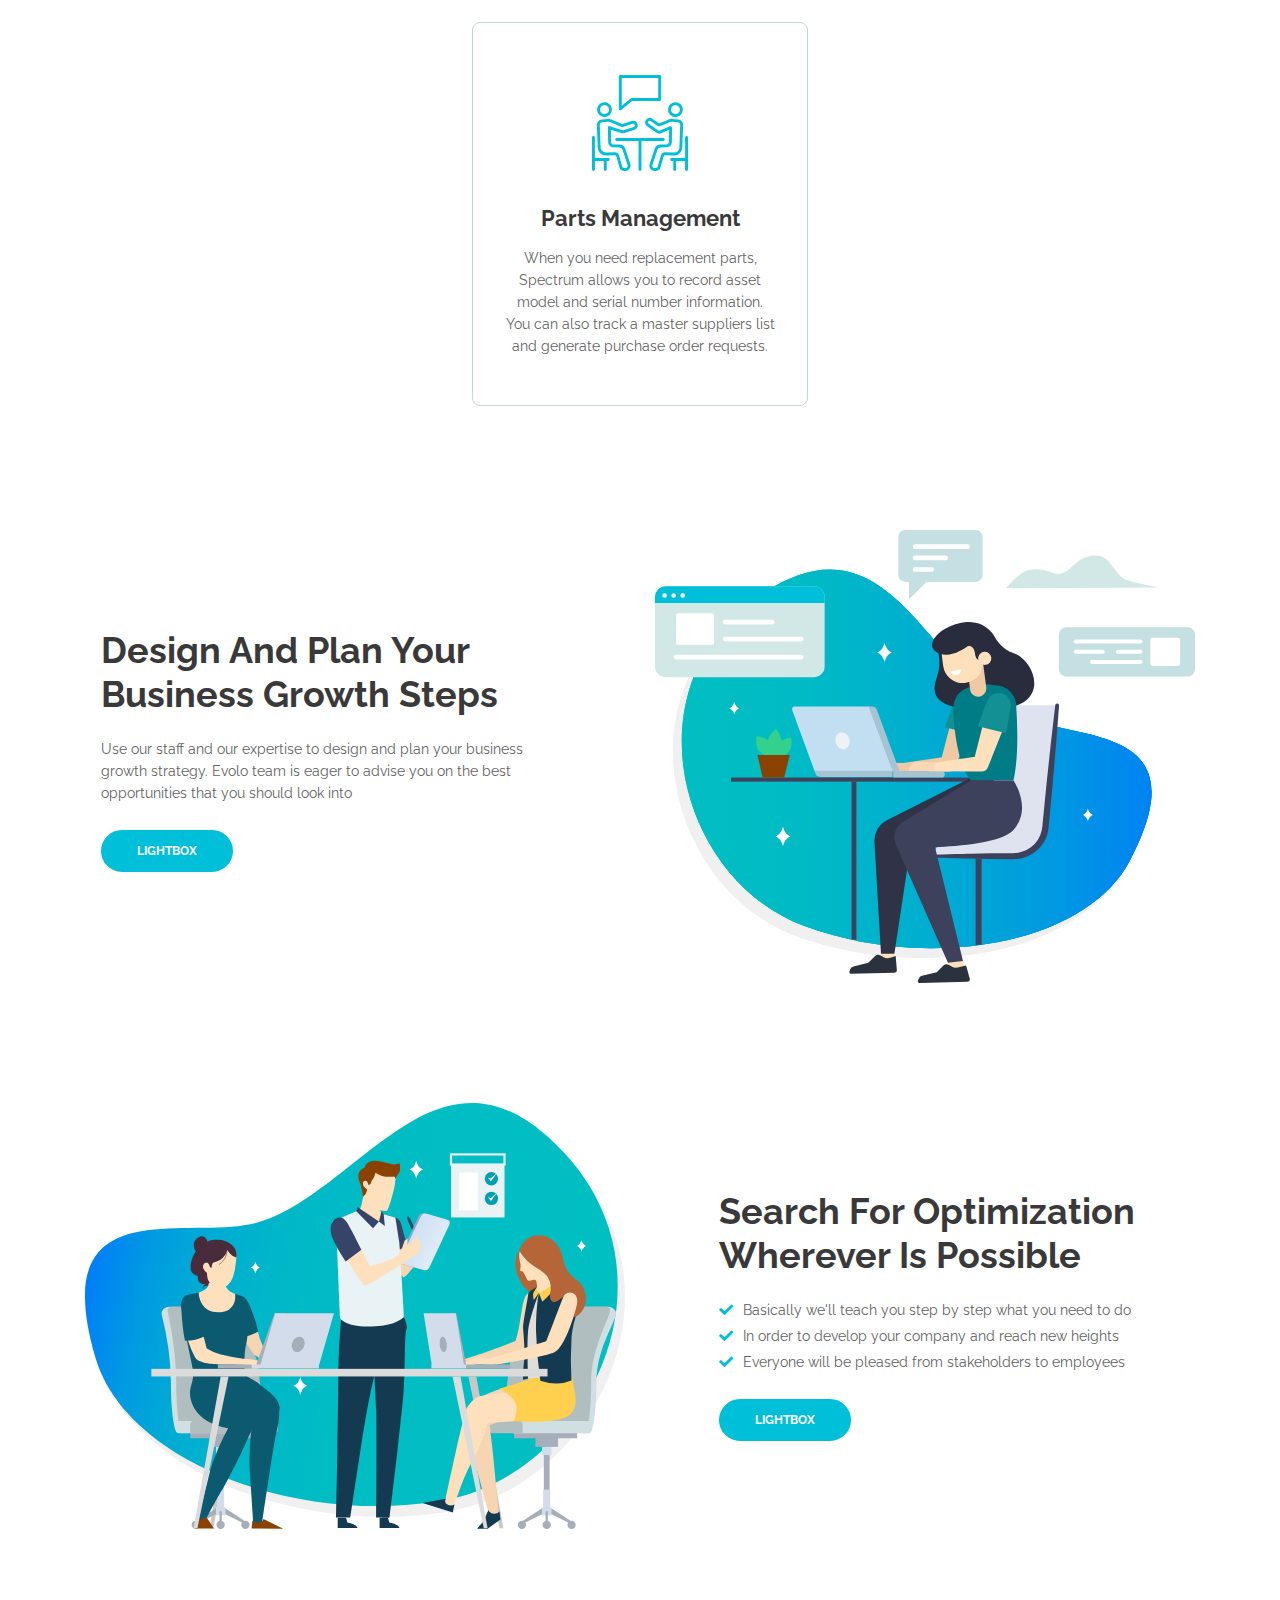
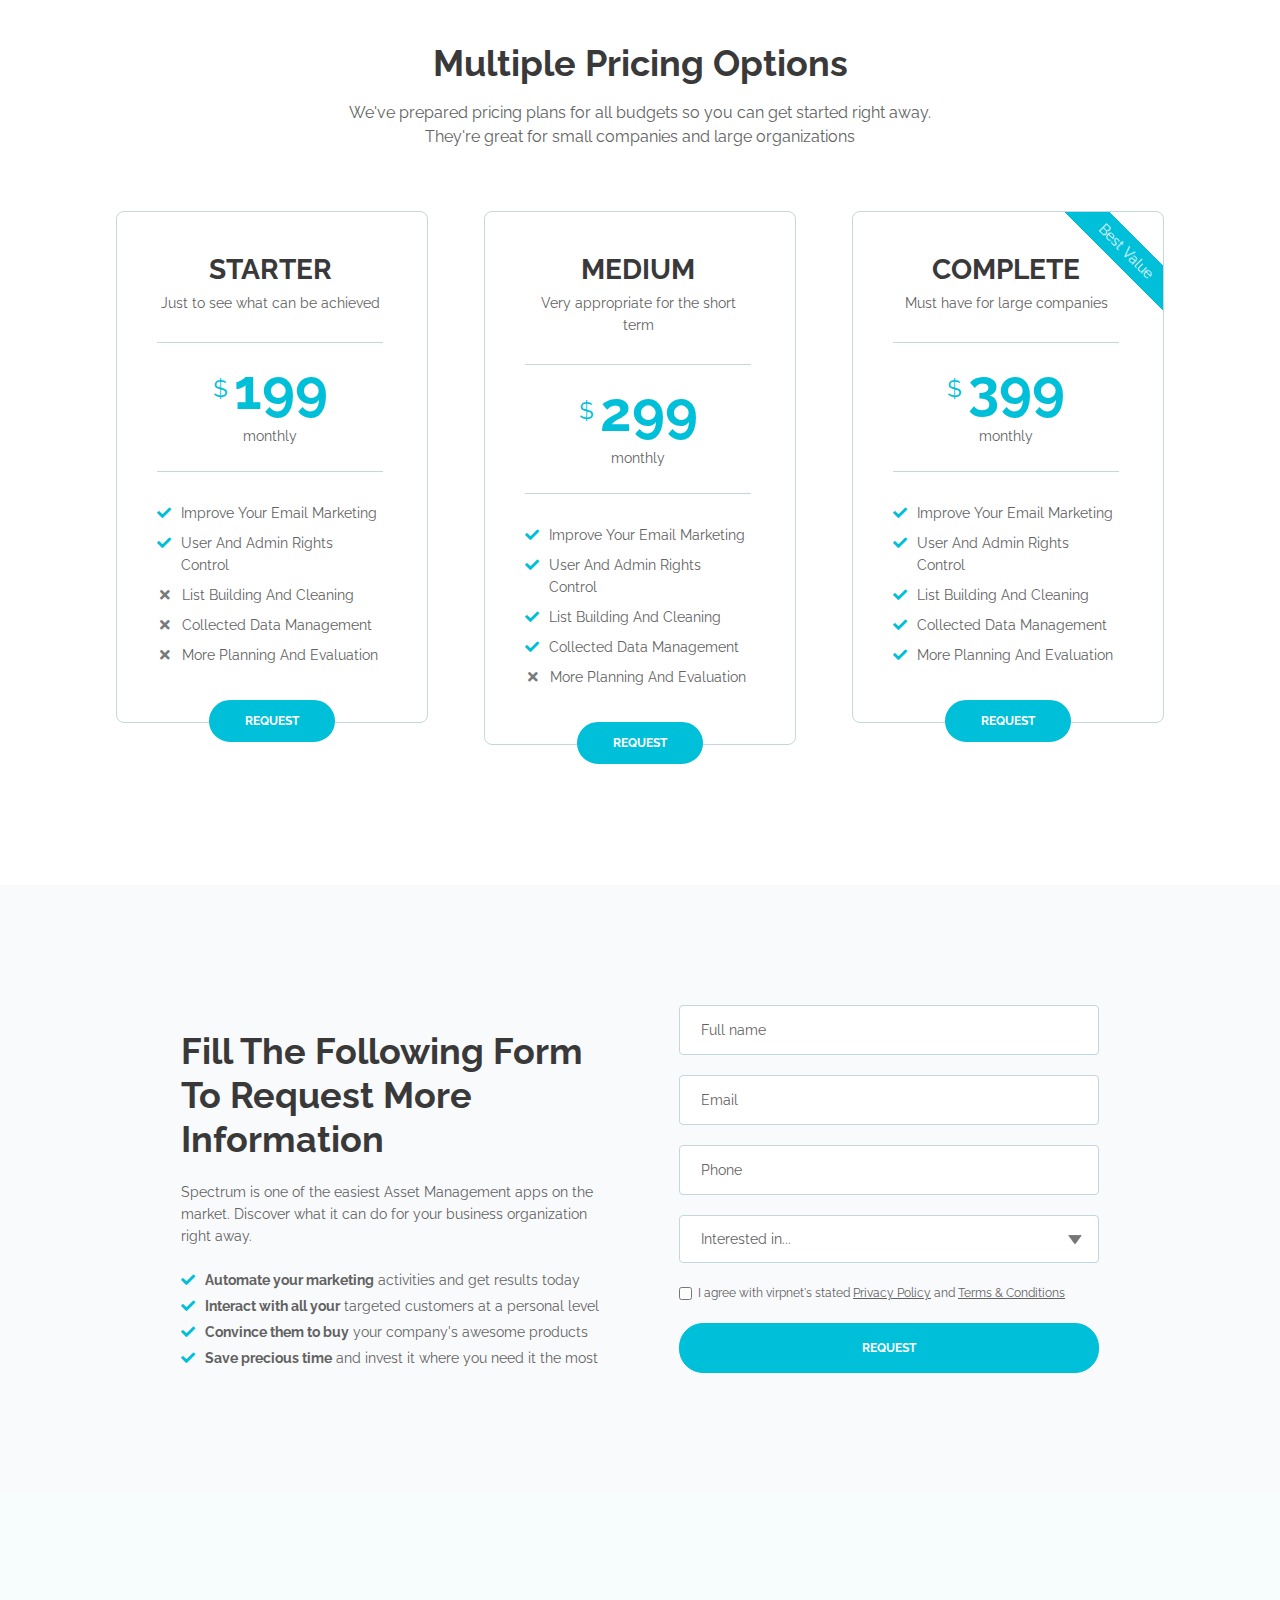
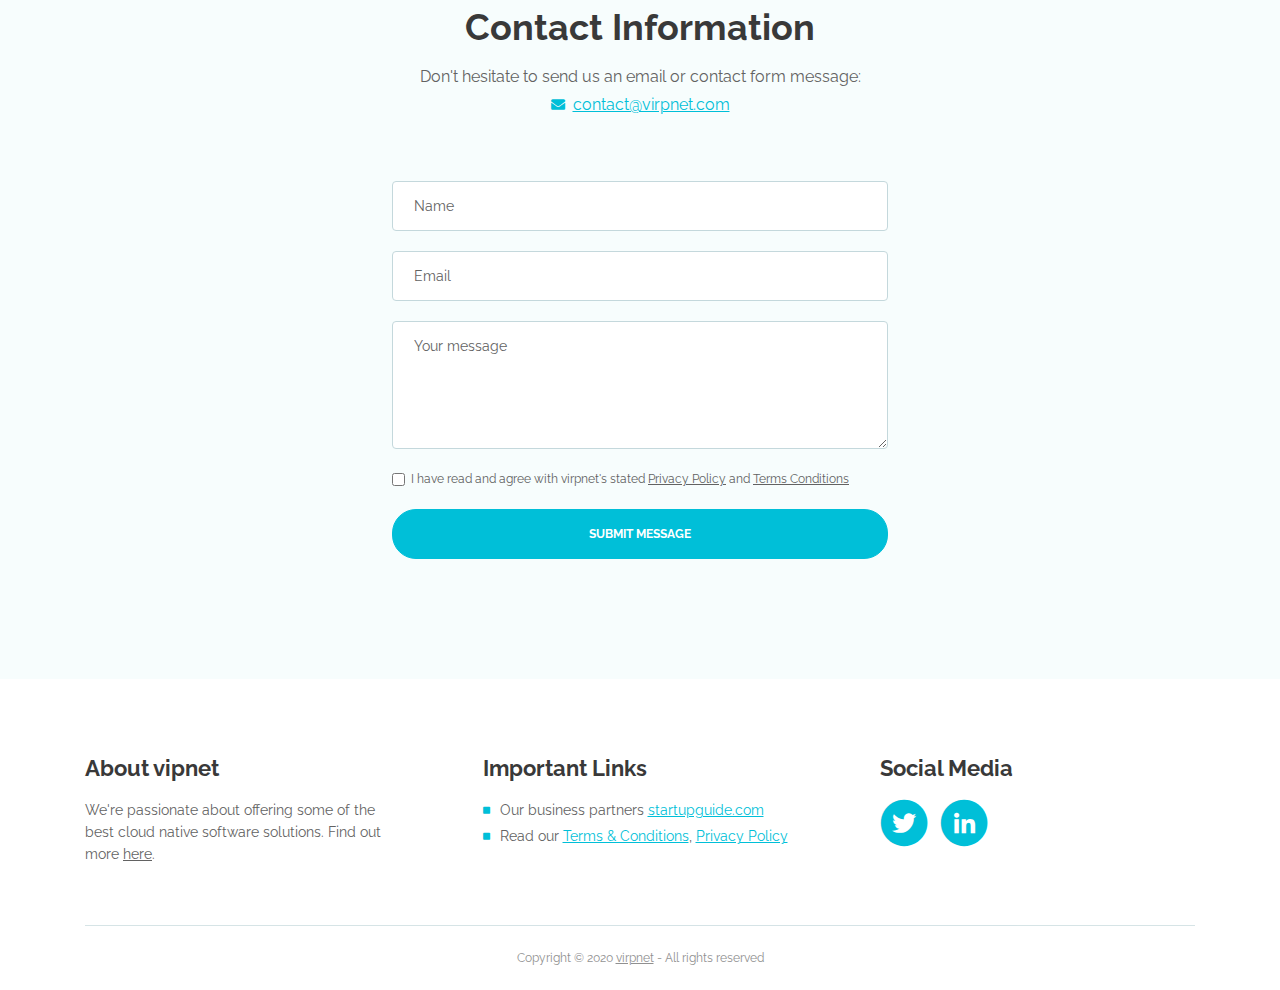
==== commit 94d5d68a: "Update index.html" ====
--- a/index.html
+++ b/index.html
@@ -960,5 +960,22 @@
     <!-- <script src="js/validator.min.js"></script> -->
      <!-- Validator.js - Bootstrap plugin that validates forms -->
     <script src="js/scripts.js"></script> <!-- Custom scripts -->
+   
+   <script type="text/javascript">
+        (function(w,d){
+          w.HelpCrunch=function(){w.HelpCrunch.q.push(arguments)};w.HelpCrunch.q=[];
+          function r(){var s=document.createElement('script');s.async=1;s.type='text/javascript';s.src='https://widget.helpcrunch.com/';(d.body||d.head).appendChild(s);}
+          if(w.attachEvent){w.attachEvent('onload',r)}else{w.addEventListener('load',r,false)}
+        })(window, document)
+        </script>
+        
+        <script type="text/javascript">
+          HelpCrunch('init', 'virpnet', {
+            applicationId: 1,
+            applicationSecret: 'F0WKiP4c/cy1gfsrObuzTh9hx0uoiPnGEhCJflWcr0ipfJG3mHn9dzFtUJ1AuDWO400v1qEgSnFnOQq1INdIYQ=='
+          });
+        
+          HelpCrunch('showChatWidget');
+        </script>
 </body>
 </html>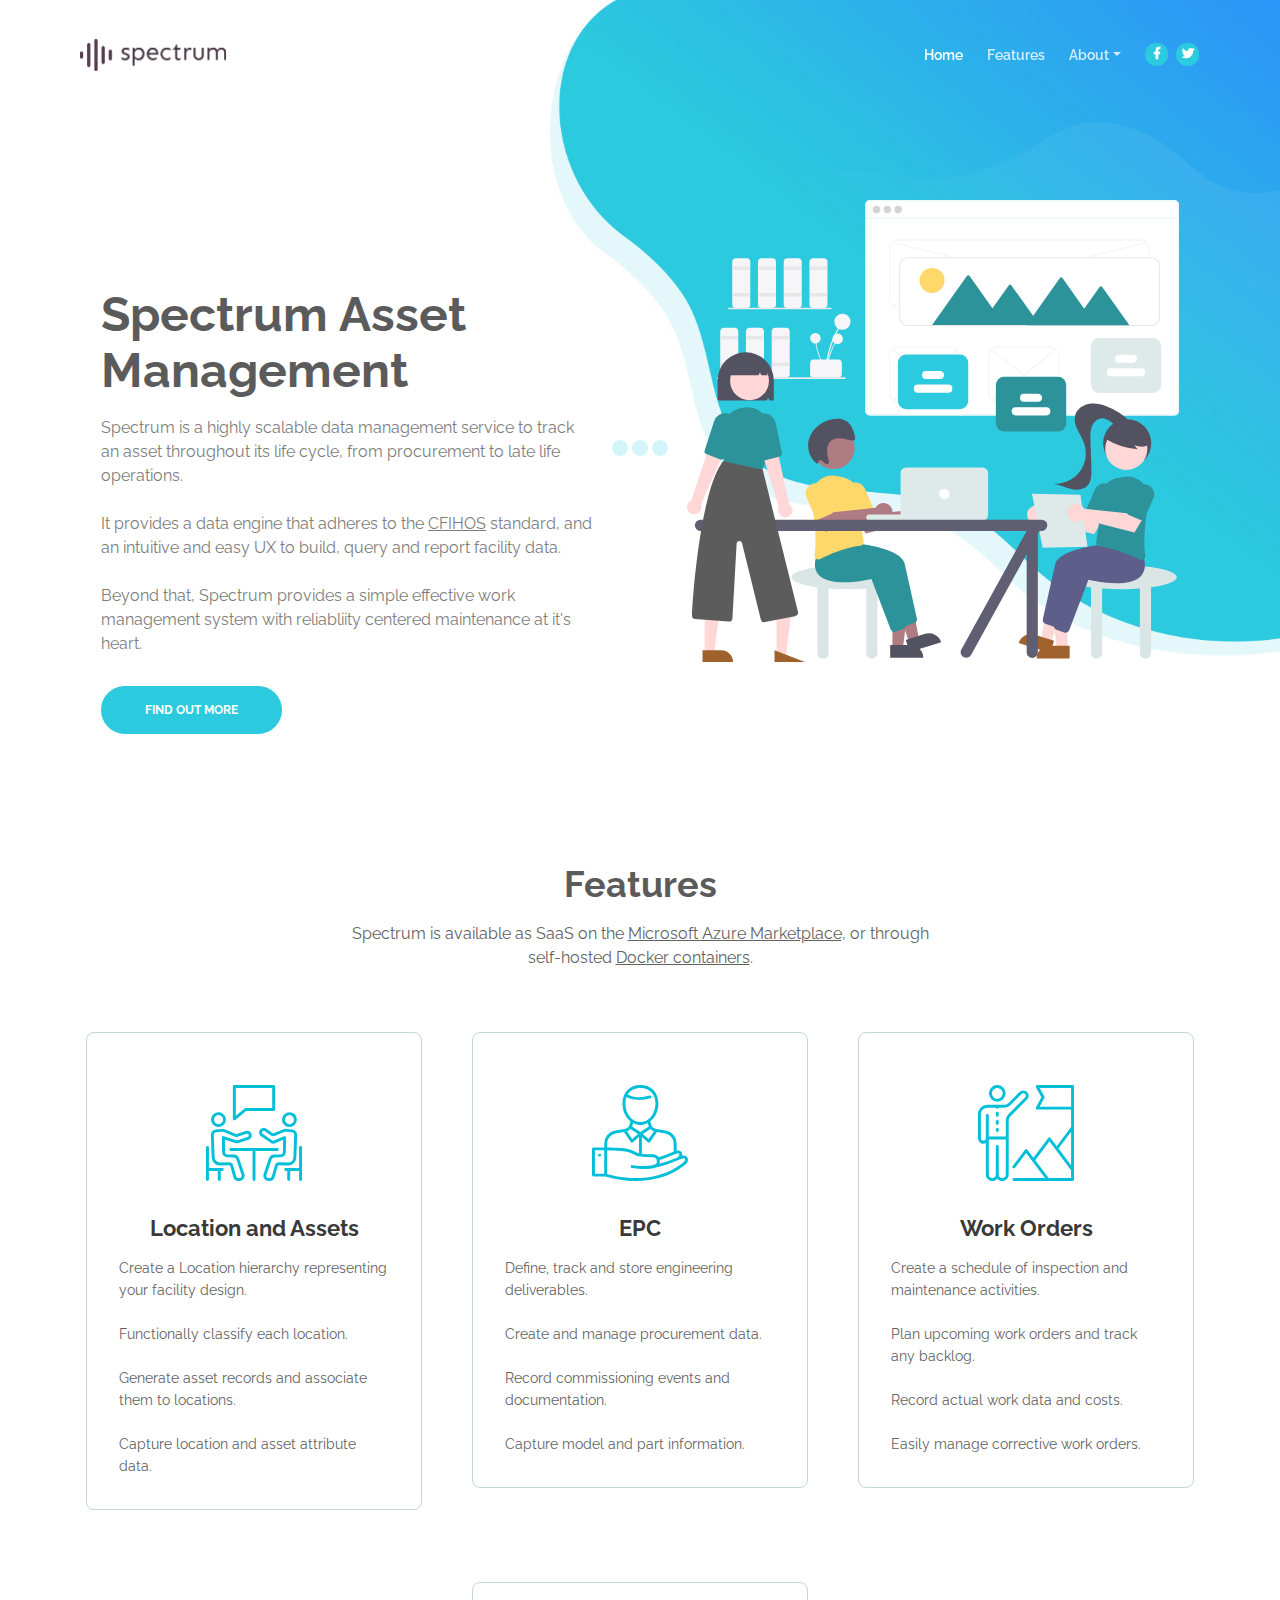
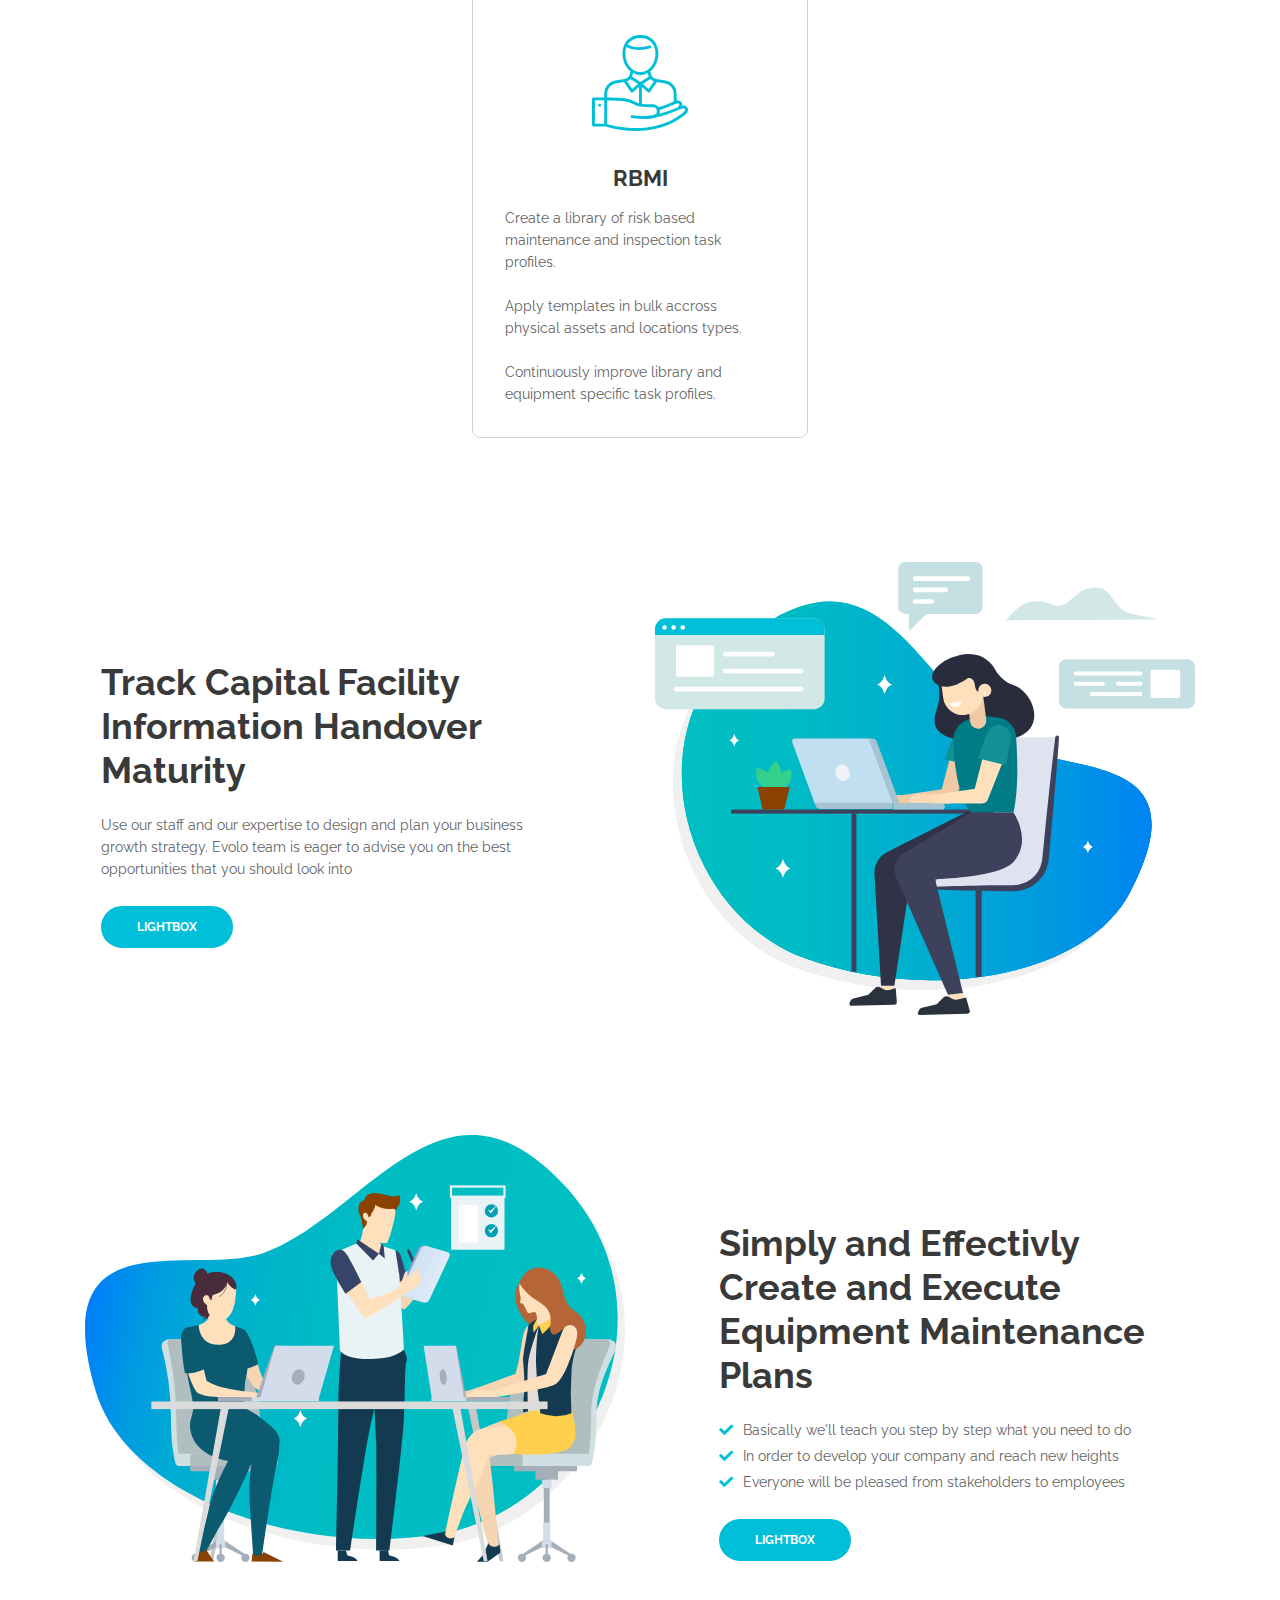
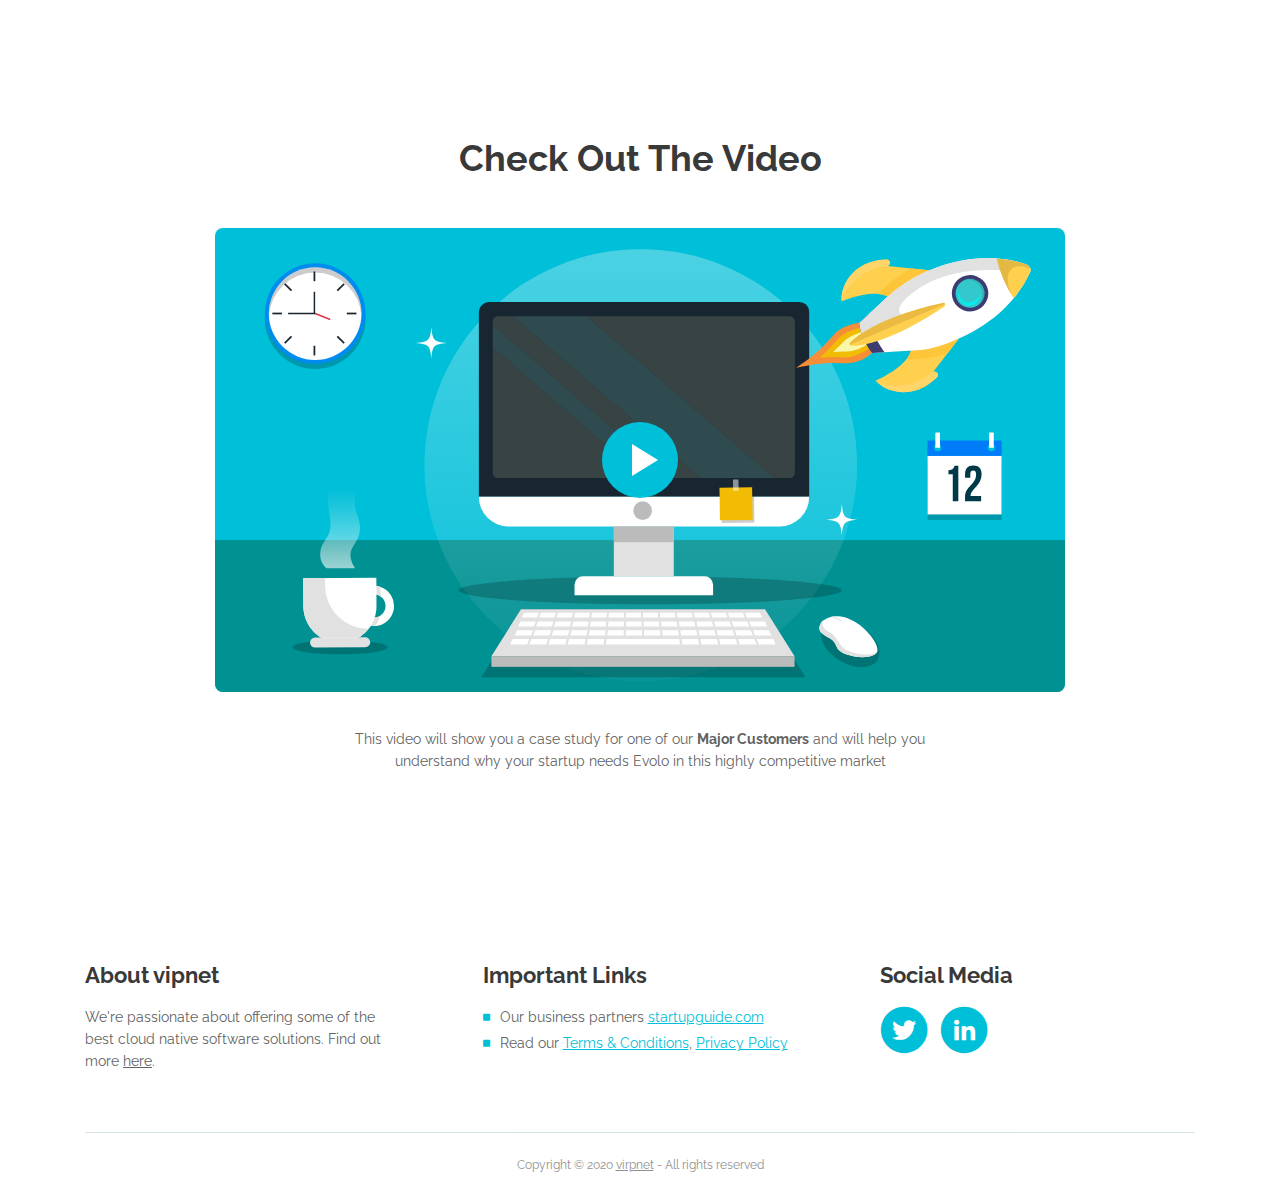
==== commit 12aecd7c: "Website update." ====
--- a/index.html
+++ b/index.html
@@ -67,13 +67,12 @@
                 <li class="nav-item">
                     <a class="nav-link page-scroll" href="#features">Features</a>
                 </li>
-                <li class="nav-item">
+                <li class="nav-item" style="display: none;">
                     <a class="nav-link page-scroll" href="#pricing">Pricing</a>
                 </li>
-                <li class="nav-item">
+                <li class="nav-item" style="display: none;">
                     <a class="nav-link page-scroll" href="#request">Request</a>
                 </li>
-
                 <!-- Dropdown Menu -->          
                 <li class="nav-item dropdown">
                     <a class="nav-link dropdown-toggle page-scroll" href="#about" id="navbarDropdown" role="button" aria-haspopup="true" aria-expanded="false">About</a>
@@ -85,7 +84,7 @@
                 </li>
                 <!-- end of dropdown menu -->
 
-                <li class="nav-item">
+                <li class="nav-item" style="display: none;">
                     <a class="nav-link page-scroll" href="#contact">Contact</a>
                 </li>
             </ul>
@@ -116,7 +115,10 @@
                     <div class="col-lg-6">
                         <div class="text-container">
                             <h1><span class="black">Spectrum</span> Asset Management</h1>
-                            <p class="p-large">Spectrum is used to record and track an asset throughout its life cycle, from procurement to disposal. It provides an organization with the capability to manage critical information and activities around its assets and their business production function. It's master data adheres to the <a href="https://cfihos.virpnet.com">CFIHOS</a> standard.</p>
+                            <p class="p-large">Spectrum is a highly scalable data management service to track an asset throughout its life cycle, from procurement to late life operations.
+                                <br/> <br/>It provides a data engine that adheres to the <a href="https://cfihos.virpnet.com">CFIHOS</a> standard, and an intuitive and easy UX to build, query and report facility data.
+                                <br/><br/>Beyond that, Spectrum provides a simple effective work management system with reliabliity centered maintenance at it's heart. 
+                            </p>
                             <a class="btn-solid-lg page-scroll" href="#features">FIND OUT MORE</a>
                         </div> <!-- end of text-container -->
                     </div> <!-- end of col -->
@@ -201,8 +203,28 @@
                     <div class="card">
                         <img class="card-image" src="images/services-icon-1.svg" alt="alternative">
                         <div class="card-body">
-                            <h4 class="card-title">Location Hierarchy and Assets</h4>
-                            <p>Spectrum allows you to create a full Location hierarchy representing your facility layout and design. Each location can be classified with a functional class (what function needs to be performed by the asset(s) within that location) and a criticality ranking (how critical that equipment is to the safety, compliance and production of your facility process).</p>
+                            <h4 class="card-title">Location and Assets</h4>
+                            <p class="card-text">
+                                Create a Location hierarchy representing your facility design.
+                                <br/><br/>Functionally classify each location.
+                                <br/><br/>Generate asset records and associate them to locations.
+                                <br/><br/>Capture location and asset attribute data.
+                            </p>
+                        </div>
+                    </div>
+                    <!-- end of card -->
+
+                    <!-- Card -->
+                    <div class="card">
+                        <img class="card-image" src="images/services-icon-3.svg" alt="alternative">
+                        <div class="card-body">
+                            <h4 class="card-title">EPC</h4>
+                            <p class="card-text">
+                                Define, track and store engineering deliverables.
+                                <br/><br/>Create and manage procurement data.
+                                <br/><br/>Record commissioning events and documentation.
+                                <br/><br/>Capture model and part information.
+                            </p>
                         </div>
                     </div>
                     <!-- end of card -->
@@ -211,8 +233,13 @@
                     <div class="card">
                         <img class="card-image" src="images/services-icon-2.svg" alt="alternative">
                         <div class="card-body">
-                            <h4 class="card-title">Work Order Management</h4>
-                            <p>Against each physical asset you can create a schedule of inspection and maintenance activities. Spectrum will trigger work requests to complete those activities as and when they are due and give you visibility in to any backlog.</p>
+                            <h4 class="card-title">Work Orders</h4>
+                            <p class="card-text">
+                                Create a schedule of inspection and maintenance activities.
+                                <br/><br/>Plan upcoming work orders and track any backlog.
+                                <br/><br/>Record actual work data and costs.
+                                <br/><br/>Easily manage corrective work orders.
+                            </p>
                         </div>
                     </div>
                     <!-- end of card -->
@@ -221,21 +248,17 @@
                     <div class="card">
                         <img class="card-image" src="images/services-icon-3.svg" alt="alternative">
                         <div class="card-body">
-                            <h4 class="card-title">Risk Based Maintenance and Inspection Planning</h4>
-                            <p>You can also create risk based inspection and maintenance activity profiles, that allow you to template common activities applied across different equipment of different relative importance. These templates can be applied in bulk across the physical assets and locations. When you decide to update any of the templates, you can easily see where they have been applied across your physical assets and locations and quickly update their routines to comply with the updates.</p>
+                            <h4 class="card-title">RBMI</h4>
+                            <p class="card-text">
+                                Create a library of risk based maintenance and inspection task profiles.
+                                <br/><br/>Apply templates in bulk accross physical assets and locations types.
+                                <br/><br/>Continuously improve library and equipment specific task profiles.
+                            </p>
                         </div>
                     </div>
                     <!-- end of card -->
 
-                     <!-- Card -->
-                     <div class="card">
-                        <img class="card-image" src="images/services-icon-1.svg" alt="alternative">
-                        <div class="card-body">
-                            <h4 class="card-title">Parts Management</h4>
-                            <p>When you need replacement parts, Spectrum allows you to record asset model and serial number information. You can also track a master suppliers list and generate purchase order requests.</p>
-                        </div>
-                    </div>
-                    <!-- end of card -->
+                     
                     
                 </div> <!-- end of col -->
             </div> <!-- end of row -->
@@ -250,7 +273,7 @@
             <div class="row">
                 <div class="col-lg-6">
                     <div class="text-container">
-                        <h2>Design And Plan Your Business Growth Steps</h2>
+                        <h2>Track Capital Facility Information Handover Maturity</h2>
                         <p>Use our staff and our expertise to design and plan your business growth strategy. Evolo team is eager to advise you on the best opportunities that you should look into</p>
                         <a class="btn-solid-reg popup-with-move-anim" href="#details-lightbox-1">LIGHTBOX</a>
                     </div> <!-- end of text-container -->
@@ -277,7 +300,7 @@
                 </div> <!-- end of col -->
                 <div class="col-lg-6">
                     <div class="text-container">
-                        <h2>Search For Optimization Wherever Is Possible</h2>
+                        <h2>Simply and Effectivly Create and Execute Equipment Maintenance Plans</h2>
                         <ul class="list-unstyled li-space-lg">
                             <li class="media">
                                 <i class="fas fa-check"></i>
@@ -302,7 +325,7 @@
 
     <!-- Details Lightboxes -->
     <!-- Details Lightbox 1 -->
-	<div id="details-lightbox-1" class="lightbox-basic zoom-anim-dialog mfp-hide">
+	<div id="details-lightbox-1" class="lightbox-basic zoom-anim-dialog mfp-hide" >
         <div class="container">
             <div class="row">
                 <button title="Close (Esc)" type="button" class="mfp-close x-button">×</button>
@@ -390,7 +413,7 @@
 
 
     <!-- Pricing -->
-    <div id="pricing" class="cards-2">
+    <div id="pricing" class="cards-2" style="display: none;">
         <div class="container">
             <div class="row">
                 <div class="col-lg-12">
@@ -517,7 +540,7 @@
 
 
     <!-- Request -->
-    <div id="request" class="form-1">
+    <div id="request" class="form-1" style="display: none;">
         <div class="container">
             <div class="row">
                 <div class="col-lg-6">
@@ -595,7 +618,7 @@
 
 
     <!-- Video -->
-    <div class="basic-3" style="display: none;">
+    <div class="basic-3">
         <div class="container">
             <div class="row">
                 <div class="col-lg-12">
@@ -813,7 +836,7 @@
 
 
     <!-- Contact -->
-    <div id="contact" class="form-2">
+    <div id="contact" class="form-2" style="display: none;">
         <div class="container">
             <div class="row">
                 <div class="col-lg-12">
--- a/css/styles.css
+++ b/css/styles.css
@@ -744,6 +744,10 @@
 	padding: 0;
 }
 
+.cards-1 .card-text {
+	padding: 0;
+	text-align: left;
+}
 
 /*************************/
 /*     07. Details 1     */
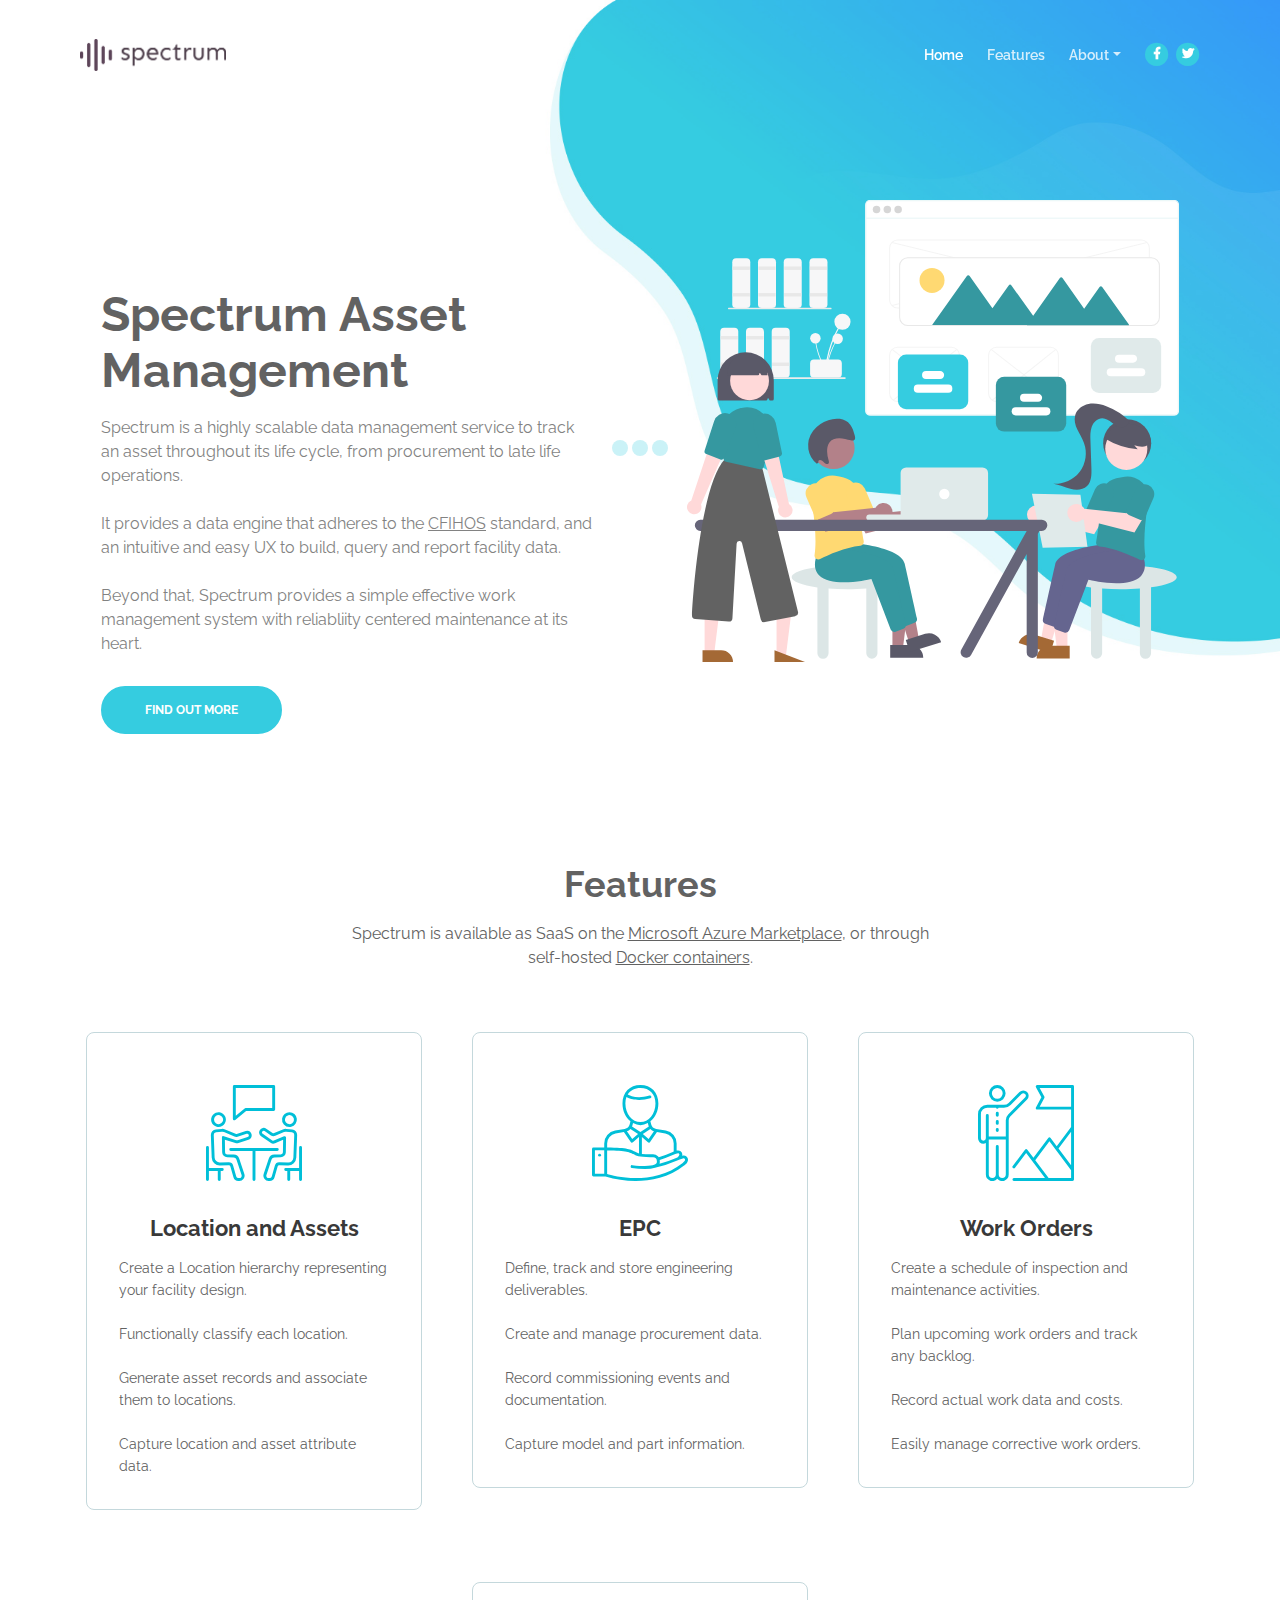
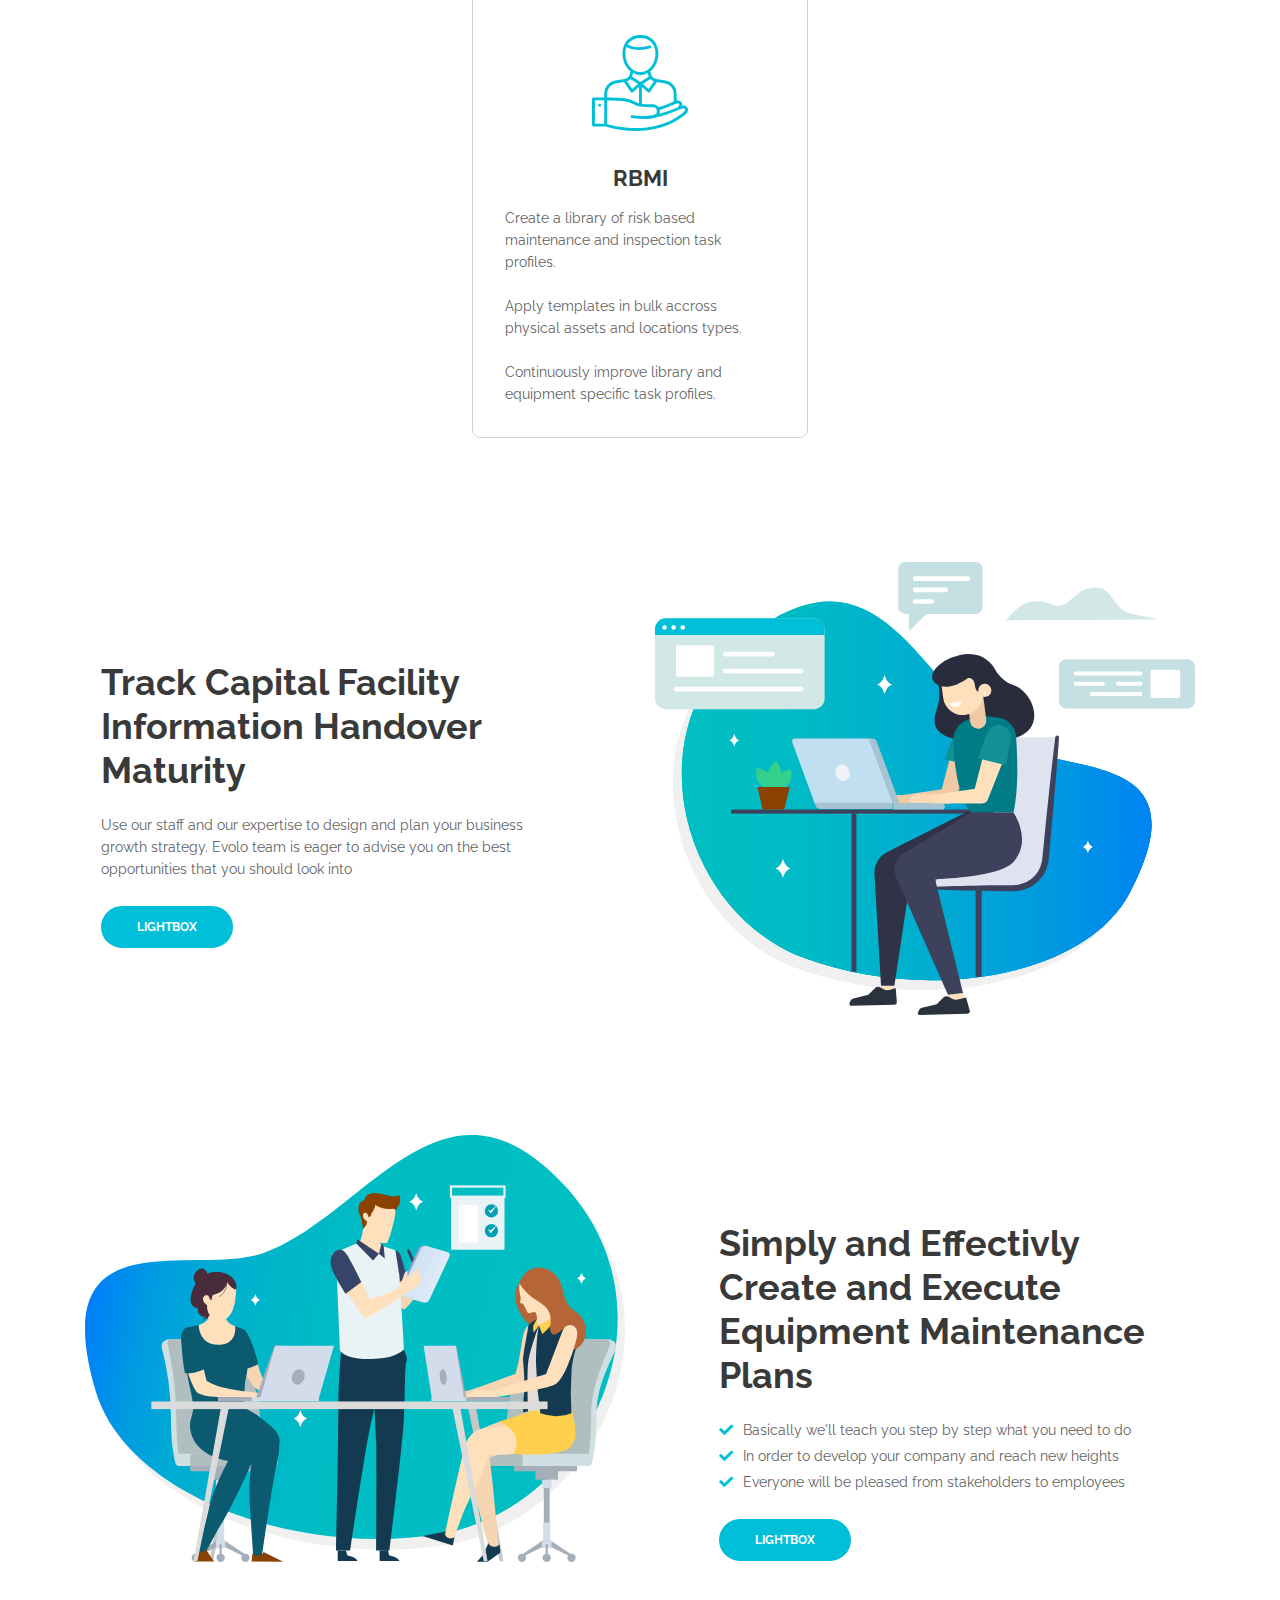
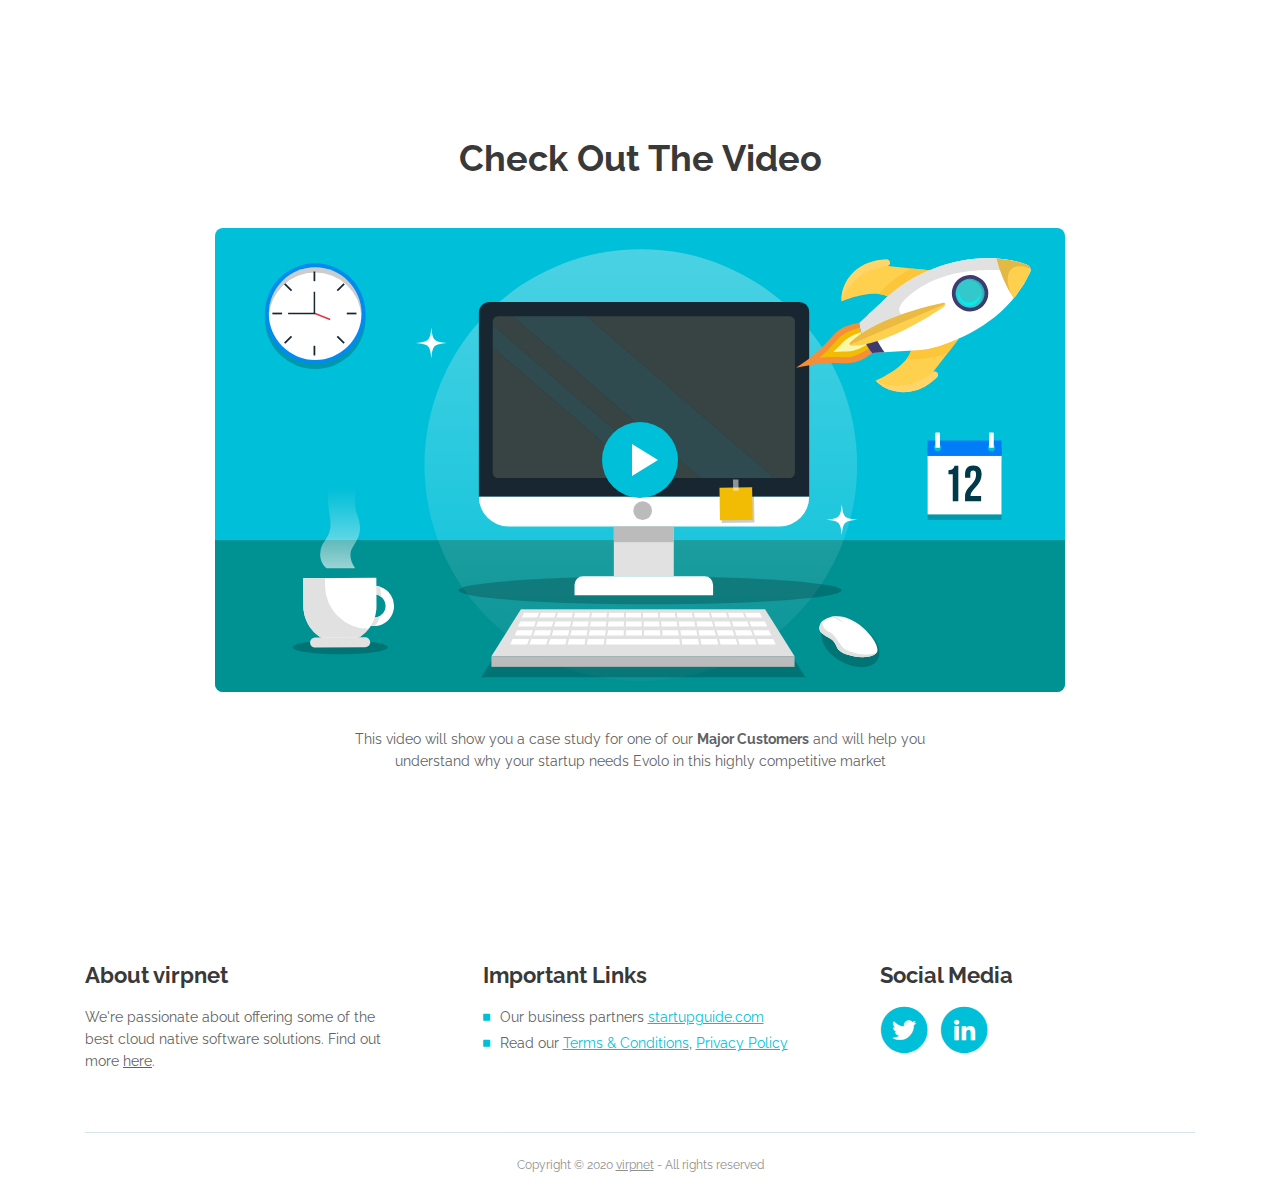
==== commit d912d81b: "Update index.html" ====
--- a/index.html
+++ b/index.html
@@ -117,7 +117,7 @@
                             <h1><span class="black">Spectrum</span> Asset Management</h1>
                             <p class="p-large">Spectrum is a highly scalable data management service to track an asset throughout its life cycle, from procurement to late life operations.
                                 <br/> <br/>It provides a data engine that adheres to the <a href="https://cfihos.virpnet.com">CFIHOS</a> standard, and an intuitive and easy UX to build, query and report facility data.
-                                <br/><br/>Beyond that, Spectrum provides a simple effective work management system with reliabliity centered maintenance at it's heart. 
+                                <br/><br/>Beyond that, Spectrum provides a simple effective work management system with reliabliity centered maintenance at its heart. 
                             </p>
                             <a class="btn-solid-lg page-scroll" href="#features">FIND OUT MORE</a>
                         </div> <!-- end of text-container -->
@@ -900,7 +900,7 @@
             <div class="row">
                 <div class="col-md-4">
                     <div class="footer-col">
-                        <h4>About vipnet</h4>
+                        <h4>About virpnet</h4>
                         <p>We're passionate about offering some of the best cloud native software solutions. Find out more <a href="https://www.virpnet.com">here</a>.</p>
                     </div>
                 </div> <!-- end of col -->
